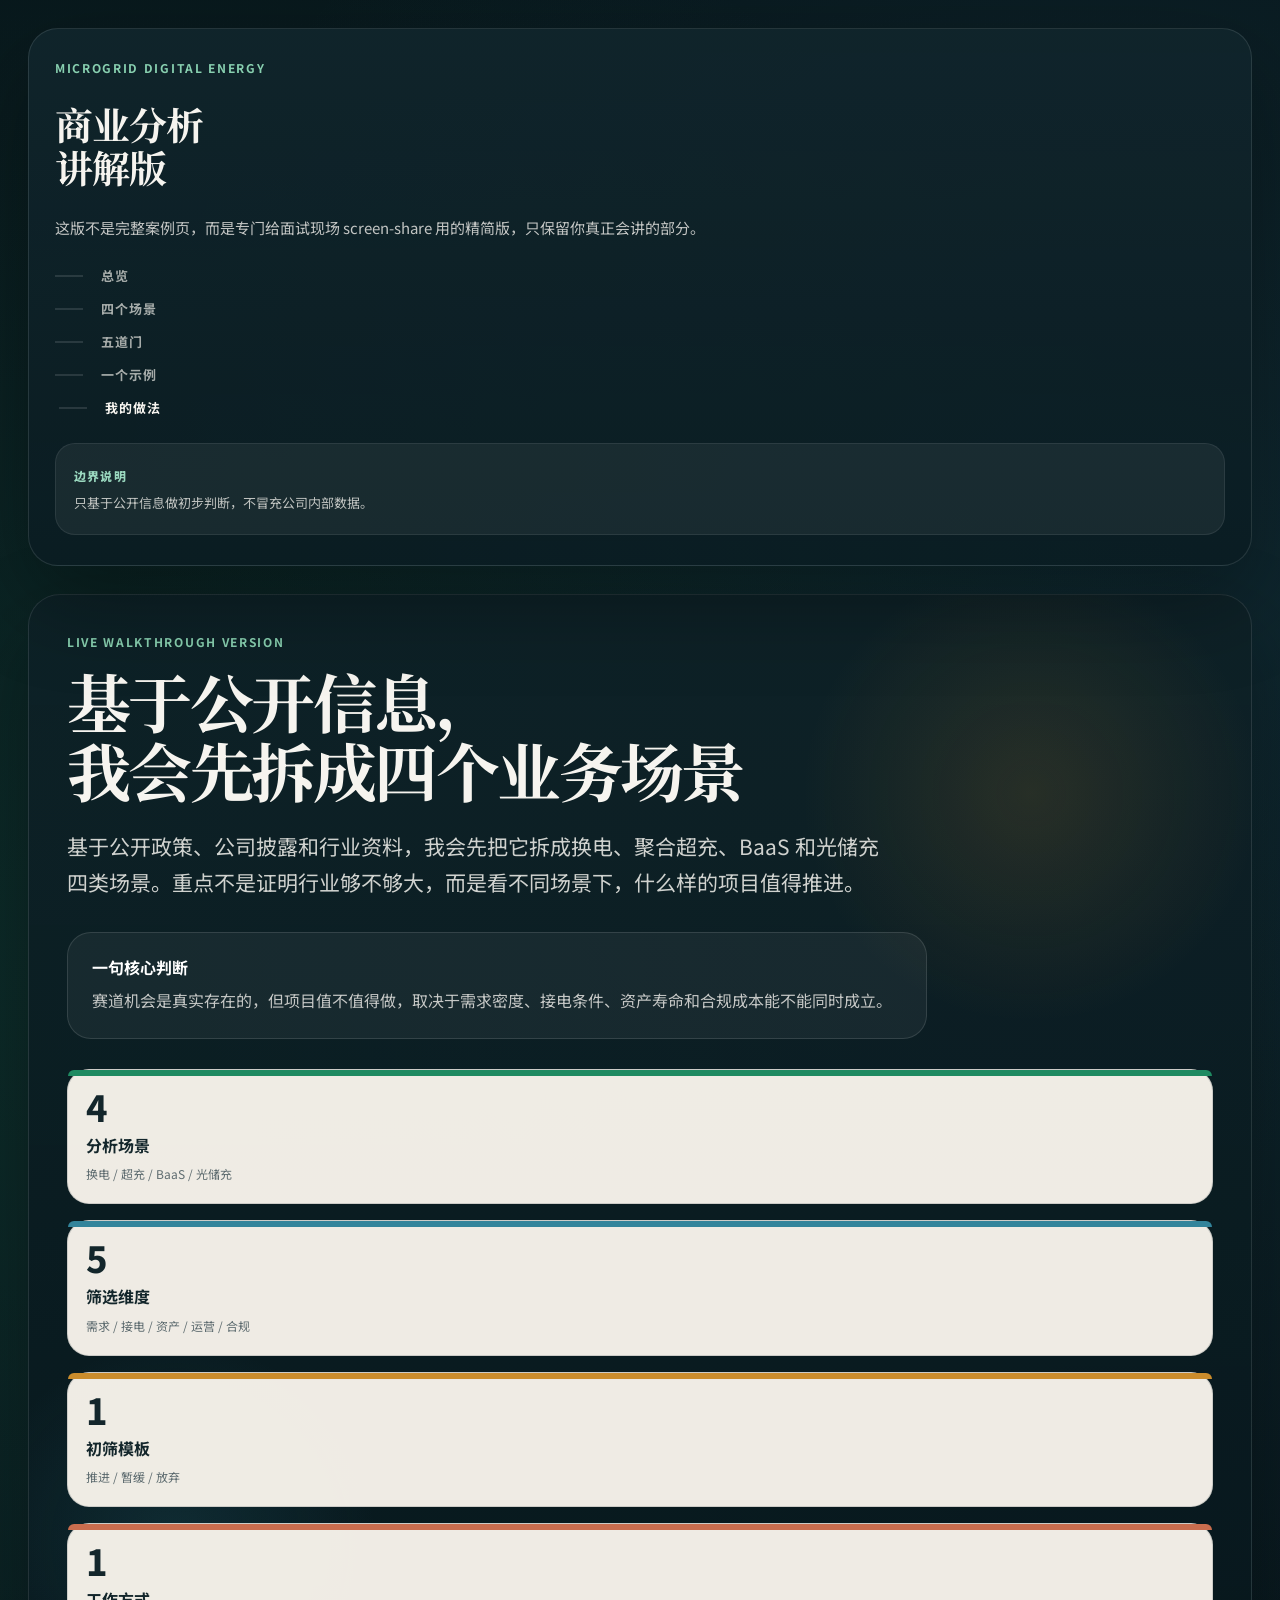
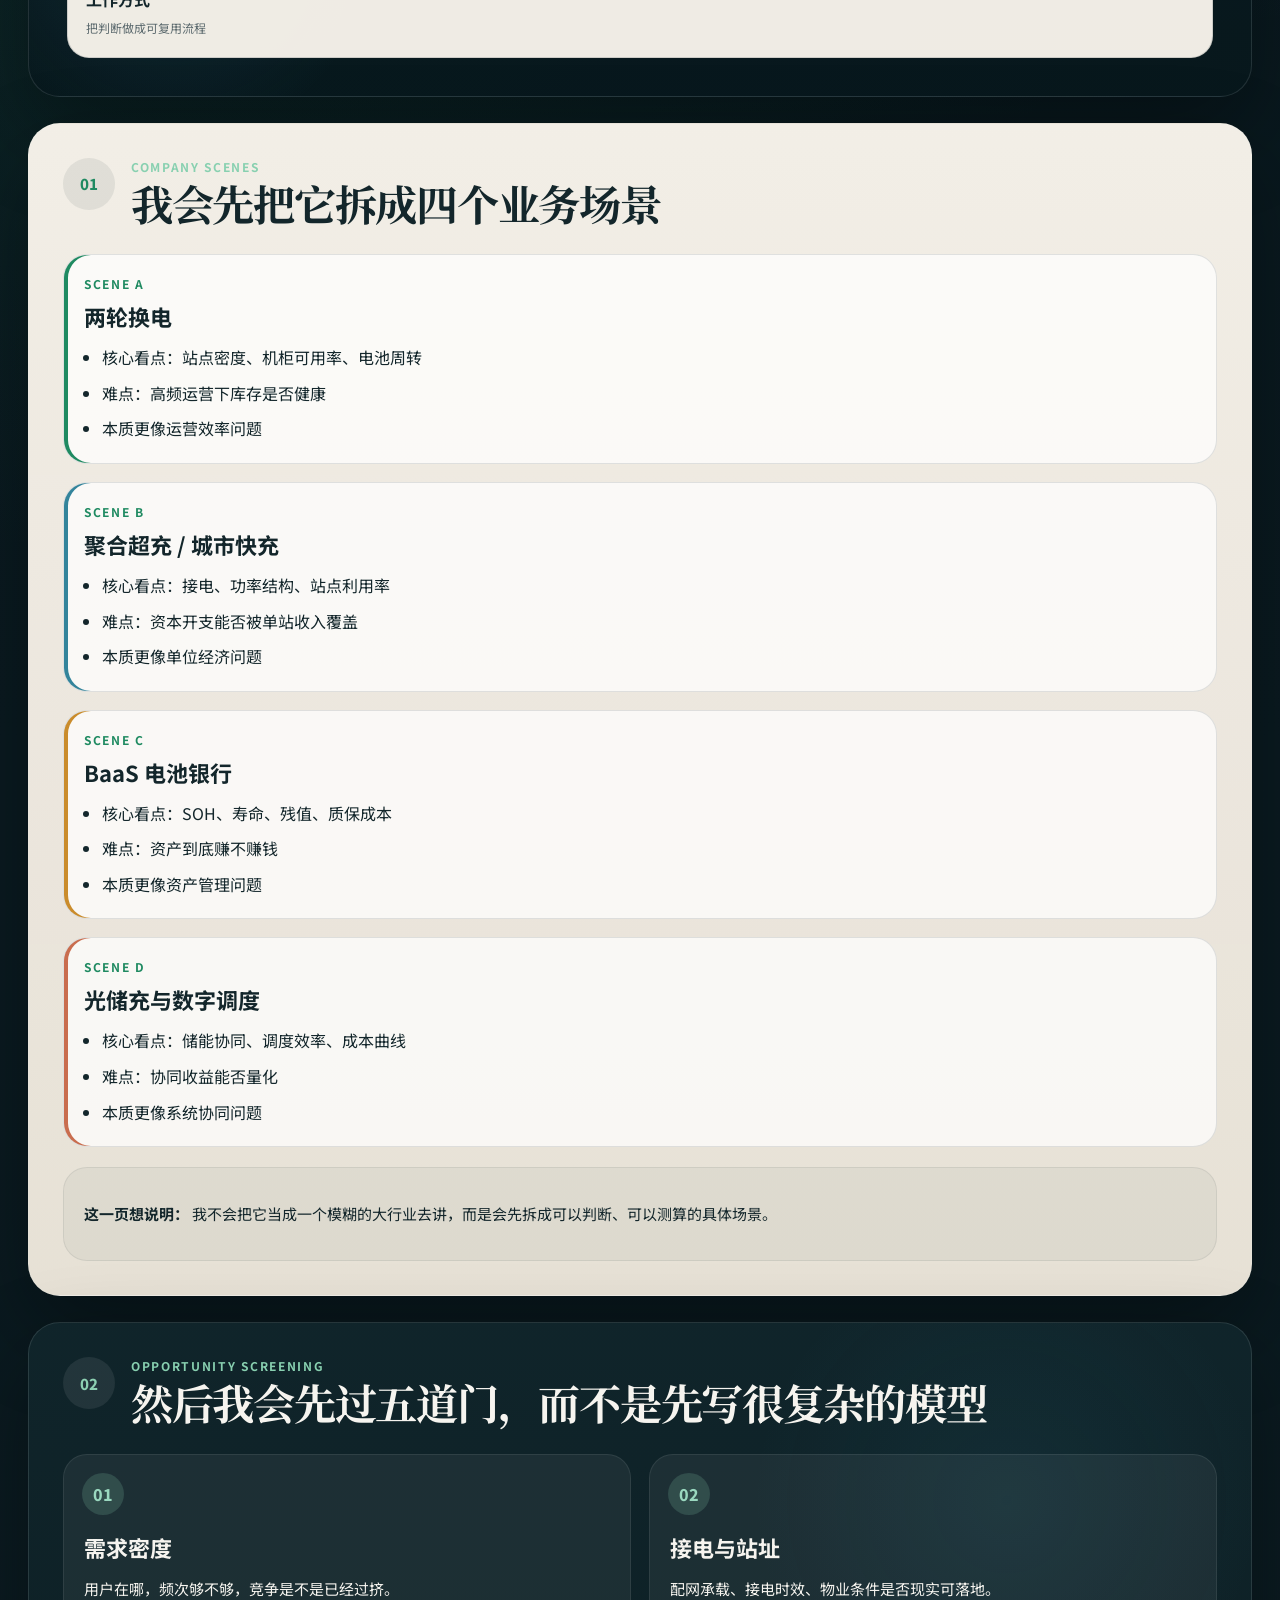
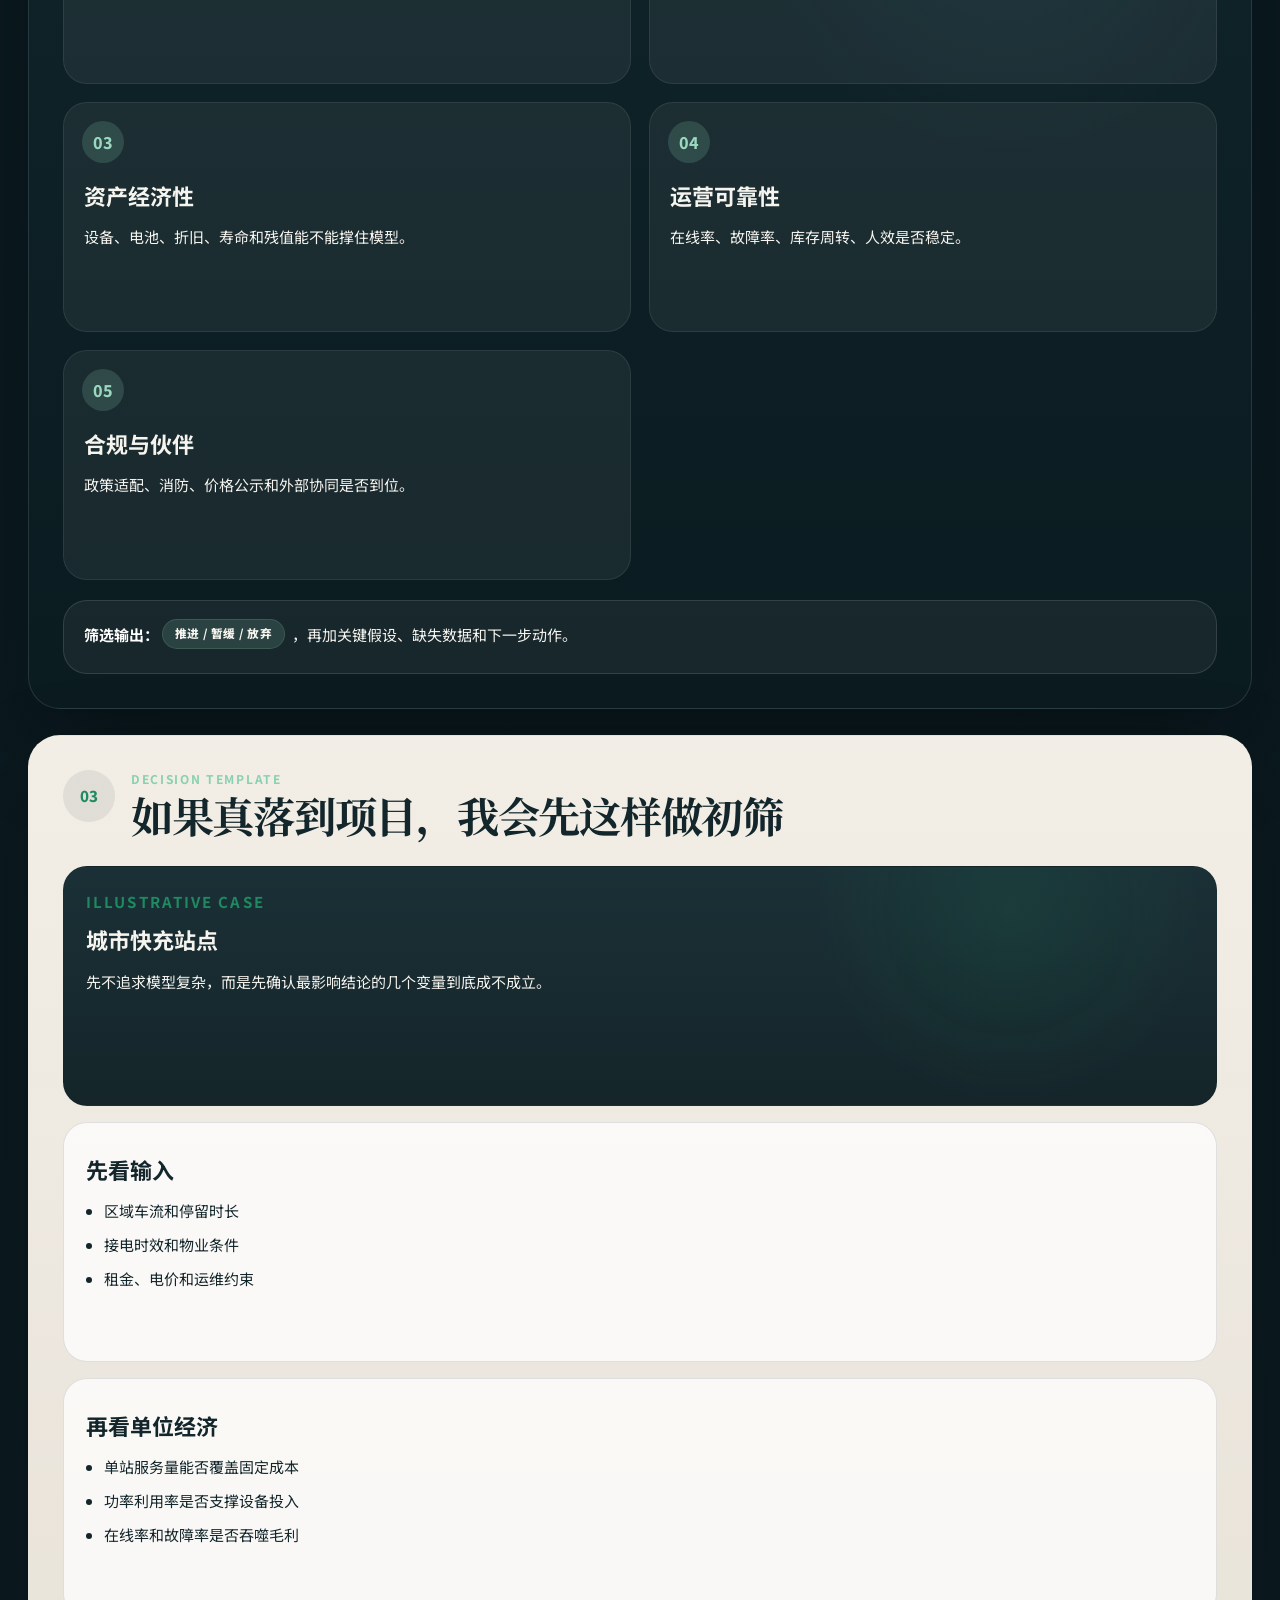
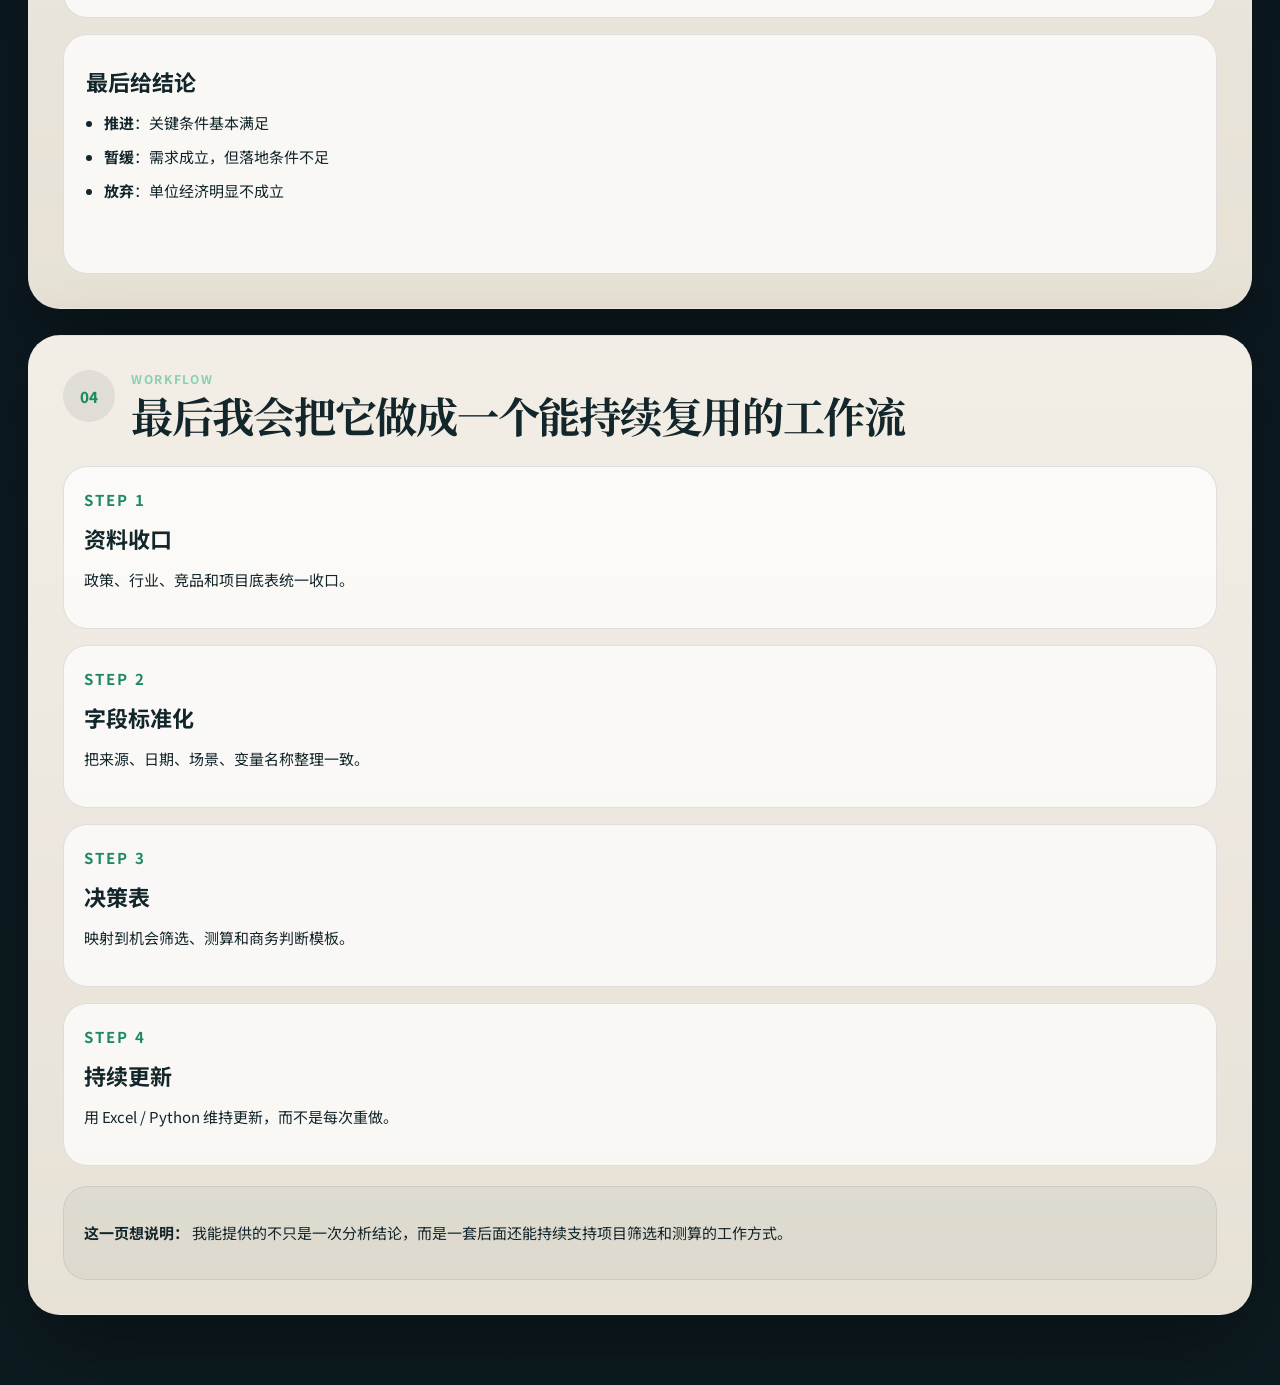
==== live-walkthrough.html @ a304da10 "Tone down HTML wording" ====
<!doctype html>
<html lang="zh-CN">
  <head>
    <meta charset="UTF-8" />
    <meta name="viewport" content="width=device-width, initial-scale=1.0" />
    <title>微网数电｜Live Walkthrough</title>
    <meta
      name="description"
      content="用于面试 screen-share 的微网数电商业分析精简讲解版。"
    />
    <link rel="preconnect" href="https://fonts.googleapis.com" />
    <link rel="preconnect" href="https://fonts.gstatic.com" crossorigin />
    <link
      href="https://fonts.googleapis.com/css2?family=Noto+Sans+SC:wght@400;500;700;800&family=Noto+Serif+SC:wght@600;700&display=swap"
      rel="stylesheet"
    />
    <link rel="stylesheet" href="./styles.css" />
  </head>
  <body>
    <div class="page-shell">
      <aside class="side-rail">
        <div class="rail-inner">
          <p class="rail-kicker">Microgrid Digital Energy</p>
          <h1>商业分析<br />讲解版</h1>
          <p class="rail-summary">
            这版不是完整案例页，而是专门给面试现场 screen-share 用的精简版，只保留你真正会讲的部分。
          </p>

          <nav class="rail-nav" aria-label="页面目录">
            <a href="#hero">总览</a>
            <a href="#company">四个场景</a>
            <a href="#screening">五道门</a>
            <a href="#decision-case">一个示例</a>
            <a href="#workflow">我的做法</a>
          </nav>

          <div class="rail-badge">
            <span>边界说明</span>
            <p>只基于公开信息做初步判断，不冒充公司内部数据。</p>
          </div>
        </div>
      </aside>

      <main class="main-stage">
        <section id="hero" class="hero-panel">
          <div class="hero-copy">
            <p class="eyebrow">Live Walkthrough Version</p>
            <h2>基于公开信息，<br />我会先拆成四个业务场景</h2>
            <p class="lead">
              基于公开政策、公司披露和行业资料，我会先把它拆成换电、聚合超充、BaaS 和光储充四类场景。重点不是证明行业够不够大，而是看不同场景下，什么样的项目值得推进。
            </p>

            <div class="hero-callout">
              <strong>一句核心判断</strong>
              <p>
                赛道机会是真实存在的，但项目值不值得做，取决于需求密度、接电条件、资产寿命和合规成本能不能同时成立。
              </p>
            </div>
          </div>

          <div class="hero-metrics">
            <article class="metric-card metric-green">
              <span class="metric-value">4</span>
              <span class="metric-label">分析场景</span>
              <span class="metric-note">换电 / 超充 / BaaS / 光储充</span>
            </article>
            <article class="metric-card metric-blue">
              <span class="metric-value">5</span>
              <span class="metric-label">筛选维度</span>
              <span class="metric-note">需求 / 接电 / 资产 / 运营 / 合规</span>
            </article>
            <article class="metric-card metric-amber">
              <span class="metric-value">1</span>
              <span class="metric-label">初筛模板</span>
              <span class="metric-note">推进 / 暂缓 / 放弃</span>
            </article>
            <article class="metric-card metric-coral">
              <span class="metric-value">1</span>
              <span class="metric-label">工作方式</span>
              <span class="metric-note">把判断做成可复用流程</span>
            </article>
          </div>
        </section>

        <section id="company" class="section-panel">
          <div class="section-heading">
            <p class="section-index">01</p>
            <div>
              <p class="section-kicker">Company Scenes</p>
              <h3>我会先把它拆成四个业务场景</h3>
            </div>
          </div>

          <div class="scene-grid">
            <article class="scene-card scene-green">
              <p class="card-tag">Scene A</p>
              <h4>两轮换电</h4>
              <ul>
                <li>核心看点：站点密度、机柜可用率、电池周转</li>
                <li>难点：高频运营下库存是否健康</li>
                <li>本质更像运营效率问题</li>
              </ul>
            </article>

            <article class="scene-card scene-blue">
              <p class="card-tag">Scene B</p>
              <h4>聚合超充 / 城市快充</h4>
              <ul>
                <li>核心看点：接电、功率结构、站点利用率</li>
                <li>难点：资本开支能否被单站收入覆盖</li>
                <li>本质更像单位经济问题</li>
              </ul>
            </article>

            <article class="scene-card scene-amber">
              <p class="card-tag">Scene C</p>
              <h4>BaaS 电池银行</h4>
              <ul>
                <li>核心看点：SOH、寿命、残值、质保成本</li>
                <li>难点：资产到底赚不赚钱</li>
                <li>本质更像资产管理问题</li>
              </ul>
            </article>

            <article class="scene-card scene-coral">
              <p class="card-tag">Scene D</p>
              <h4>光储充与数字调度</h4>
              <ul>
                <li>核心看点：储能协同、调度效率、成本曲线</li>
                <li>难点：协同收益能否量化</li>
                <li>本质更像系统协同问题</li>
              </ul>
            </article>
          </div>

          <div class="quote-box">
            <p>
              <strong>这一页想说明：</strong>
              我不会把它当成一个模糊的大行业去讲，而是会先拆成可以判断、可以测算的具体场景。
            </p>
          </div>
        </section>

        <section id="screening" class="section-panel dark-panel">
          <div class="section-heading">
            <p class="section-index">02</p>
            <div>
              <p class="section-kicker">Opportunity Screening</p>
              <h3>然后我会先过五道门，而不是先写很复杂的模型</h3>
            </div>
          </div>

          <div class="gate-grid">
            <article class="gate-card">
              <span class="gate-no">01</span>
              <h4>需求密度</h4>
              <p>用户在哪，频次够不够，竞争是不是已经过挤。</p>
            </article>
            <article class="gate-card">
              <span class="gate-no">02</span>
              <h4>接电与站址</h4>
              <p>配网承载、接电时效、物业条件是否现实可落地。</p>
            </article>
            <article class="gate-card">
              <span class="gate-no">03</span>
              <h4>资产经济性</h4>
              <p>设备、电池、折旧、寿命和残值能不能撑住模型。</p>
            </article>
            <article class="gate-card">
              <span class="gate-no">04</span>
              <h4>运营可靠性</h4>
              <p>在线率、故障率、库存周转、人效是否稳定。</p>
            </article>
            <article class="gate-card">
              <span class="gate-no">05</span>
              <h4>合规与伙伴</h4>
              <p>政策适配、消防、价格公示和外部协同是否到位。</p>
            </article>
          </div>

          <div class="screening-footer">
            <strong>筛选输出：</strong>
            <span class="inline-chip inline-chip-dark">推进 / 暂缓 / 放弃</span>
            ，再加关键假设、缺失数据和下一步动作。
          </div>
        </section>

        <section id="decision-case" class="section-panel">
          <div class="section-heading">
            <p class="section-index">03</p>
            <div>
              <p class="section-kicker">Decision Template</p>
              <h3>如果真落到项目，我会先这样做初筛</h3>
            </div>
          </div>

          <div class="decision-grid">
            <article class="decision-card decision-card-primary">
              <p class="card-tag">Illustrative Case</p>
              <h4>城市快充站点</h4>
              <p>
                先不追求模型复杂，而是先确认最影响结论的几个变量到底成不成立。
              </p>
            </article>

            <article class="decision-card">
              <h4>先看输入</h4>
              <ul>
                <li>区域车流和停留时长</li>
                <li>接电时效和物业条件</li>
                <li>租金、电价和运维约束</li>
              </ul>
            </article>

            <article class="decision-card">
              <h4>再看单位经济</h4>
              <ul>
                <li>单站服务量能否覆盖固定成本</li>
                <li>功率利用率是否支撑设备投入</li>
                <li>在线率和故障率是否吞噬毛利</li>
              </ul>
            </article>

            <article class="decision-card">
              <h4>最后给结论</h4>
              <ul>
                <li><strong>推进</strong>：关键条件基本满足</li>
                <li><strong>暂缓</strong>：需求成立，但落地条件不足</li>
                <li><strong>放弃</strong>：单位经济明显不成立</li>
              </ul>
            </article>
          </div>
        </section>

        <section id="workflow" class="section-panel">
          <div class="section-heading">
            <p class="section-index">04</p>
            <div>
              <p class="section-kicker">Workflow</p>
              <h3>最后我会把它做成一个能持续复用的工作流</h3>
            </div>
          </div>

          <div class="workflow-strip">
            <article class="workflow-step">
              <p class="card-tag">Step 1</p>
              <h4>资料收口</h4>
              <p>政策、行业、竞品和项目底表统一收口。</p>
            </article>
            <article class="workflow-step">
              <p class="card-tag">Step 2</p>
              <h4>字段标准化</h4>
              <p>把来源、日期、场景、变量名称整理一致。</p>
            </article>
            <article class="workflow-step">
              <p class="card-tag">Step 3</p>
              <h4>决策表</h4>
              <p>映射到机会筛选、测算和商务判断模板。</p>
            </article>
            <article class="workflow-step">
              <p class="card-tag">Step 4</p>
              <h4>持续更新</h4>
              <p>用 Excel / Python 维持更新，而不是每次重做。</p>
            </article>
          </div>

          <div class="quote-box">
            <p>
              <strong>这一页想说明：</strong>
              我能提供的不只是一次分析结论，而是一套后面还能持续支持项目筛选和测算的工作方式。
            </p>
          </div>
        </section>
      </main>
    </div>

    <script src="./app.js"></script>
  </body>
</html>
---- styles.css ----
:root {
  --bg: #08161b;
  --bg-2: #0d2026;
  --panel: rgba(12, 28, 34, 0.78);
  --panel-2: #10252b;
  --panel-light: #f7f3eb;
  --panel-light-2: #efe7d9;
  --text: #f6f4ef;
  --text-dark: #13262b;
  --muted: #aeb8ba;
  --muted-dark: #5d6b6f;
  --line: rgba(226, 235, 235, 0.12);
  --line-dark: rgba(19, 38, 43, 0.16);
  --green: #1f8a61;
  --green-soft: rgba(31, 138, 97, 0.15);
  --blue: #33849b;
  --blue-soft: rgba(51, 132, 155, 0.14);
  --amber: #ca8c2c;
  --amber-soft: rgba(202, 140, 44, 0.16);
  --coral: #c96d4e;
  --coral-soft: rgba(201, 109, 78, 0.16);
  --shadow: 0 36px 90px rgba(0, 0, 0, 0.32);
  --radius-xl: 28px;
  --radius-lg: 22px;
  --radius-md: 18px;
  --site-width: 1520px;
}

* {
  box-sizing: border-box;
}

html {
  scroll-behavior: smooth;
}

body {
  margin: 0;
  color: var(--text);
  font-family: "Noto Sans SC", sans-serif;
  background:
    radial-gradient(circle at 10% 16%, rgba(31, 138, 97, 0.18), transparent 22%),
    radial-gradient(circle at 88% 10%, rgba(51, 132, 155, 0.16), transparent 18%),
    linear-gradient(180deg, #08161b 0%, #0a1a20 38%, #0d1b20 100%);
}

a {
  color: inherit;
  text-decoration: none;
}

.page-shell {
  width: min(var(--site-width), 100%);
  margin: 0 auto;
  display: grid;
  grid-template-columns: 320px minmax(0, 1fr);
  gap: 28px;
  padding: 28px;
}

.side-rail {
  position: sticky;
  top: 0;
  align-self: start;
  height: 100vh;
  padding-bottom: 24px;
}

.rail-inner {
  height: calc(100vh - 56px);
  border: 1px solid var(--line);
  border-radius: 30px;
  background:
    linear-gradient(180deg, rgba(17, 37, 44, 0.92) 0%, rgba(10, 28, 34, 0.88) 100%);
  box-shadow: var(--shadow);
  padding: 30px 26px;
  display: flex;
  flex-direction: column;
  gap: 26px;
}

.rail-kicker,
.eyebrow,
.section-kicker,
.card-tag {
  margin: 0;
  font-size: 12px;
  font-weight: 700;
  letter-spacing: 0.14em;
  text-transform: uppercase;
}

.rail-kicker,
.section-kicker,
.eyebrow {
  color: #88d0b0;
}

.rail-inner h1 {
  margin: 0;
  font-family: "Noto Serif SC", serif;
  font-size: 38px;
  line-height: 1.14;
  letter-spacing: -0.03em;
}

.rail-summary {
  margin: 0;
  color: rgba(246, 244, 239, 0.78);
  font-size: 15px;
  line-height: 1.72;
}

.rail-nav {
  display: grid;
  gap: 14px;
}

.rail-nav a {
  position: relative;
  padding-left: 46px;
  color: rgba(246, 244, 239, 0.66);
  font-size: 13px;
  font-weight: 700;
  letter-spacing: 0.08em;
  text-transform: uppercase;
  transition: color 180ms ease, transform 180ms ease;
}

.rail-nav a::before {
  content: "";
  position: absolute;
  left: 0;
  top: 50%;
  width: 28px;
  height: 1px;
  background: rgba(255, 255, 255, 0.24);
  transform: translateY(-50%);
}

.rail-nav a:hover,
.rail-nav a.active {
  color: var(--text);
  transform: translateX(4px);
}

.appendix-nav {
  display: grid;
  gap: 10px;
  padding-top: 4px;
  border-top: 1px solid rgba(255, 255, 255, 0.08);
}

.appendix-nav span {
  color: rgba(246, 244, 239, 0.42);
  font-size: 11px;
  font-weight: 700;
  letter-spacing: 0.16em;
  text-transform: uppercase;
}

.appendix-nav a {
  color: rgba(246, 244, 239, 0.5);
  font-size: 12px;
  font-weight: 700;
  letter-spacing: 0.04em;
}

.rail-badge {
  margin-top: auto;
  padding: 18px 18px 20px;
  border-radius: 20px;
  background: rgba(255, 255, 255, 0.06);
  border: 1px solid rgba(255, 255, 255, 0.08);
}

.rail-badge span {
  display: inline-block;
  margin-bottom: 8px;
  color: #9ad8bf;
  font-size: 12px;
  font-weight: 800;
  letter-spacing: 0.1em;
  text-transform: uppercase;
}

.rail-badge p {
  margin: 0;
  color: rgba(246, 244, 239, 0.76);
  font-size: 13px;
  line-height: 1.65;
}

.main-stage {
  display: grid;
  gap: 26px;
  padding-bottom: 42px;
}

#hero { order: 1; }
#signals { order: 2; }
#company { order: 3; }
#screening { order: 4; }
#decision-case { order: 5; }
#workflow { order: 6; }
#references { order: 7; }
#collection { order: 8; }
#sources { order: 9; }

.hero-panel,
.section-panel {
  border-radius: 32px;
  border: 1px solid var(--line);
  box-shadow: var(--shadow);
}

.hero-panel {
  min-height: 100vh;
  padding: 38px;
  background:
    radial-gradient(circle at 82% 18%, rgba(202, 140, 44, 0.14), transparent 17%),
    radial-gradient(circle at 12% 86%, rgba(51, 132, 155, 0.16), transparent 14%),
    linear-gradient(180deg, rgba(14, 33, 39, 0.92) 0%, rgba(8, 24, 29, 0.94) 100%);
  display: grid;
  grid-template-columns: minmax(0, 1.15fr) 380px;
  gap: 30px;
  align-items: start;
}

.hero-copy h2 {
  margin: 16px 0 0;
  font-family: "Noto Serif SC", serif;
  font-size: clamp(42px, 5vw, 74px);
  line-height: 1.08;
  letter-spacing: -0.04em;
}

.lead {
  max-width: 820px;
  margin: 24px 0 0;
  color: rgba(246, 244, 239, 0.84);
  font-size: 21px;
  line-height: 1.72;
}

.hero-callout,
.quote-box,
.structure-ribbon,
.source-note,
.insight-banner,
.screening-footer {
  border-radius: 24px;
  border: 1px solid rgba(255, 255, 255, 0.12);
  background: rgba(255, 255, 255, 0.05);
}

.hero-callout {
  max-width: 860px;
  margin-top: 32px;
  padding: 22px 24px 24px;
}

.hero-callout strong,
.quote-box strong,
.structure-ribbon strong,
.source-note strong,
.insight-banner strong,
.screening-footer strong {
  color: #ffffff;
}

.inline-chip {
  display: inline-flex;
  align-items: center;
  min-height: 30px;
  margin: 0 4px 6px 0;
  padding: 0 12px;
  border-radius: 999px;
  background: rgba(255, 255, 255, 0.08);
  border: 1px solid rgba(255, 255, 255, 0.12);
  color: #f5f2ec;
  font-size: 0.78em;
  font-weight: 800;
  letter-spacing: 0.02em;
  vertical-align: middle;
  white-space: nowrap;
}

.inline-chip-soft {
  background: rgba(19, 38, 43, 0.06);
  border-color: rgba(19, 38, 43, 0.1);
  color: var(--text-dark);
}

.inline-chip-dark {
  background: rgba(141, 208, 178, 0.16);
  border-color: rgba(141, 208, 178, 0.16);
}

.hero-callout p {
  margin: 8px 0 0;
  color: rgba(246, 244, 239, 0.78);
  font-size: 16px;
  line-height: 1.68;
}

.hero-metrics {
  display: grid;
  gap: 16px;
}

.metric-card {
  position: relative;
  padding: 18px 18px 20px;
  border-radius: 22px;
  background: rgba(247, 243, 235, 0.97);
  border: 1px solid var(--line-dark);
  color: var(--text-dark);
}

.metric-card::before {
  content: "";
  position: absolute;
  left: 0;
  top: 0;
  width: 100%;
  height: 6px;
  border-radius: 22px 22px 0 0;
}

.metric-green::before { background: var(--green); }
.metric-blue::before { background: var(--blue); }
.metric-amber::before { background: var(--amber); }
.metric-coral::before { background: var(--coral); }

.metric-value {
  display: block;
  font-size: 36px;
  font-weight: 800;
  line-height: 1;
}

.metric-label {
  display: block;
  margin-top: 10px;
  font-size: 16px;
  font-weight: 700;
  line-height: 1.45;
}

.metric-note {
  display: block;
  margin-top: 8px;
  color: var(--muted-dark);
  font-size: 12px;
  line-height: 1.5;
}

.section-panel {
  padding: 34px;
  background: linear-gradient(180deg, rgba(247, 243, 235, 0.98) 0%, rgba(240, 233, 221, 0.96) 100%);
  color: var(--text-dark);
}

.appendix-panel {
  background: linear-gradient(180deg, rgba(242, 236, 226, 0.96) 0%, rgba(235, 227, 214, 0.94) 100%);
}

.dark-panel {
  background:
    radial-gradient(circle at 80% 18%, rgba(51, 132, 155, 0.1), transparent 20%),
    linear-gradient(180deg, rgba(16, 37, 43, 0.98) 0%, rgba(11, 28, 33, 0.98) 100%);
  color: var(--text);
}

.section-heading {
  display: grid;
  grid-template-columns: 52px minmax(0, 1fr);
  gap: 16px;
  align-items: start;
  margin-bottom: 28px;
}

.section-index {
  margin: 0;
  width: 52px;
  height: 52px;
  border-radius: 50%;
  display: grid;
  place-items: center;
  background: rgba(19, 38, 43, 0.08);
  color: var(--green);
  font-weight: 800;
  font-size: 15px;
}

.dark-panel .section-index {
  background: rgba(255, 255, 255, 0.08);
  color: #8dd0b2;
}

.section-heading h3 {
  margin: 4px 0 0;
  font-family: "Noto Serif SC", serif;
  font-size: clamp(28px, 3.3vw, 50px);
  line-height: 1.12;
  letter-spacing: -0.03em;
}

.reference-grid,
.scene-grid,
.gate-grid {
  display: grid;
  gap: 18px;
}

.reference-grid {
  grid-template-columns: repeat(2, minmax(0, 1fr));
}

.reference-card,
.scene-card,
.signal-card,
.gate-card,
.workflow-step {
  border-radius: 24px;
  border: 1px solid rgba(19, 38, 43, 0.12);
  background: rgba(255, 255, 255, 0.72);
  padding: 20px;
}

.reference-card h4,
.scene-card h4,
.signal-card h4,
.gate-card h4,
.workflow-step h4,
.chart-head h4 {
  margin: 10px 0 0;
  font-size: 22px;
  line-height: 1.28;
}

.reference-card p,
.signal-card p,
.gate-card p,
.workflow-step p,
.source-note,
.structure-ribbon,
.insight-banner,
.screening-footer,
.quote-box p {
  font-size: 15px;
  line-height: 1.76;
}

.card-tag {
  color: var(--green);
}

.structure-ribbon,
.source-note,
.insight-banner,
.screening-footer,
.quote-box {
  margin-top: 20px;
  padding: 18px 20px;
}

.section-panel .quote-box,
.section-panel .structure-ribbon,
.section-panel .source-note {
  background: rgba(19, 38, 43, 0.04);
  border-color: rgba(19, 38, 43, 0.08);
  color: var(--text-dark);
}

.section-panel .quote-box strong,
.section-panel .structure-ribbon strong,
.section-panel .source-note strong {
  color: var(--text-dark);
}

.quote-box.soft {
  background: rgba(19, 38, 43, 0.04);
}

.signals-layout {
  display: grid;
  grid-template-columns: minmax(0, 1.25fr) 320px;
  gap: 18px;
}

.signal-chart {
  border-radius: 28px;
  border: 1px solid rgba(255, 255, 255, 0.12);
  background: rgba(255, 255, 255, 0.06);
  padding: 22px;
}

.chart-head p {
  margin: 8px 0 0;
  color: rgba(246, 244, 239, 0.7);
  font-size: 14px;
}

.bar-stage {
  margin-top: 28px;
  height: 300px;
  display: flex;
  justify-content: center;
  gap: 88px;
  align-items: flex-end;
}

.bar-col {
  width: 150px;
  display: flex;
  flex-direction: column;
  align-items: center;
  gap: 14px;
}

.bar-track {
  width: 104px;
  height: 220px;
  display: flex;
  align-items: flex-end;
  justify-content: center;
  border-bottom: 2px solid rgba(255, 255, 255, 0.24);
}

.bar-fill {
  width: 100%;
  border-radius: 20px 20px 0 0;
  box-shadow: inset 0 1px 0 rgba(255, 255, 255, 0.25);
}

.bar-fill-green { background: linear-gradient(180deg, #2b8e66 0%, #227154 100%); }
.bar-fill-blue { background: linear-gradient(180deg, #3f8fa4 0%, #2f6f82 100%); }

.bar-value {
  font-size: 24px;
  font-weight: 800;
}

.bar-label {
  color: rgba(246, 244, 239, 0.84);
  font-size: 14px;
}

.signal-cards {
  display: grid;
  gap: 14px;
}

.signal-card {
  background: rgba(255, 255, 255, 0.08);
  border-color: rgba(255, 255, 255, 0.1);
}

.dark-panel .inline-chip {
  color: #f6f4ef;
}

.scene-grid {
  grid-template-columns: repeat(2, minmax(0, 1fr));
}

.scene-card ul {
  margin: 14px 0 0;
  padding-left: 18px;
  display: grid;
  gap: 8px;
  line-height: 1.72;
}

.scene-green { box-shadow: inset 4px 0 0 var(--green); }
.scene-blue { box-shadow: inset 4px 0 0 var(--blue); }
.scene-amber { box-shadow: inset 4px 0 0 var(--amber); }
.scene-coral { box-shadow: inset 4px 0 0 var(--coral); }

.collection-table {
  display: grid;
  gap: 10px;
}

.collection-row {
  display: grid;
  grid-template-columns: 160px 1.3fr 1.05fr 1.3fr;
  gap: 16px;
  padding: 18px 18px;
  border-radius: 20px;
  background: rgba(255, 255, 255, 0.74);
  border: 1px solid rgba(19, 38, 43, 0.1);
  align-items: start;
}

.collection-row span {
  font-size: 14px;
  line-height: 1.7;
}

.collection-head {
  background: rgba(19, 38, 43, 0.08);
  font-weight: 800;
}

.gate-grid {
  grid-template-columns: repeat(5, minmax(0, 1fr));
}

.decision-grid {
  display: grid;
  grid-template-columns: 1.05fr repeat(3, minmax(0, 1fr));
  gap: 16px;
}

.decision-card {
  min-height: 240px;
  padding: 22px;
  border-radius: 24px;
  border: 1px solid rgba(19, 38, 43, 0.12);
  background: rgba(255, 255, 255, 0.74);
}

.decision-card-primary {
  background:
    radial-gradient(circle at 82% 18%, rgba(31, 138, 97, 0.14), transparent 20%),
    linear-gradient(180deg, rgba(17, 40, 47, 0.96) 0%, rgba(11, 28, 34, 0.96) 100%);
  border-color: rgba(19, 38, 43, 0.06);
  color: var(--text);
}

.decision-card h4 {
  margin: 10px 0 0;
  font-size: 22px;
  line-height: 1.32;
}

.decision-card p,
.decision-card li {
  font-size: 15px;
  line-height: 1.72;
}

.decision-card ul {
  margin: 14px 0 0;
  padding-left: 18px;
  display: grid;
  gap: 8px;
}

.gate-card {
  position: relative;
  padding-top: 68px;
  min-height: 230px;
  background: rgba(255, 255, 255, 0.06);
  border-color: rgba(255, 255, 255, 0.08);
}

.gate-no {
  position: absolute;
  left: 18px;
  top: 18px;
  width: 42px;
  height: 42px;
  border-radius: 50%;
  display: grid;
  place-items: center;
  background: rgba(141, 208, 178, 0.18);
  color: #9ad8bf;
  font-weight: 800;
}

.workflow-strip {
  display: grid;
  grid-template-columns: repeat(4, minmax(0, 1fr));
  gap: 16px;
}

.token-row {
  display: flex;
  gap: 12px;
  flex-wrap: wrap;
  margin-top: 18px;
}

.token-row span {
  display: inline-flex;
  align-items: center;
  min-height: 40px;
  padding: 0 14px;
  border-radius: 999px;
  background: rgba(19, 38, 43, 0.08);
  color: var(--text-dark);
  font-size: 13px;
  font-weight: 700;
}

.source-panel {
  margin-bottom: 18px;
}

.source-columns {
  display: grid;
  grid-template-columns: repeat(2, minmax(0, 1fr));
  gap: 24px;
}

.source-columns h4 {
  margin: 0 0 14px;
  font-size: 22px;
}

.source-list {
  margin: 0;
  padding-left: 18px;
  display: grid;
  gap: 10px;
}

.source-list li {
  line-height: 1.72;
}

.source-list a {
  text-decoration: underline;
  text-decoration-color: rgba(19, 38, 43, 0.22);
  text-underline-offset: 3px;
}

@media (max-width: 1280px) {
  .page-shell {
    grid-template-columns: 1fr;
  }

  .side-rail {
    position: relative;
    height: auto;
    padding-bottom: 0;
  }

  .rail-inner {
    height: auto;
  }

  .hero-panel {
    min-height: auto;
    grid-template-columns: 1fr;
  }

  .signals-layout,
  .reference-grid,
  .scene-grid,
  .decision-grid,
  .source-columns,
  .workflow-strip {
    grid-template-columns: 1fr;
  }

  .gate-grid {
    grid-template-columns: repeat(2, minmax(0, 1fr));
  }

  .collection-row {
    grid-template-columns: 1fr;
  }
}

@media (max-width: 820px) {
  body {
    background: linear-gradient(180deg, #08161b 0%, #0b1c21 100%);
  }

  .page-shell {
    padding: 16px;
    gap: 18px;
  }

  .hero-panel,
  .section-panel {
    padding: 22px;
    border-radius: 24px;
  }

  .hero-copy h2 {
    font-size: 42px;
  }

  .lead {
    font-size: 17px;
  }

  .gate-grid {
    grid-template-columns: 1fr;
  }

  .bar-stage {
    gap: 32px;
    height: auto;
  }

  .bar-col {
    width: 120px;
  }

  .bar-track {
    height: 180px;
    width: 86px;
  }
}
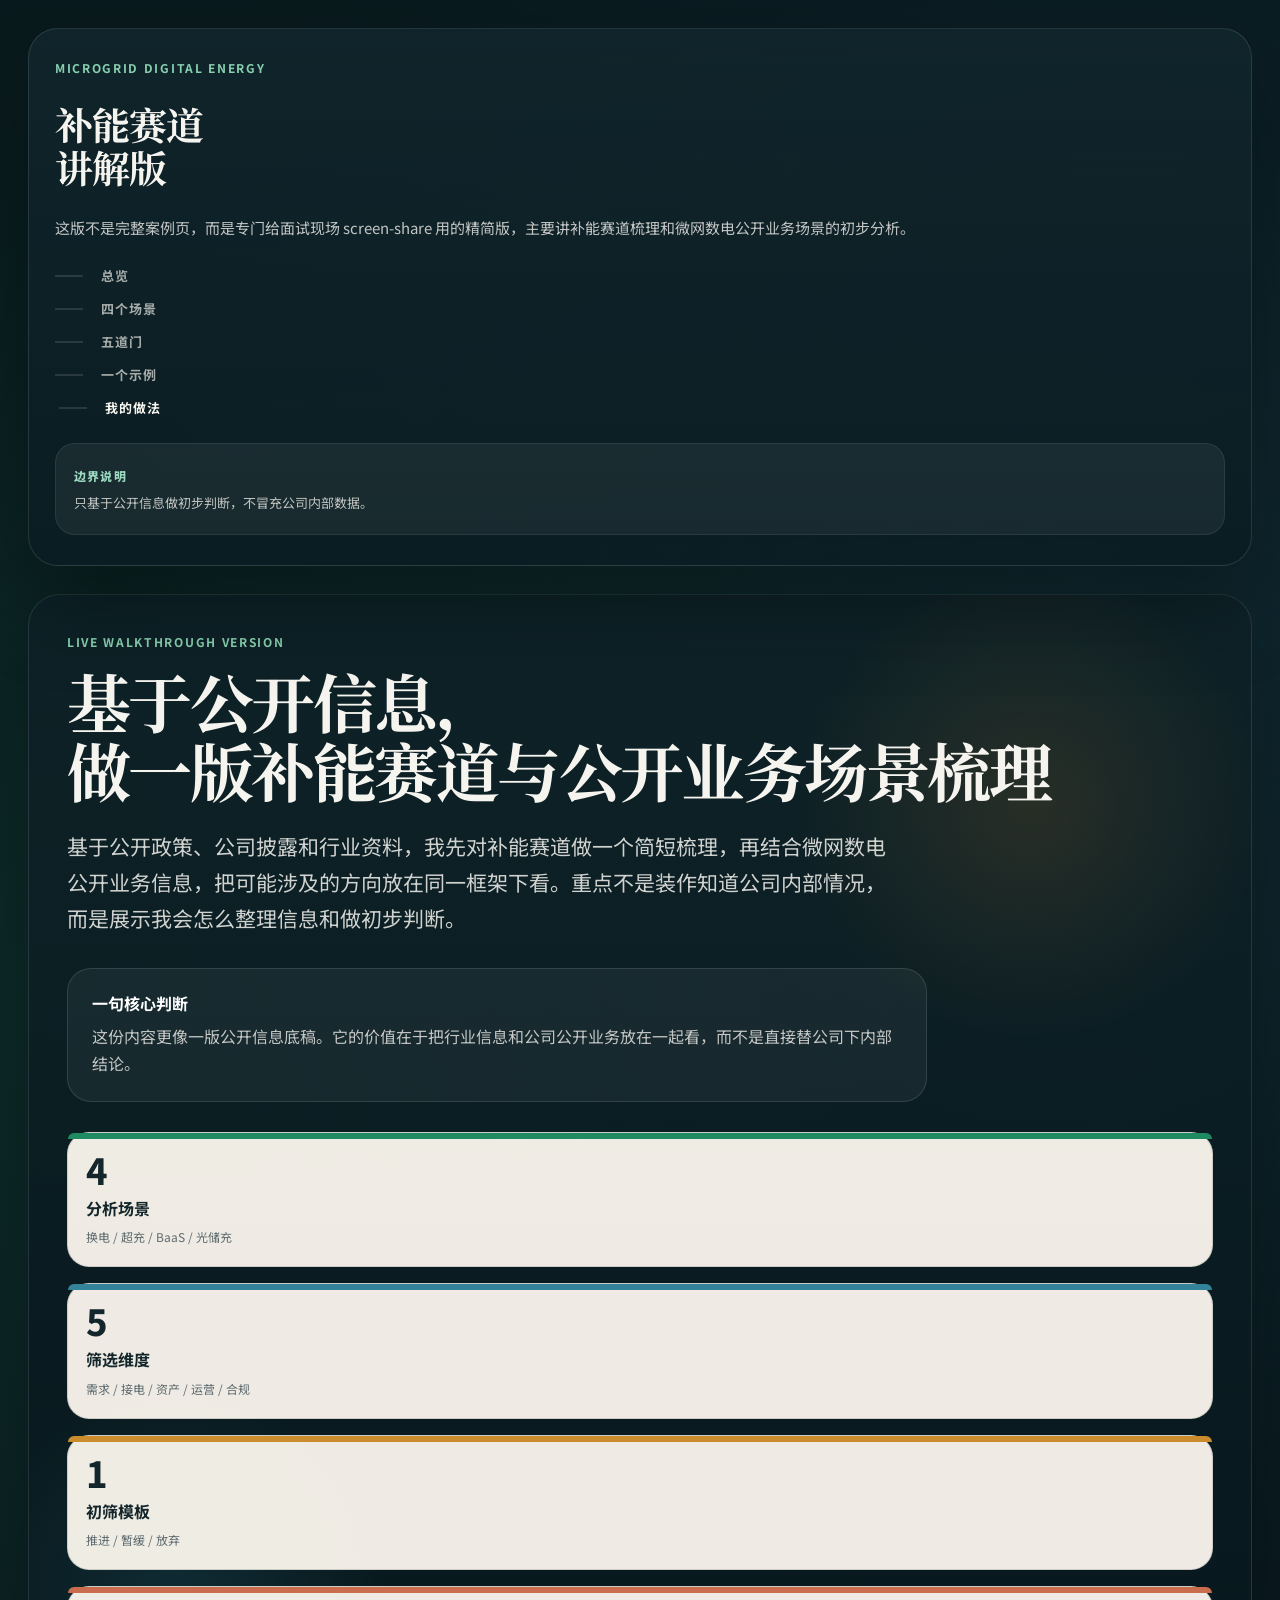
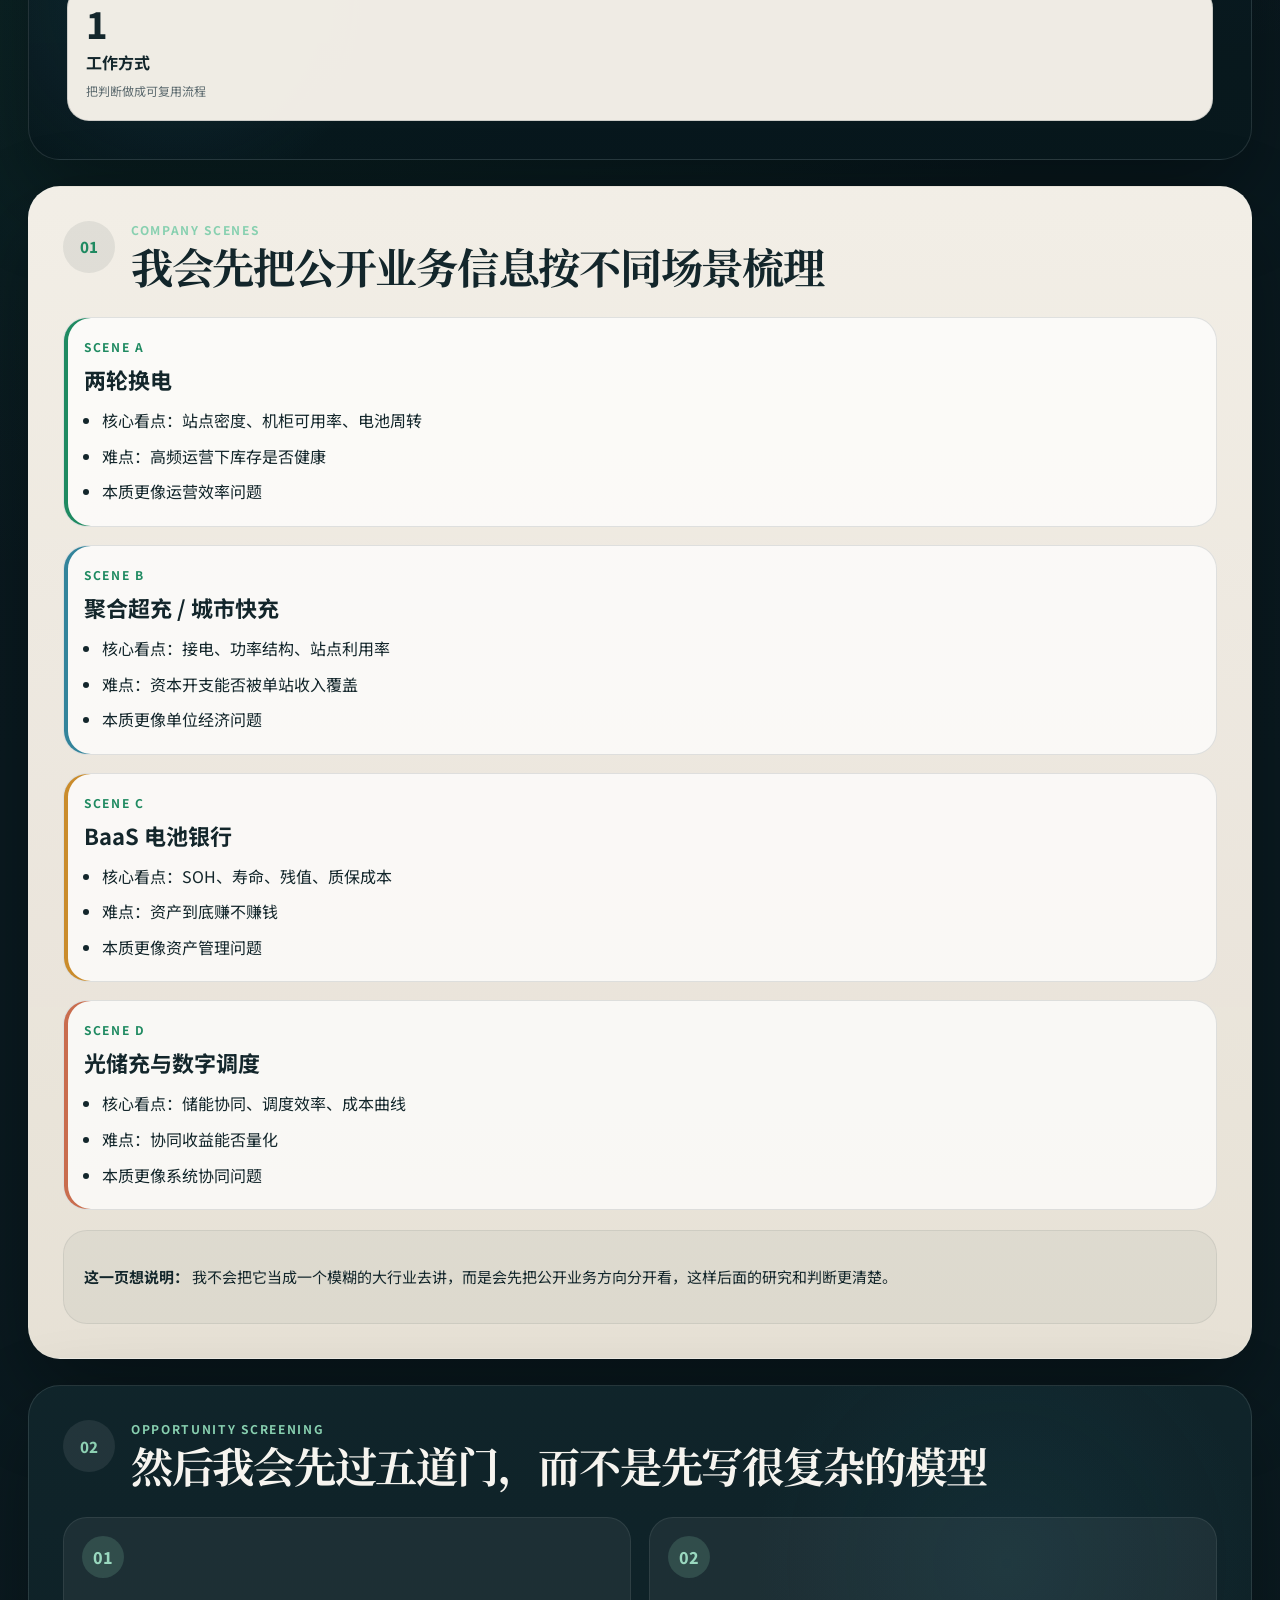
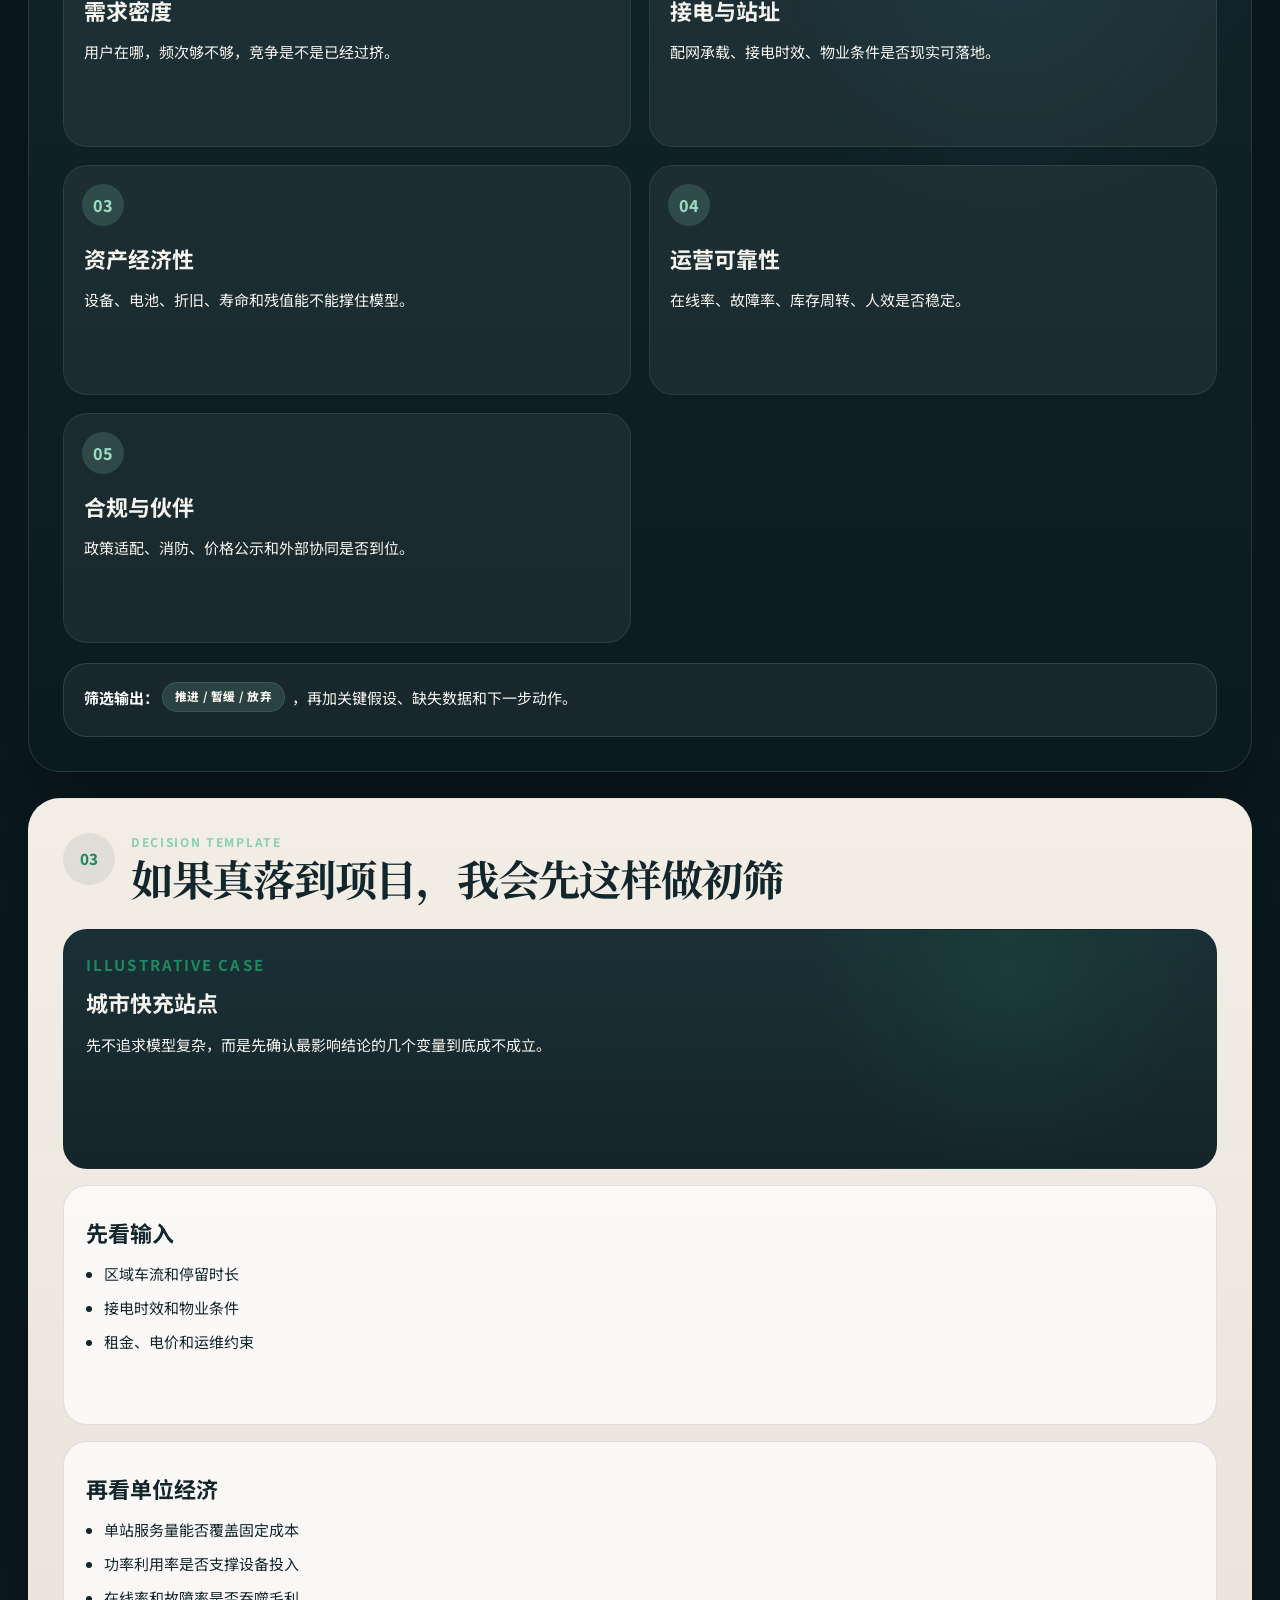
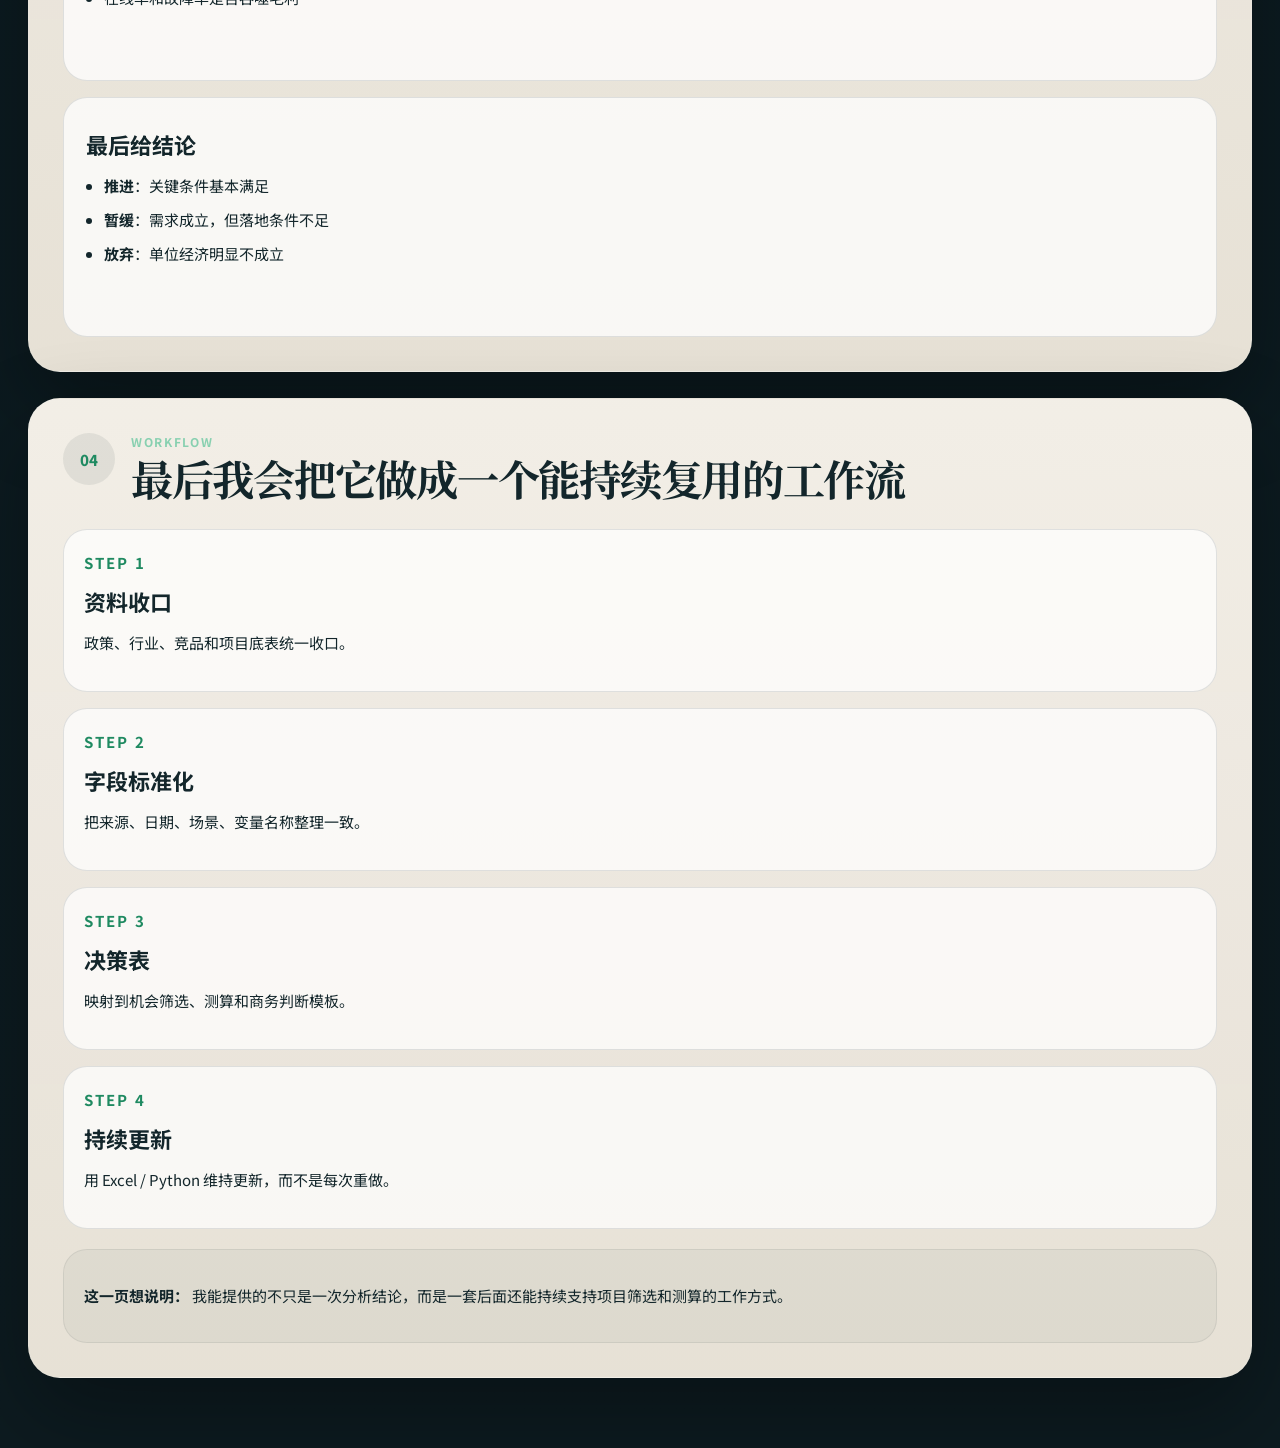
==== commit 9a932410: "Refine framing for interview showcase" ====
--- a/live-walkthrough.html
+++ b/live-walkthrough.html
@@ -3,10 +3,10 @@
   <head>
     <meta charset="UTF-8" />
     <meta name="viewport" content="width=device-width, initial-scale=1.0" />
-    <title>微网数电｜Live Walkthrough</title>
+    <title>微网数电｜补能赛道讲解版</title>
     <meta
       name="description"
-      content="用于面试 screen-share 的微网数电商业分析精简讲解版。"
+      content="用于面试 screen-share 的补能赛道与微网数电公开业务场景精简讲解版。"
     />
     <link rel="preconnect" href="https://fonts.googleapis.com" />
     <link rel="preconnect" href="https://fonts.gstatic.com" crossorigin />
@@ -21,9 +21,9 @@
       <aside class="side-rail">
         <div class="rail-inner">
           <p class="rail-kicker">Microgrid Digital Energy</p>
-          <h1>商业分析<br />讲解版</h1>
+          <h1>补能赛道<br />讲解版</h1>
           <p class="rail-summary">
-            这版不是完整案例页，而是专门给面试现场 screen-share 用的精简版，只保留你真正会讲的部分。
+            这版不是完整案例页，而是专门给面试现场 screen-share 用的精简版，主要讲补能赛道梳理和微网数电公开业务场景的初步分析。
           </p>
 
           <nav class="rail-nav" aria-label="页面目录">
@@ -45,15 +45,15 @@
         <section id="hero" class="hero-panel">
           <div class="hero-copy">
             <p class="eyebrow">Live Walkthrough Version</p>
-            <h2>基于公开信息，<br />我会先拆成四个业务场景</h2>
+            <h2>基于公开信息，<br />做一版补能赛道与公开业务场景梳理</h2>
             <p class="lead">
-              基于公开政策、公司披露和行业资料，我会先把它拆成换电、聚合超充、BaaS 和光储充四类场景。重点不是证明行业够不够大，而是看不同场景下，什么样的项目值得推进。
+              基于公开政策、公司披露和行业资料，我先对补能赛道做一个简短梳理，再结合微网数电公开业务信息，把可能涉及的方向放在同一框架下看。重点不是装作知道公司内部情况，而是展示我会怎么整理信息和做初步判断。
             </p>
 
             <div class="hero-callout">
               <strong>一句核心判断</strong>
               <p>
-                赛道机会是真实存在的，但项目值不值得做，取决于需求密度、接电条件、资产寿命和合规成本能不能同时成立。
+                这份内容更像一版公开信息底稿。它的价值在于把行业信息和公司公开业务放在一起看，而不是直接替公司下内部结论。
               </p>
             </div>
           </div>
@@ -87,7 +87,7 @@
             <p class="section-index">01</p>
             <div>
               <p class="section-kicker">Company Scenes</p>
-              <h3>我会先把它拆成四个业务场景</h3>
+              <h3>我会先把公开业务信息按不同场景梳理</h3>
             </div>
           </div>
 
@@ -136,7 +136,7 @@
           <div class="quote-box">
             <p>
               <strong>这一页想说明：</strong>
-              我不会把它当成一个模糊的大行业去讲，而是会先拆成可以判断、可以测算的具体场景。
+              我不会把它当成一个模糊的大行业去讲，而是会先把公开业务方向分开看，这样后面的研究和判断更清楚。
             </p>
           </div>
         </section>
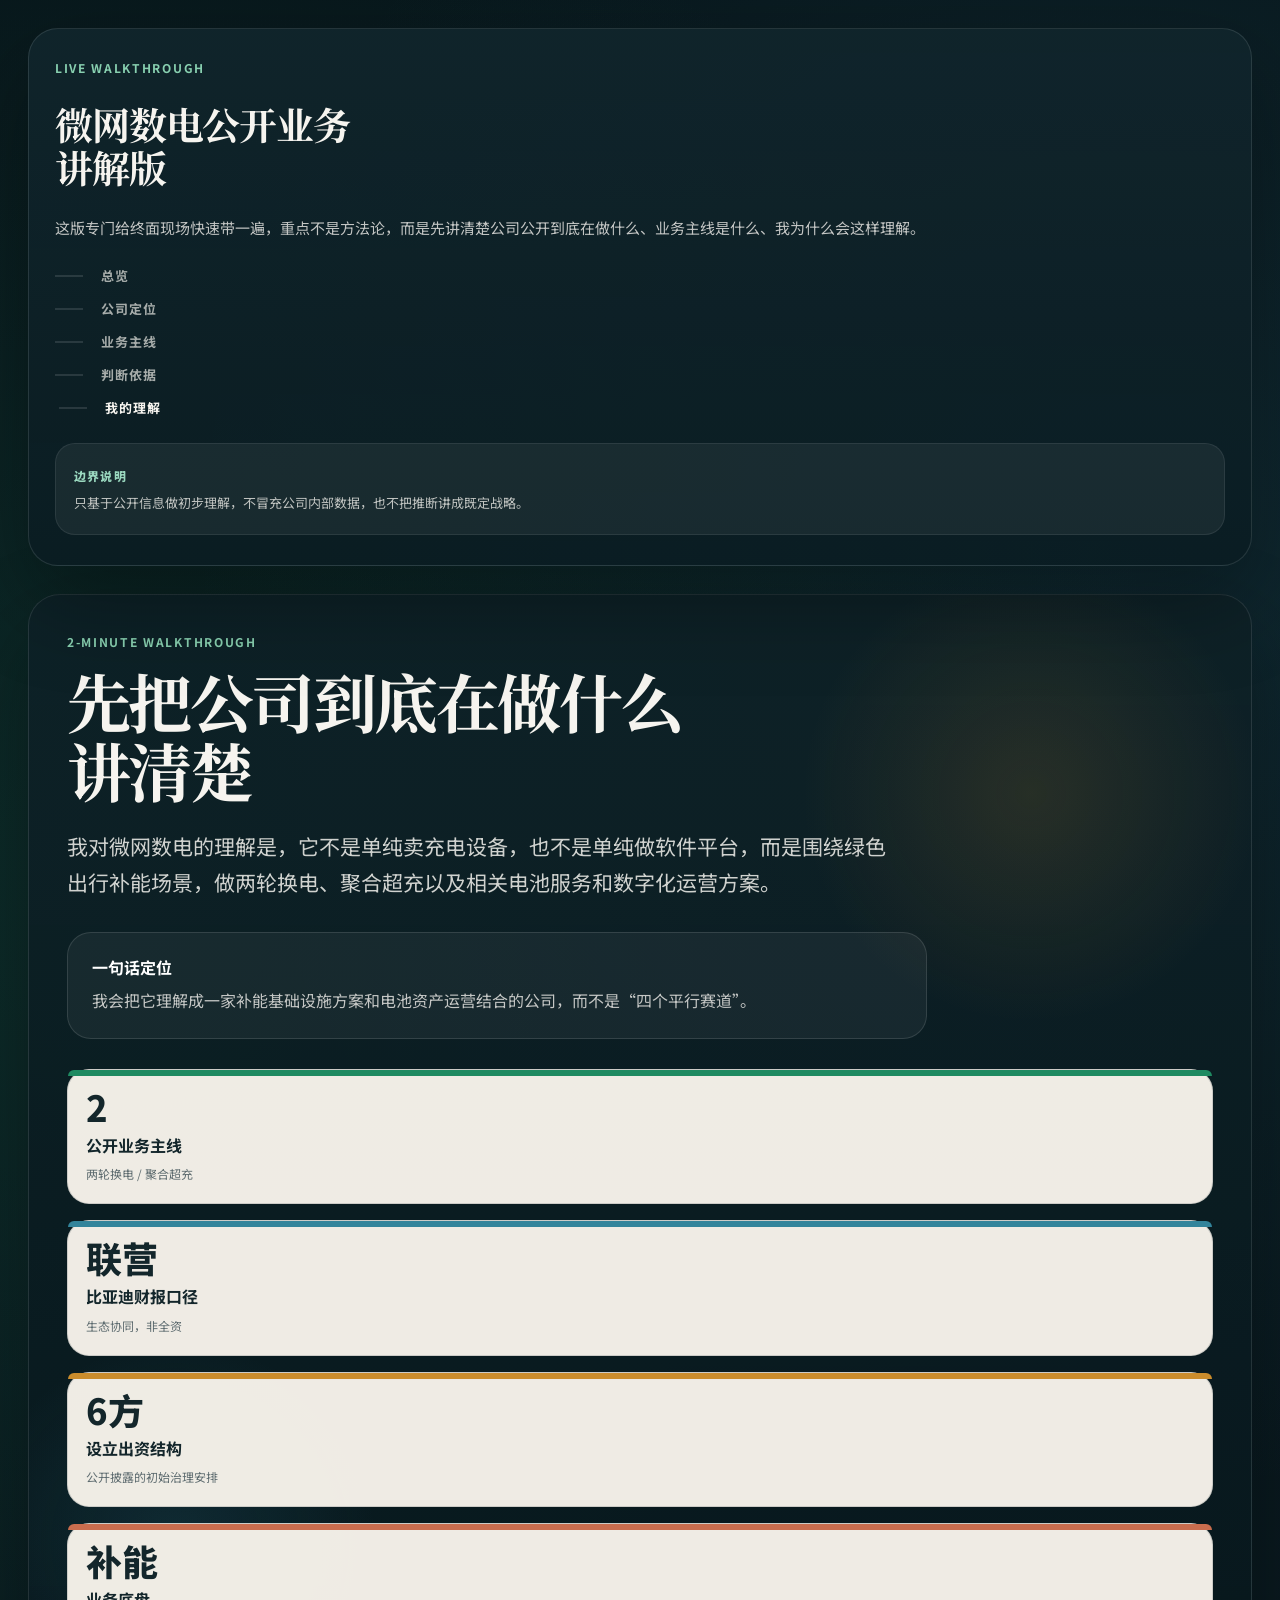
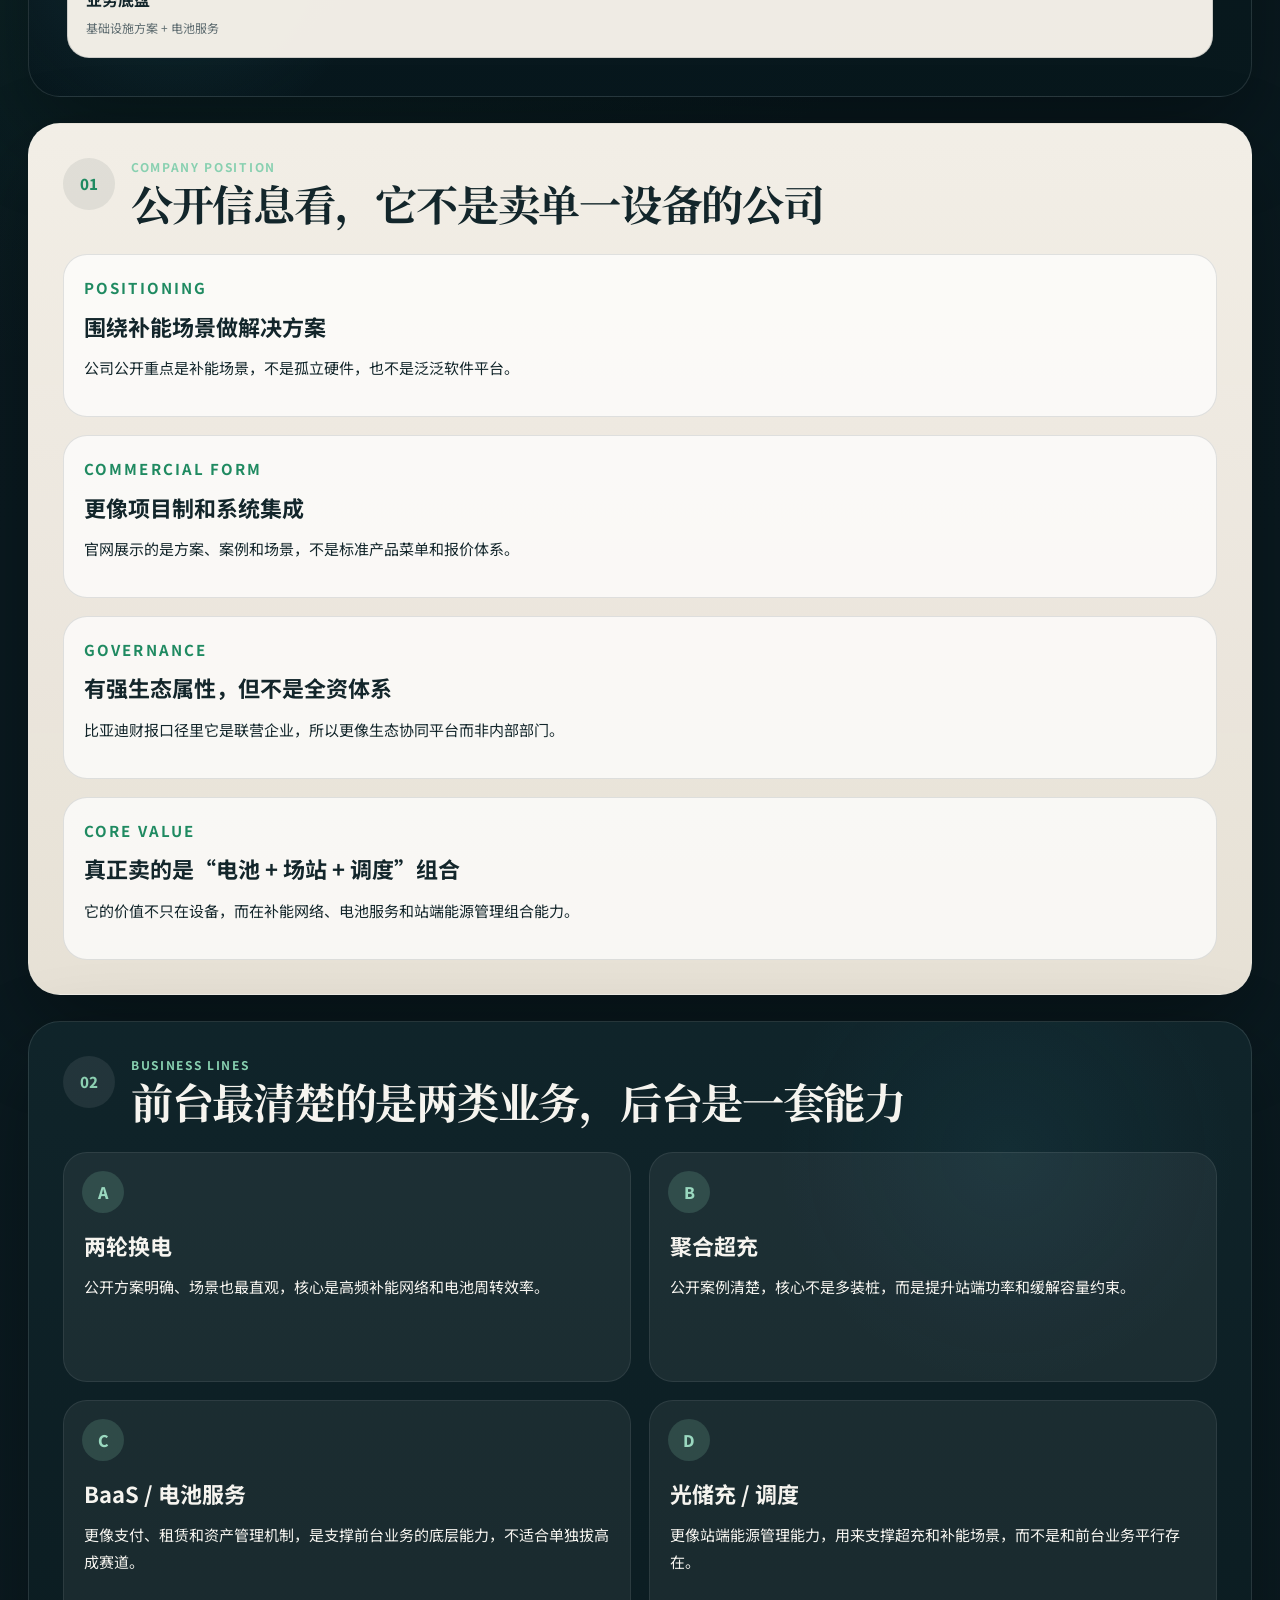
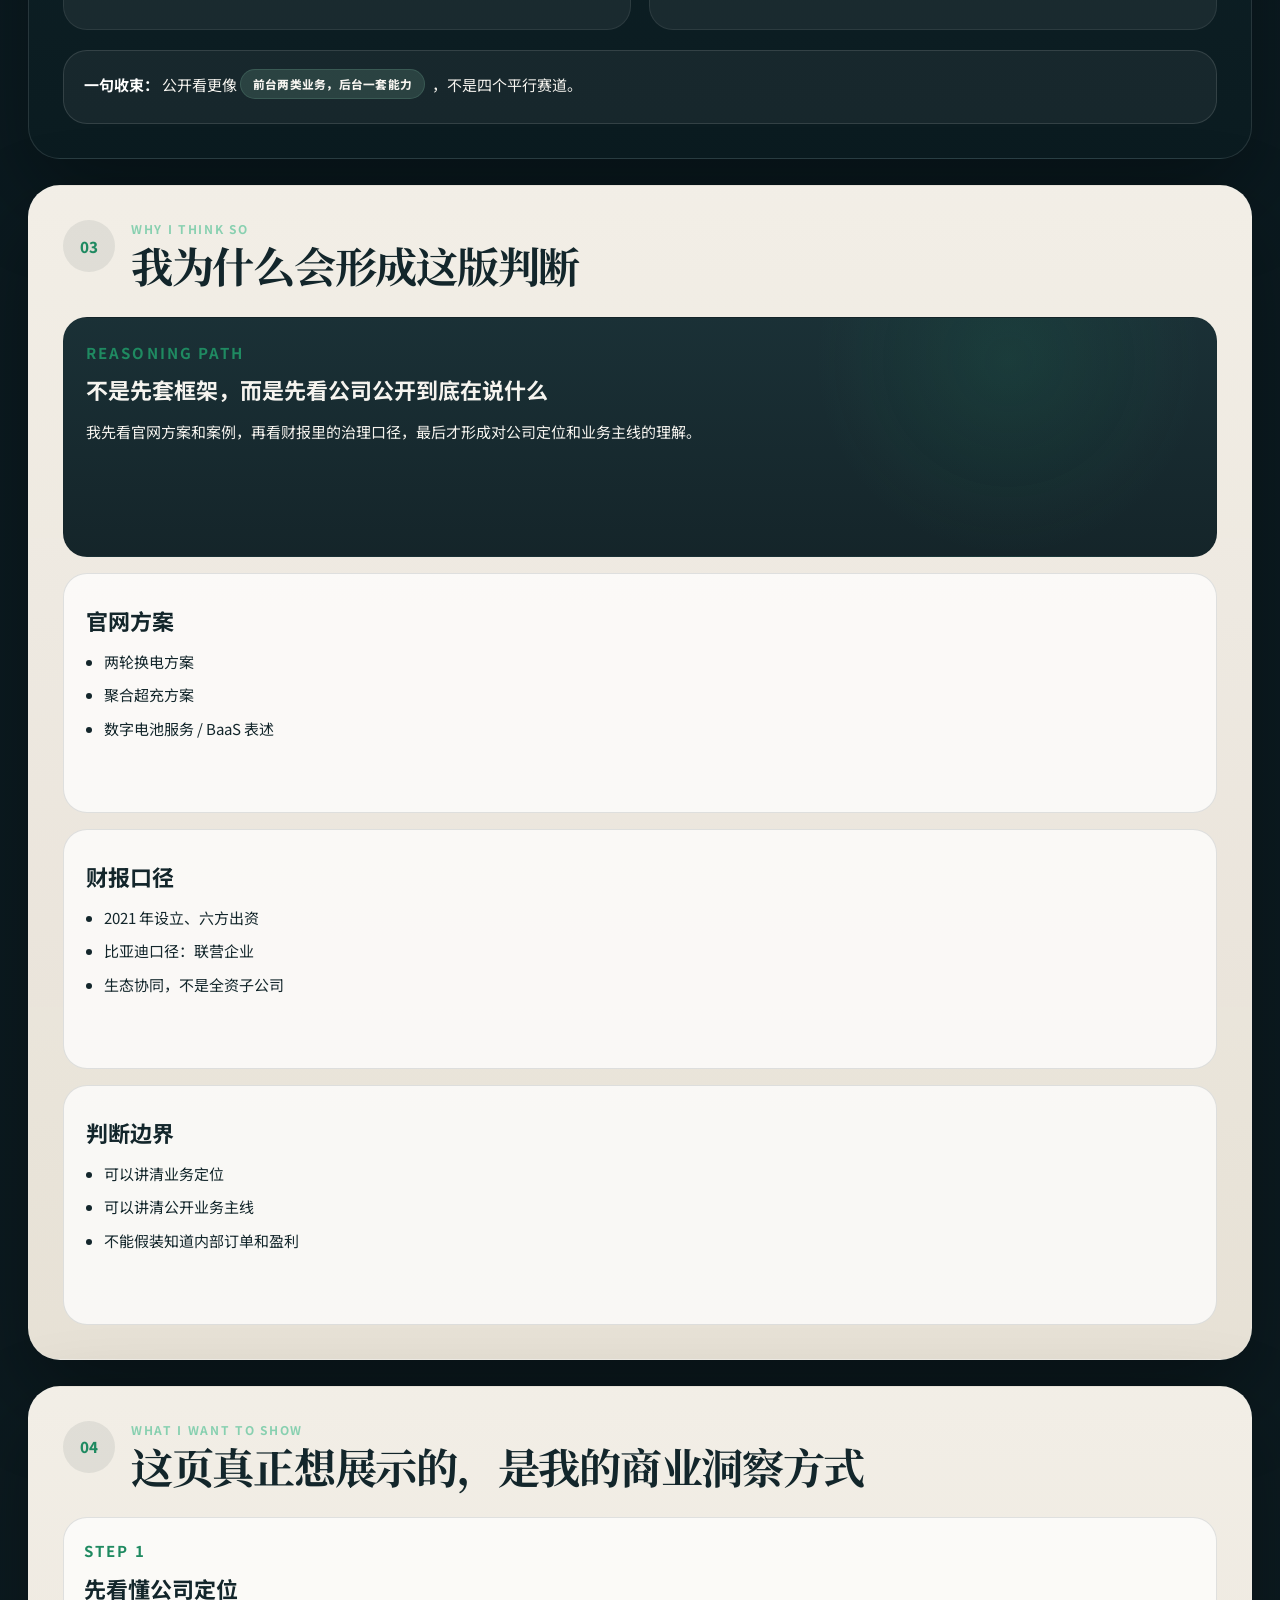
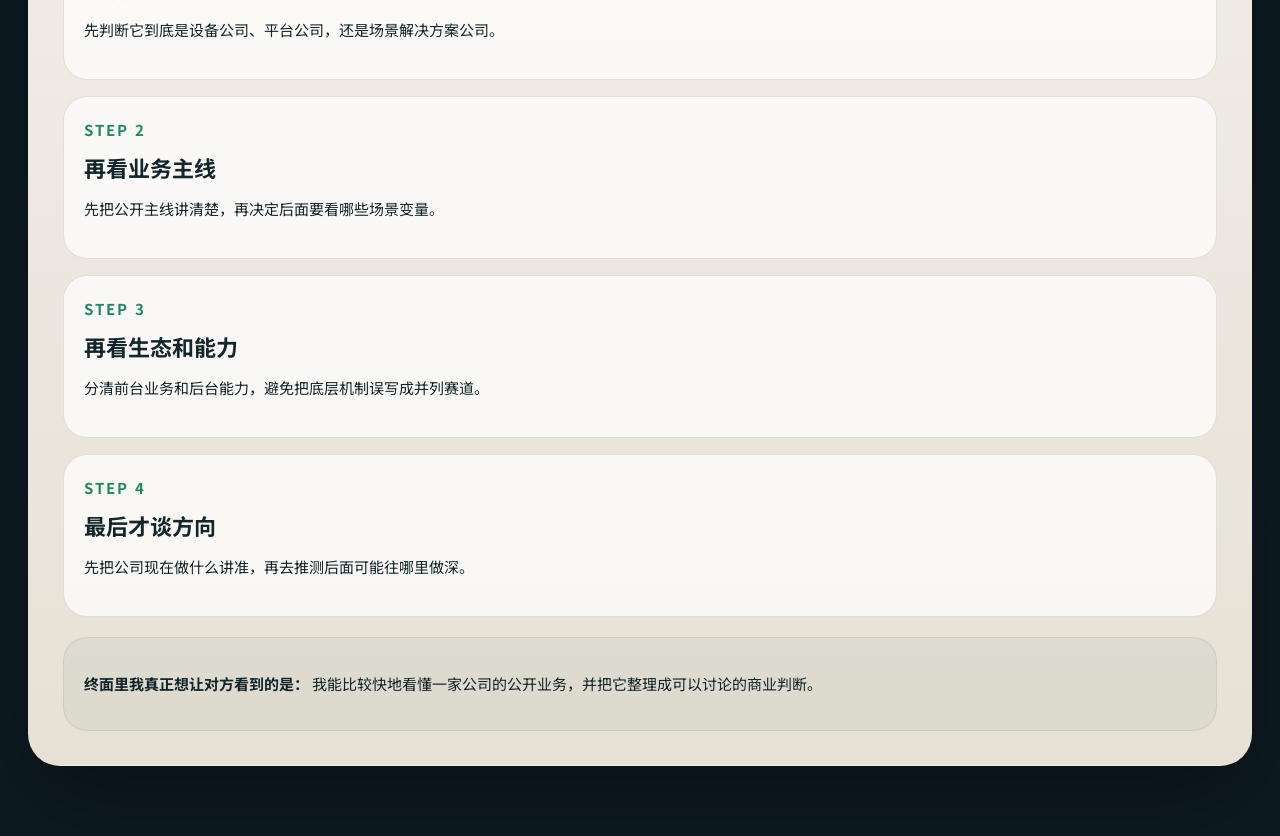
==== commit bd4c4c85: "Refocus showcase on company understanding" ====
--- a/live-walkthrough.html
+++ b/live-walkthrough.html
@@ -3,10 +3,10 @@
   <head>
     <meta charset="UTF-8" />
     <meta name="viewport" content="width=device-width, initial-scale=1.0" />
-    <title>微网数电｜补能赛道讲解版</title>
+    <title>微网数电｜公开业务讲解版</title>
     <meta
       name="description"
-      content="用于面试 screen-share 的补能赛道与微网数电公开业务场景精简讲解版。"
+      content="用于面试 screen-share 的微网数电公开业务理解精简讲解版。"
     />
     <link rel="preconnect" href="https://fonts.googleapis.com" />
     <link rel="preconnect" href="https://fonts.gstatic.com" crossorigin />
@@ -20,23 +20,23 @@
     <div class="page-shell">
       <aside class="side-rail">
         <div class="rail-inner">
-          <p class="rail-kicker">Microgrid Digital Energy</p>
-          <h1>补能赛道<br />讲解版</h1>
+          <p class="rail-kicker">Live Walkthrough</p>
+          <h1>微网数电公开业务<br />讲解版</h1>
           <p class="rail-summary">
-            这版不是完整案例页，而是专门给面试现场 screen-share 用的精简版，主要讲补能赛道梳理和微网数电公开业务场景的初步分析。
+            这版专门给终面现场快速带一遍，重点不是方法论，而是先讲清楚公司公开到底在做什么、业务主线是什么、我为什么会这样理解。
           </p>
 
           <nav class="rail-nav" aria-label="页面目录">
             <a href="#hero">总览</a>
-            <a href="#company">四个场景</a>
-            <a href="#screening">五道门</a>
-            <a href="#decision-case">一个示例</a>
-            <a href="#workflow">我的做法</a>
+            <a href="#company">公司定位</a>
+            <a href="#screening">业务主线</a>
+            <a href="#decision-case">判断依据</a>
+            <a href="#workflow">我的理解</a>
           </nav>
 
           <div class="rail-badge">
             <span>边界说明</span>
-            <p>只基于公开信息做初步判断，不冒充公司内部数据。</p>
+            <p>只基于公开信息做初步理解，不冒充公司内部数据，也不把推断讲成既定战略。</p>
           </div>
         </div>
       </aside>
@@ -44,40 +44,40 @@
       <main class="main-stage">
         <section id="hero" class="hero-panel">
           <div class="hero-copy">
-            <p class="eyebrow">Live Walkthrough Version</p>
-            <h2>基于公开信息，<br />做一版补能赛道与公开业务场景梳理</h2>
+            <p class="eyebrow">2-Minute Walkthrough</p>
+            <h2>先把公司到底在做什么<br />讲清楚</h2>
             <p class="lead">
-              基于公开政策、公司披露和行业资料，我先对补能赛道做一个简短梳理，再结合微网数电公开业务信息，把可能涉及的方向放在同一框架下看。重点不是装作知道公司内部情况，而是展示我会怎么整理信息和做初步判断。
+              我对微网数电的理解是，它不是单纯卖充电设备，也不是单纯做软件平台，而是围绕绿色出行补能场景，做两轮换电、聚合超充以及相关电池服务和数字化运营方案。
             </p>
 
             <div class="hero-callout">
-              <strong>一句核心判断</strong>
+              <strong>一句话定位</strong>
               <p>
-                这份内容更像一版公开信息底稿。它的价值在于把行业信息和公司公开业务放在一起看，而不是直接替公司下内部结论。
+                我会把它理解成一家补能基础设施方案和电池资产运营结合的公司，而不是“四个平行赛道”。
               </p>
             </div>
           </div>
 
           <div class="hero-metrics">
             <article class="metric-card metric-green">
-              <span class="metric-value">4</span>
-              <span class="metric-label">分析场景</span>
-              <span class="metric-note">换电 / 超充 / BaaS / 光储充</span>
+              <span class="metric-value">2</span>
+              <span class="metric-label">公开业务主线</span>
+              <span class="metric-note">两轮换电 / 聚合超充</span>
             </article>
             <article class="metric-card metric-blue">
-              <span class="metric-value">5</span>
-              <span class="metric-label">筛选维度</span>
-              <span class="metric-note">需求 / 接电 / 资产 / 运营 / 合规</span>
+              <span class="metric-value">联营</span>
+              <span class="metric-label">比亚迪财报口径</span>
+              <span class="metric-note">生态协同，非全资</span>
             </article>
             <article class="metric-card metric-amber">
-              <span class="metric-value">1</span>
-              <span class="metric-label">初筛模板</span>
-              <span class="metric-note">推进 / 暂缓 / 放弃</span>
+              <span class="metric-value">6方</span>
+              <span class="metric-label">设立出资结构</span>
+              <span class="metric-note">公开披露的初始治理安排</span>
             </article>
             <article class="metric-card metric-coral">
-              <span class="metric-value">1</span>
-              <span class="metric-label">工作方式</span>
-              <span class="metric-note">把判断做成可复用流程</span>
+              <span class="metric-value">补能</span>
+              <span class="metric-label">业务底盘</span>
+              <span class="metric-note">基础设施方案 + 电池服务</span>
             </article>
           </div>
         </section>
@@ -86,188 +86,156 @@
           <div class="section-heading">
             <p class="section-index">01</p>
             <div>
-              <p class="section-kicker">Company Scenes</p>
-              <h3>我会先把公开业务信息按不同场景梳理</h3>
-            </div>
-          </div>
-
-          <div class="scene-grid">
-            <article class="scene-card scene-green">
-              <p class="card-tag">Scene A</p>
+              <p class="section-kicker">Company Position</p>
+              <h3>公开信息看，它不是卖单一设备的公司</h3>
+            </div>
+          </div>
+
+          <div class="reference-grid">
+            <article class="reference-card">
+              <p class="card-tag">Positioning</p>
+              <h4>围绕补能场景做解决方案</h4>
+              <p>公司公开重点是补能场景，不是孤立硬件，也不是泛泛软件平台。</p>
+            </article>
+            <article class="reference-card">
+              <p class="card-tag">Commercial Form</p>
+              <h4>更像项目制和系统集成</h4>
+              <p>官网展示的是方案、案例和场景，不是标准产品菜单和报价体系。</p>
+            </article>
+            <article class="reference-card">
+              <p class="card-tag">Governance</p>
+              <h4>有强生态属性，但不是全资体系</h4>
+              <p>比亚迪财报口径里它是联营企业，所以更像生态协同平台而非内部部门。</p>
+            </article>
+            <article class="reference-card">
+              <p class="card-tag">Core Value</p>
+              <h4>真正卖的是“电池 + 场站 + 调度”组合</h4>
+              <p>它的价值不只在设备，而在补能网络、电池服务和站端能源管理组合能力。</p>
+            </article>
+          </div>
+        </section>
+
+        <section id="screening" class="section-panel dark-panel">
+          <div class="section-heading">
+            <p class="section-index">02</p>
+            <div>
+              <p class="section-kicker">Business Lines</p>
+              <h3>前台最清楚的是两类业务，后台是一套能力</h3>
+            </div>
+          </div>
+
+          <div class="gate-grid">
+            <article class="gate-card">
+              <span class="gate-no">A</span>
               <h4>两轮换电</h4>
+              <p>公开方案明确、场景也最直观，核心是高频补能网络和电池周转效率。</p>
+            </article>
+            <article class="gate-card">
+              <span class="gate-no">B</span>
+              <h4>聚合超充</h4>
+              <p>公开案例清楚，核心不是多装桩，而是提升站端功率和缓解容量约束。</p>
+            </article>
+            <article class="gate-card">
+              <span class="gate-no">C</span>
+              <h4>BaaS / 电池服务</h4>
+              <p>更像支付、租赁和资产管理机制，是支撑前台业务的底层能力，不适合单独拔高成赛道。</p>
+            </article>
+            <article class="gate-card">
+              <span class="gate-no">D</span>
+              <h4>光储充 / 调度</h4>
+              <p>更像站端能源管理能力，用来支撑超充和补能场景，而不是和前台业务平行存在。</p>
+            </article>
+          </div>
+
+          <div class="screening-footer">
+            <strong>一句收束：</strong>
+            公开看更像
+            <span class="inline-chip inline-chip-dark">前台两类业务，后台一套能力</span>
+            ，不是四个平行赛道。
+          </div>
+        </section>
+
+        <section id="decision-case" class="section-panel">
+          <div class="section-heading">
+            <p class="section-index">03</p>
+            <div>
+              <p class="section-kicker">Why I Think So</p>
+              <h3>我为什么会形成这版判断</h3>
+            </div>
+          </div>
+
+          <div class="decision-grid">
+            <article class="decision-card decision-card-primary">
+              <p class="card-tag">Reasoning Path</p>
+              <h4>不是先套框架，而是先看公司公开到底在说什么</h4>
+              <p>我先看官网方案和案例，再看财报里的治理口径，最后才形成对公司定位和业务主线的理解。</p>
+            </article>
+
+            <article class="decision-card">
+              <h4>官网方案</h4>
               <ul>
-                <li>核心看点：站点密度、机柜可用率、电池周转</li>
-                <li>难点：高频运营下库存是否健康</li>
-                <li>本质更像运营效率问题</li>
+                <li>两轮换电方案</li>
+                <li>聚合超充方案</li>
+                <li>数字电池服务 / BaaS 表述</li>
               </ul>
             </article>
 
-            <article class="scene-card scene-blue">
-              <p class="card-tag">Scene B</p>
-              <h4>聚合超充 / 城市快充</h4>
+            <article class="decision-card">
+              <h4>财报口径</h4>
               <ul>
-                <li>核心看点：接电、功率结构、站点利用率</li>
-                <li>难点：资本开支能否被单站收入覆盖</li>
-                <li>本质更像单位经济问题</li>
+                <li>2021 年设立、六方出资</li>
+                <li>比亚迪口径：联营企业</li>
+                <li>生态协同，不是全资子公司</li>
               </ul>
             </article>
 
-            <article class="scene-card scene-amber">
-              <p class="card-tag">Scene C</p>
-              <h4>BaaS 电池银行</h4>
+            <article class="decision-card">
+              <h4>判断边界</h4>
               <ul>
-                <li>核心看点：SOH、寿命、残值、质保成本</li>
-                <li>难点：资产到底赚不赚钱</li>
-                <li>本质更像资产管理问题</li>
+                <li>可以讲清业务定位</li>
+                <li>可以讲清公开业务主线</li>
+                <li>不能假装知道内部订单和盈利</li>
               </ul>
             </article>
-
-            <article class="scene-card scene-coral">
-              <p class="card-tag">Scene D</p>
-              <h4>光储充与数字调度</h4>
-              <ul>
-                <li>核心看点：储能协同、调度效率、成本曲线</li>
-                <li>难点：协同收益能否量化</li>
-                <li>本质更像系统协同问题</li>
-              </ul>
+          </div>
+        </section>
+
+        <section id="workflow" class="section-panel">
+          <div class="section-heading">
+            <p class="section-index">04</p>
+            <div>
+              <p class="section-kicker">What I Want To Show</p>
+              <h3>这页真正想展示的，是我的商业洞察方式</h3>
+            </div>
+          </div>
+
+          <div class="workflow-strip">
+            <article class="workflow-step">
+              <p class="card-tag">Step 1</p>
+              <h4>先看懂公司定位</h4>
+              <p>先判断它到底是设备公司、平台公司，还是场景解决方案公司。</p>
+            </article>
+            <article class="workflow-step">
+              <p class="card-tag">Step 2</p>
+              <h4>再看业务主线</h4>
+              <p>先把公开主线讲清楚，再决定后面要看哪些场景变量。</p>
+            </article>
+            <article class="workflow-step">
+              <p class="card-tag">Step 3</p>
+              <h4>再看生态和能力</h4>
+              <p>分清前台业务和后台能力，避免把底层机制误写成并列赛道。</p>
+            </article>
+            <article class="workflow-step">
+              <p class="card-tag">Step 4</p>
+              <h4>最后才谈方向</h4>
+              <p>先把公司现在做什么讲准，再去推测后面可能往哪里做深。</p>
             </article>
           </div>
 
           <div class="quote-box">
             <p>
-              <strong>这一页想说明：</strong>
-              我不会把它当成一个模糊的大行业去讲，而是会先把公开业务方向分开看，这样后面的研究和判断更清楚。
-            </p>
-          </div>
-        </section>
-
-        <section id="screening" class="section-panel dark-panel">
-          <div class="section-heading">
-            <p class="section-index">02</p>
-            <div>
-              <p class="section-kicker">Opportunity Screening</p>
-              <h3>然后我会先过五道门，而不是先写很复杂的模型</h3>
-            </div>
-          </div>
-
-          <div class="gate-grid">
-            <article class="gate-card">
-              <span class="gate-no">01</span>
-              <h4>需求密度</h4>
-              <p>用户在哪，频次够不够，竞争是不是已经过挤。</p>
-            </article>
-            <article class="gate-card">
-              <span class="gate-no">02</span>
-              <h4>接电与站址</h4>
-              <p>配网承载、接电时效、物业条件是否现实可落地。</p>
-            </article>
-            <article class="gate-card">
-              <span class="gate-no">03</span>
-              <h4>资产经济性</h4>
-              <p>设备、电池、折旧、寿命和残值能不能撑住模型。</p>
-            </article>
-            <article class="gate-card">
-              <span class="gate-no">04</span>
-              <h4>运营可靠性</h4>
-              <p>在线率、故障率、库存周转、人效是否稳定。</p>
-            </article>
-            <article class="gate-card">
-              <span class="gate-no">05</span>
-              <h4>合规与伙伴</h4>
-              <p>政策适配、消防、价格公示和外部协同是否到位。</p>
-            </article>
-          </div>
-
-          <div class="screening-footer">
-            <strong>筛选输出：</strong>
-            <span class="inline-chip inline-chip-dark">推进 / 暂缓 / 放弃</span>
-            ，再加关键假设、缺失数据和下一步动作。
-          </div>
-        </section>
-
-        <section id="decision-case" class="section-panel">
-          <div class="section-heading">
-            <p class="section-index">03</p>
-            <div>
-              <p class="section-kicker">Decision Template</p>
-              <h3>如果真落到项目，我会先这样做初筛</h3>
-            </div>
-          </div>
-
-          <div class="decision-grid">
-            <article class="decision-card decision-card-primary">
-              <p class="card-tag">Illustrative Case</p>
-              <h4>城市快充站点</h4>
-              <p>
-                先不追求模型复杂，而是先确认最影响结论的几个变量到底成不成立。
-              </p>
-            </article>
-
-            <article class="decision-card">
-              <h4>先看输入</h4>
-              <ul>
-                <li>区域车流和停留时长</li>
-                <li>接电时效和物业条件</li>
-                <li>租金、电价和运维约束</li>
-              </ul>
-            </article>
-
-            <article class="decision-card">
-              <h4>再看单位经济</h4>
-              <ul>
-                <li>单站服务量能否覆盖固定成本</li>
-                <li>功率利用率是否支撑设备投入</li>
-                <li>在线率和故障率是否吞噬毛利</li>
-              </ul>
-            </article>
-
-            <article class="decision-card">
-              <h4>最后给结论</h4>
-              <ul>
-                <li><strong>推进</strong>：关键条件基本满足</li>
-                <li><strong>暂缓</strong>：需求成立，但落地条件不足</li>
-                <li><strong>放弃</strong>：单位经济明显不成立</li>
-              </ul>
-            </article>
-          </div>
-        </section>
-
-        <section id="workflow" class="section-panel">
-          <div class="section-heading">
-            <p class="section-index">04</p>
-            <div>
-              <p class="section-kicker">Workflow</p>
-              <h3>最后我会把它做成一个能持续复用的工作流</h3>
-            </div>
-          </div>
-
-          <div class="workflow-strip">
-            <article class="workflow-step">
-              <p class="card-tag">Step 1</p>
-              <h4>资料收口</h4>
-              <p>政策、行业、竞品和项目底表统一收口。</p>
-            </article>
-            <article class="workflow-step">
-              <p class="card-tag">Step 2</p>
-              <h4>字段标准化</h4>
-              <p>把来源、日期、场景、变量名称整理一致。</p>
-            </article>
-            <article class="workflow-step">
-              <p class="card-tag">Step 3</p>
-              <h4>决策表</h4>
-              <p>映射到机会筛选、测算和商务判断模板。</p>
-            </article>
-            <article class="workflow-step">
-              <p class="card-tag">Step 4</p>
-              <h4>持续更新</h4>
-              <p>用 Excel / Python 维持更新，而不是每次重做。</p>
-            </article>
-          </div>
-
-          <div class="quote-box">
-            <p>
-              <strong>这一页想说明：</strong>
-              我能提供的不只是一次分析结论，而是一套后面还能持续支持项目筛选和测算的工作方式。
+              <strong>终面里我真正想让对方看到的是：</strong>
+              我能比较快地看懂一家公司的公开业务，并把它整理成可以讨论的商业判断。
             </p>
           </div>
         </section>
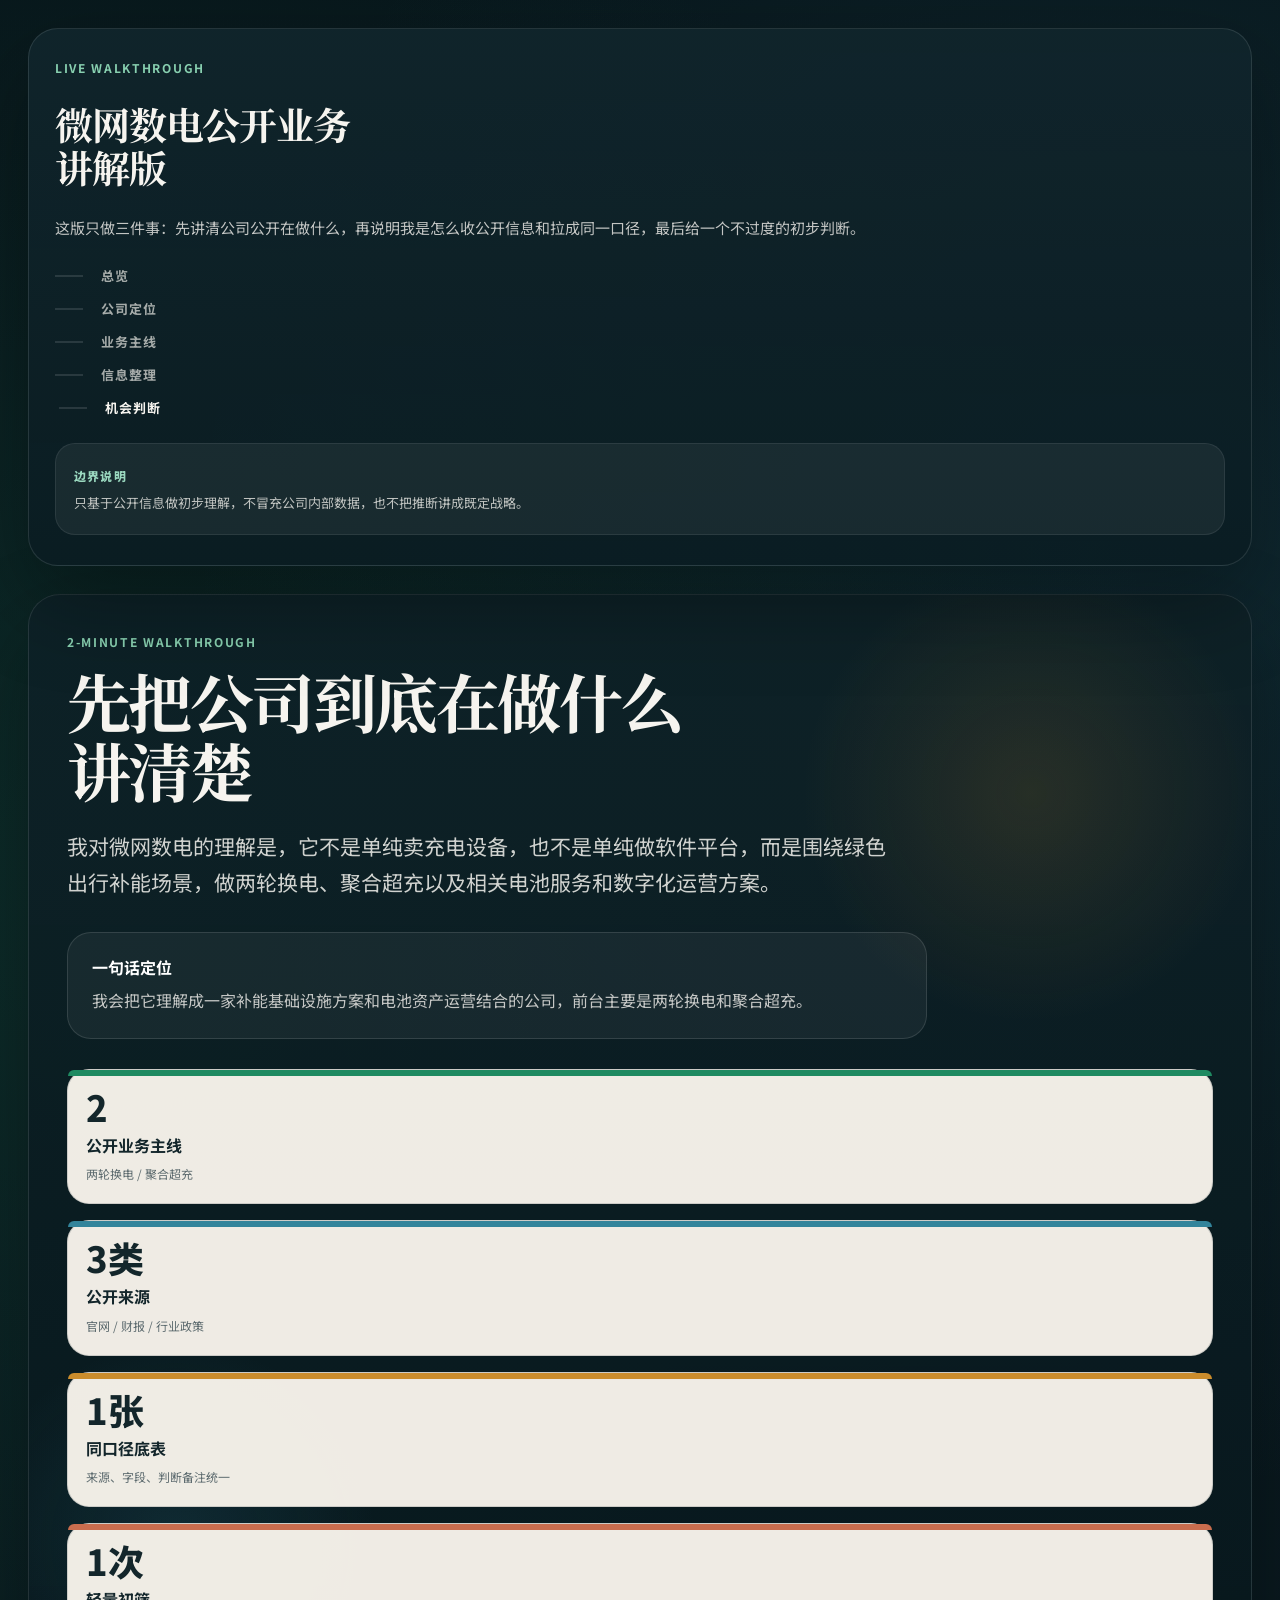
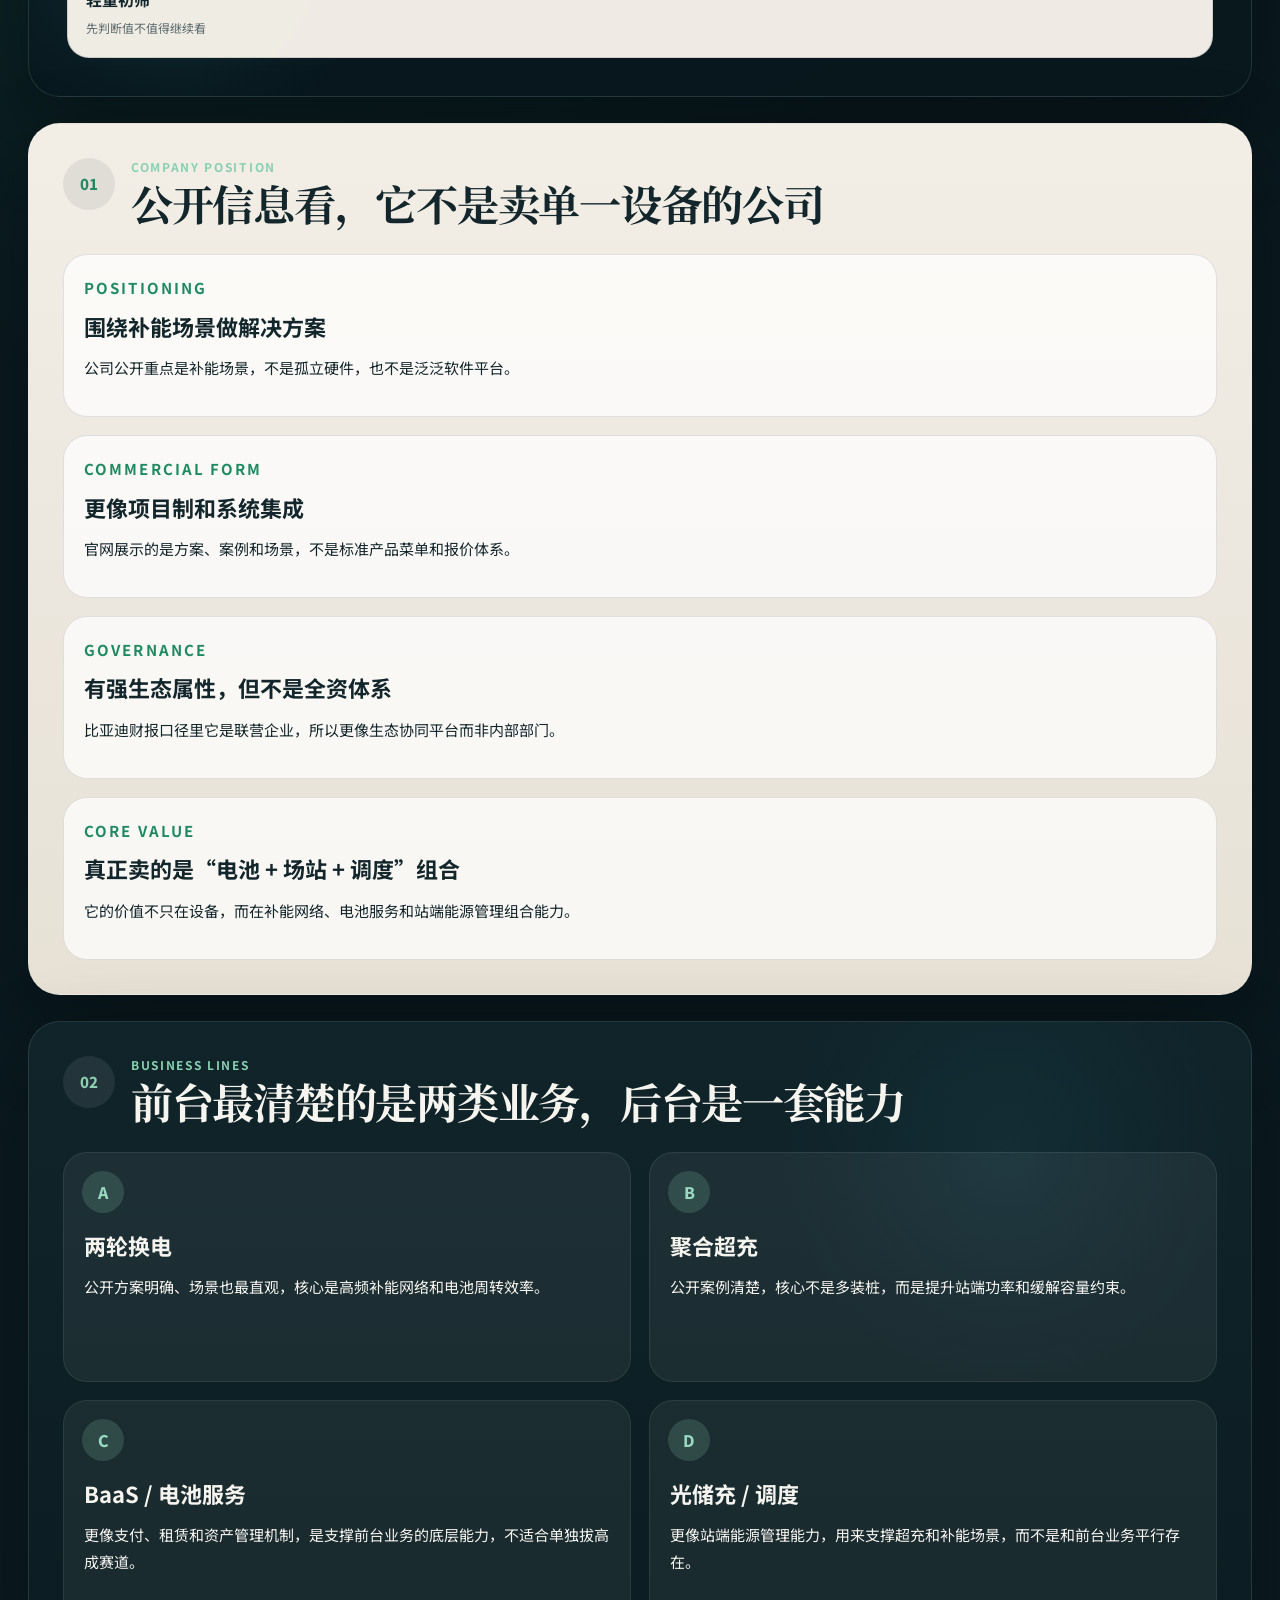
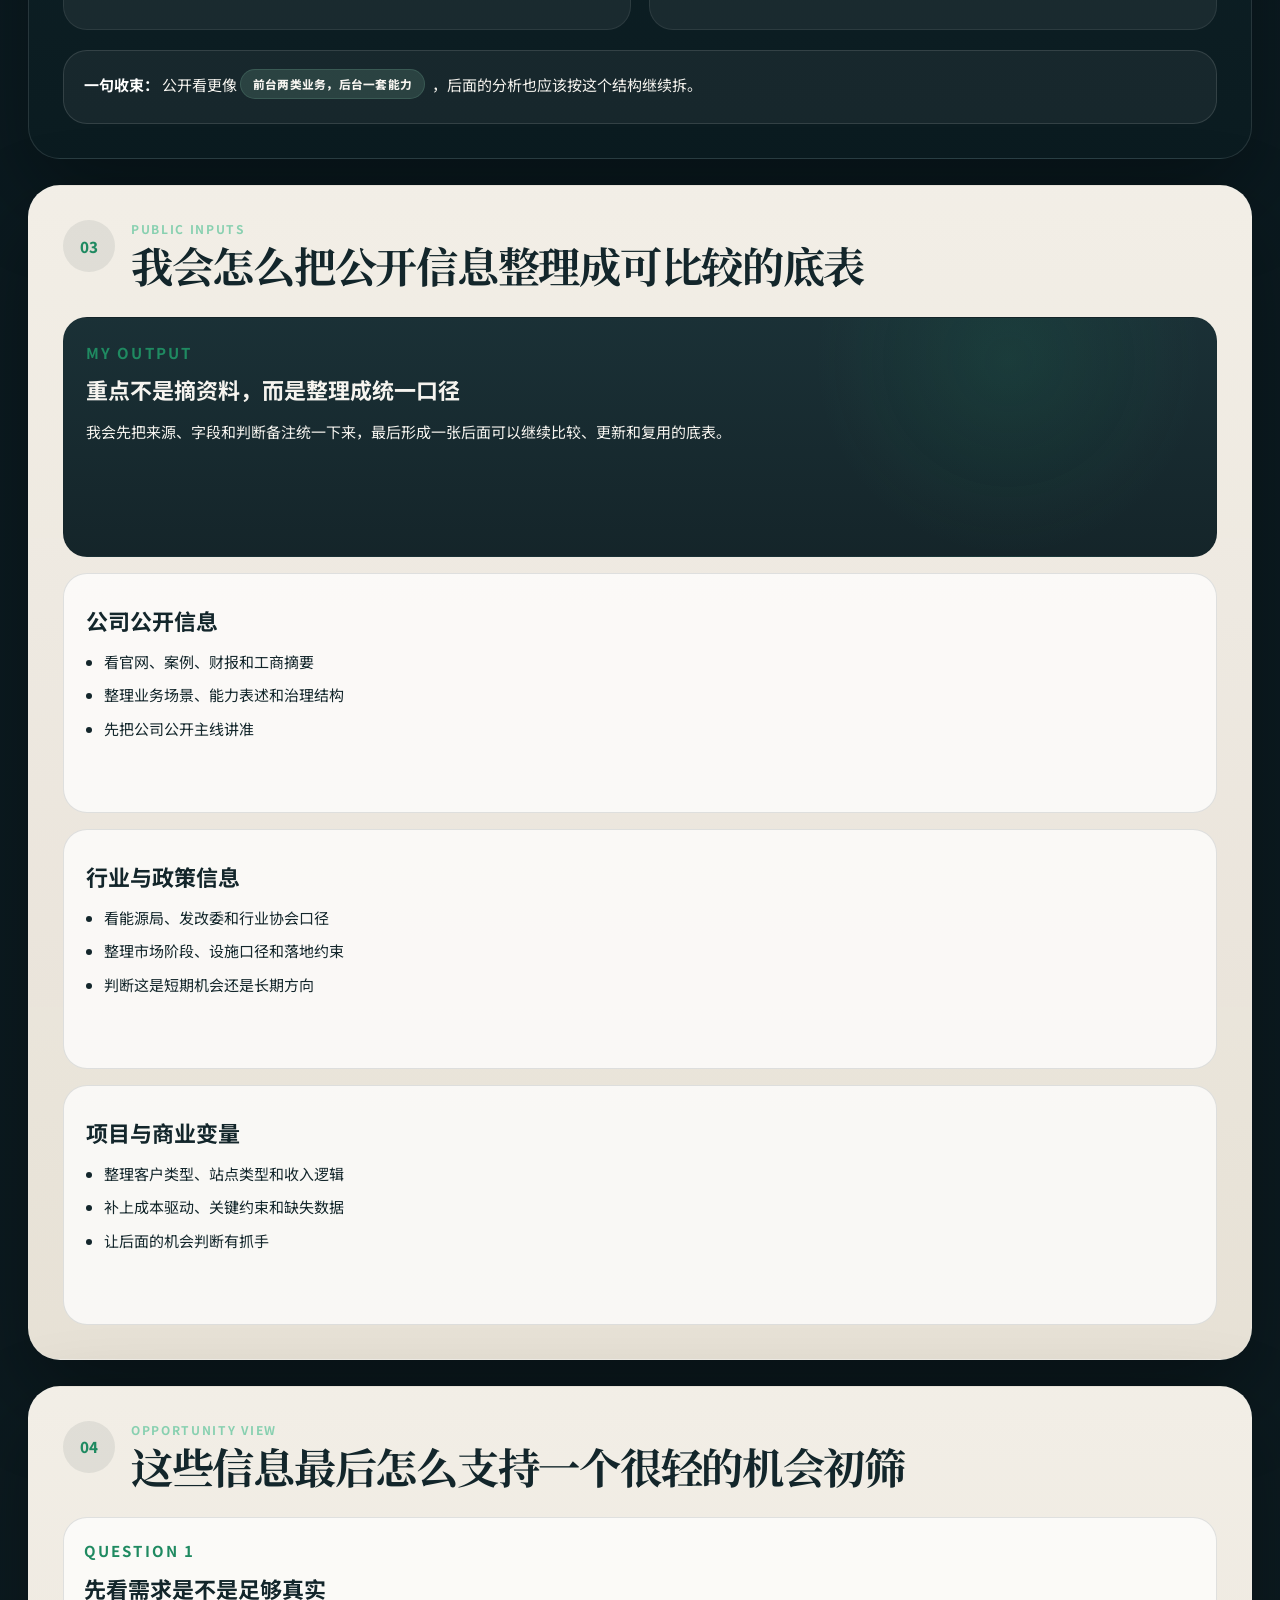
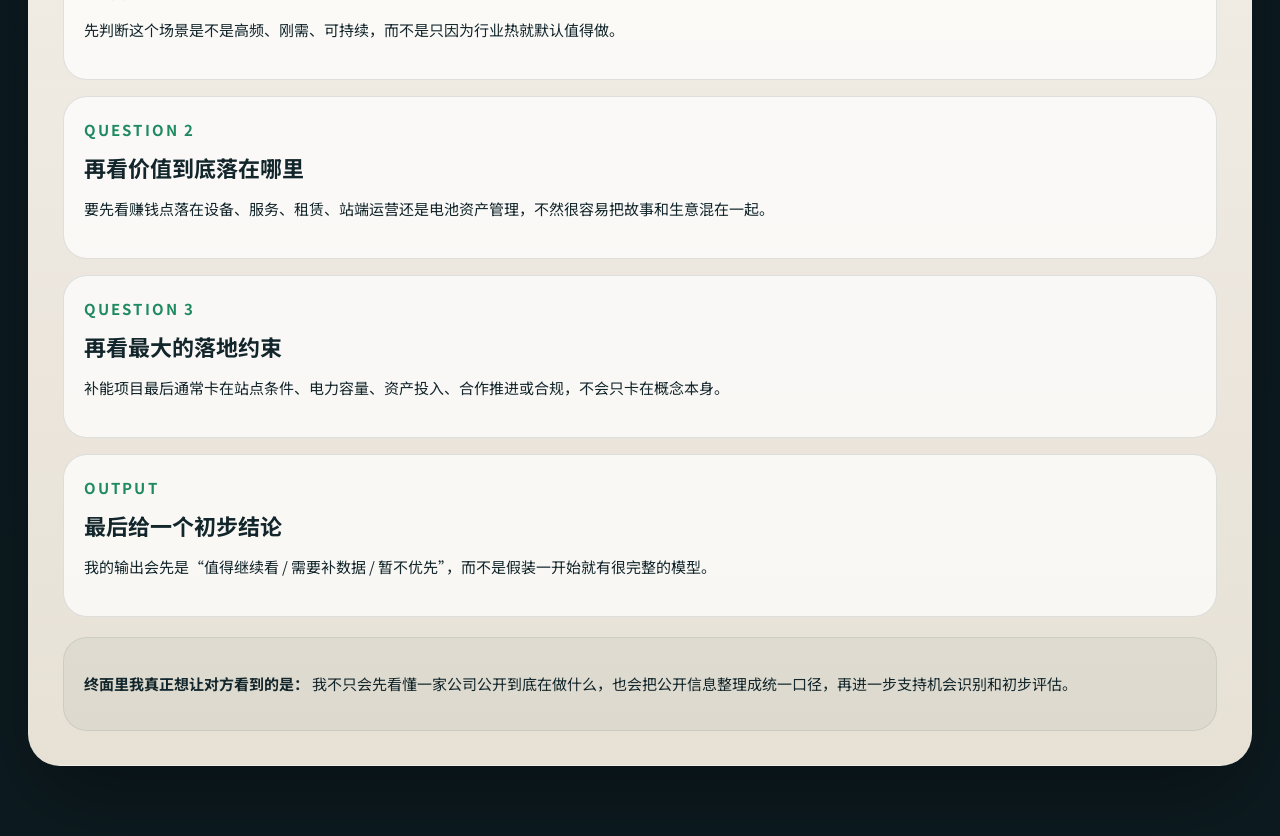
==== commit a5f4ec15: "Refine interview showcase for research and opportunity framing" ====
--- a/live-walkthrough.html
+++ b/live-walkthrough.html
@@ -23,15 +23,15 @@
           <p class="rail-kicker">Live Walkthrough</p>
           <h1>微网数电公开业务<br />讲解版</h1>
           <p class="rail-summary">
-            这版专门给终面现场快速带一遍，重点不是方法论，而是先讲清楚公司公开到底在做什么、业务主线是什么、我为什么会这样理解。
+            这版只做三件事：先讲清公司公开在做什么，再说明我是怎么收公开信息和拉成同一口径，最后给一个不过度的初步判断。
           </p>
 
           <nav class="rail-nav" aria-label="页面目录">
             <a href="#hero">总览</a>
             <a href="#company">公司定位</a>
             <a href="#screening">业务主线</a>
-            <a href="#decision-case">判断依据</a>
-            <a href="#workflow">我的理解</a>
+            <a href="#decision-case">信息整理</a>
+            <a href="#workflow">机会判断</a>
           </nav>
 
           <div class="rail-badge">
@@ -53,7 +53,7 @@
             <div class="hero-callout">
               <strong>一句话定位</strong>
               <p>
-                我会把它理解成一家补能基础设施方案和电池资产运营结合的公司，而不是“四个平行赛道”。
+                我会把它理解成一家补能基础设施方案和电池资产运营结合的公司，前台主要是两轮换电和聚合超充。
               </p>
             </div>
           </div>
@@ -65,19 +65,19 @@
               <span class="metric-note">两轮换电 / 聚合超充</span>
             </article>
             <article class="metric-card metric-blue">
-              <span class="metric-value">联营</span>
-              <span class="metric-label">比亚迪财报口径</span>
-              <span class="metric-note">生态协同，非全资</span>
+              <span class="metric-value">3类</span>
+              <span class="metric-label">公开来源</span>
+              <span class="metric-note">官网 / 财报 / 行业政策</span>
             </article>
             <article class="metric-card metric-amber">
-              <span class="metric-value">6方</span>
-              <span class="metric-label">设立出资结构</span>
-              <span class="metric-note">公开披露的初始治理安排</span>
+              <span class="metric-value">1张</span>
+              <span class="metric-label">同口径底表</span>
+              <span class="metric-note">来源、字段、判断备注统一</span>
             </article>
             <article class="metric-card metric-coral">
-              <span class="metric-value">补能</span>
-              <span class="metric-label">业务底盘</span>
-              <span class="metric-note">基础设施方案 + 电池服务</span>
+              <span class="metric-value">1次</span>
+              <span class="metric-label">轻量初筛</span>
+              <span class="metric-note">先判断值不值得继续看</span>
             </article>
           </div>
         </section>
@@ -151,7 +151,7 @@
             <strong>一句收束：</strong>
             公开看更像
             <span class="inline-chip inline-chip-dark">前台两类业务，后台一套能力</span>
-            ，不是四个平行赛道。
+            ，后面的分析也应该按这个结构继续拆。
           </div>
         </section>
 
@@ -159,42 +159,42 @@
           <div class="section-heading">
             <p class="section-index">03</p>
             <div>
-              <p class="section-kicker">Why I Think So</p>
-              <h3>我为什么会形成这版判断</h3>
+              <p class="section-kicker">Public Inputs</p>
+              <h3>我会怎么把公开信息整理成可比较的底表</h3>
             </div>
           </div>
 
           <div class="decision-grid">
             <article class="decision-card decision-card-primary">
-              <p class="card-tag">Reasoning Path</p>
-              <h4>不是先套框架，而是先看公司公开到底在说什么</h4>
-              <p>我先看官网方案和案例，再看财报里的治理口径，最后才形成对公司定位和业务主线的理解。</p>
+              <p class="card-tag">My Output</p>
+              <h4>重点不是摘资料，而是整理成统一口径</h4>
+              <p>我会先把来源、字段和判断备注统一下来，最后形成一张后面可以继续比较、更新和复用的底表。</p>
             </article>
 
             <article class="decision-card">
-              <h4>官网方案</h4>
+              <h4>公司公开信息</h4>
               <ul>
-                <li>两轮换电方案</li>
-                <li>聚合超充方案</li>
-                <li>数字电池服务 / BaaS 表述</li>
+                <li>看官网、案例、财报和工商摘要</li>
+                <li>整理业务场景、能力表述和治理结构</li>
+                <li>先把公司公开主线讲准</li>
               </ul>
             </article>
 
             <article class="decision-card">
-              <h4>财报口径</h4>
+              <h4>行业与政策信息</h4>
               <ul>
-                <li>2021 年设立、六方出资</li>
-                <li>比亚迪口径：联营企业</li>
-                <li>生态协同，不是全资子公司</li>
+                <li>看能源局、发改委和行业协会口径</li>
+                <li>整理市场阶段、设施口径和落地约束</li>
+                <li>判断这是短期机会还是长期方向</li>
               </ul>
             </article>
 
             <article class="decision-card">
-              <h4>判断边界</h4>
+              <h4>项目与商业变量</h4>
               <ul>
-                <li>可以讲清业务定位</li>
-                <li>可以讲清公开业务主线</li>
-                <li>不能假装知道内部订单和盈利</li>
+                <li>整理客户类型、站点类型和收入逻辑</li>
+                <li>补上成本驱动、关键约束和缺失数据</li>
+                <li>让后面的机会判断有抓手</li>
               </ul>
             </article>
           </div>
@@ -204,38 +204,38 @@
           <div class="section-heading">
             <p class="section-index">04</p>
             <div>
-              <p class="section-kicker">What I Want To Show</p>
-              <h3>这页真正想展示的，是我的商业洞察方式</h3>
+              <p class="section-kicker">Opportunity View</p>
+              <h3>这些信息最后怎么支持一个很轻的机会初筛</h3>
             </div>
           </div>
 
           <div class="workflow-strip">
             <article class="workflow-step">
-              <p class="card-tag">Step 1</p>
-              <h4>先看懂公司定位</h4>
-              <p>先判断它到底是设备公司、平台公司，还是场景解决方案公司。</p>
-            </article>
-            <article class="workflow-step">
-              <p class="card-tag">Step 2</p>
-              <h4>再看业务主线</h4>
-              <p>先把公开主线讲清楚，再决定后面要看哪些场景变量。</p>
-            </article>
-            <article class="workflow-step">
-              <p class="card-tag">Step 3</p>
-              <h4>再看生态和能力</h4>
-              <p>分清前台业务和后台能力，避免把底层机制误写成并列赛道。</p>
-            </article>
-            <article class="workflow-step">
-              <p class="card-tag">Step 4</p>
-              <h4>最后才谈方向</h4>
-              <p>先把公司现在做什么讲准，再去推测后面可能往哪里做深。</p>
+              <p class="card-tag">Question 1</p>
+              <h4>先看需求是不是足够真实</h4>
+              <p>先判断这个场景是不是高频、刚需、可持续，而不是只因为行业热就默认值得做。</p>
+            </article>
+            <article class="workflow-step">
+              <p class="card-tag">Question 2</p>
+              <h4>再看价值到底落在哪里</h4>
+              <p>要先看赚钱点落在设备、服务、租赁、站端运营还是电池资产管理，不然很容易把故事和生意混在一起。</p>
+            </article>
+            <article class="workflow-step">
+              <p class="card-tag">Question 3</p>
+              <h4>再看最大的落地约束</h4>
+              <p>补能项目最后通常卡在站点条件、电力容量、资产投入、合作推进或合规，不会只卡在概念本身。</p>
+            </article>
+            <article class="workflow-step">
+              <p class="card-tag">Output</p>
+              <h4>最后给一个初步结论</h4>
+              <p>我的输出会先是“值得继续看 / 需要补数据 / 暂不优先”，而不是假装一开始就有很完整的模型。</p>
             </article>
           </div>
 
           <div class="quote-box">
             <p>
               <strong>终面里我真正想让对方看到的是：</strong>
-              我能比较快地看懂一家公司的公开业务，并把它整理成可以讨论的商业判断。
+              我不只会先看懂一家公司公开到底在做什么，也会把公开信息整理成统一口径，再进一步支持机会识别和初步评估。
             </p>
           </div>
         </section>
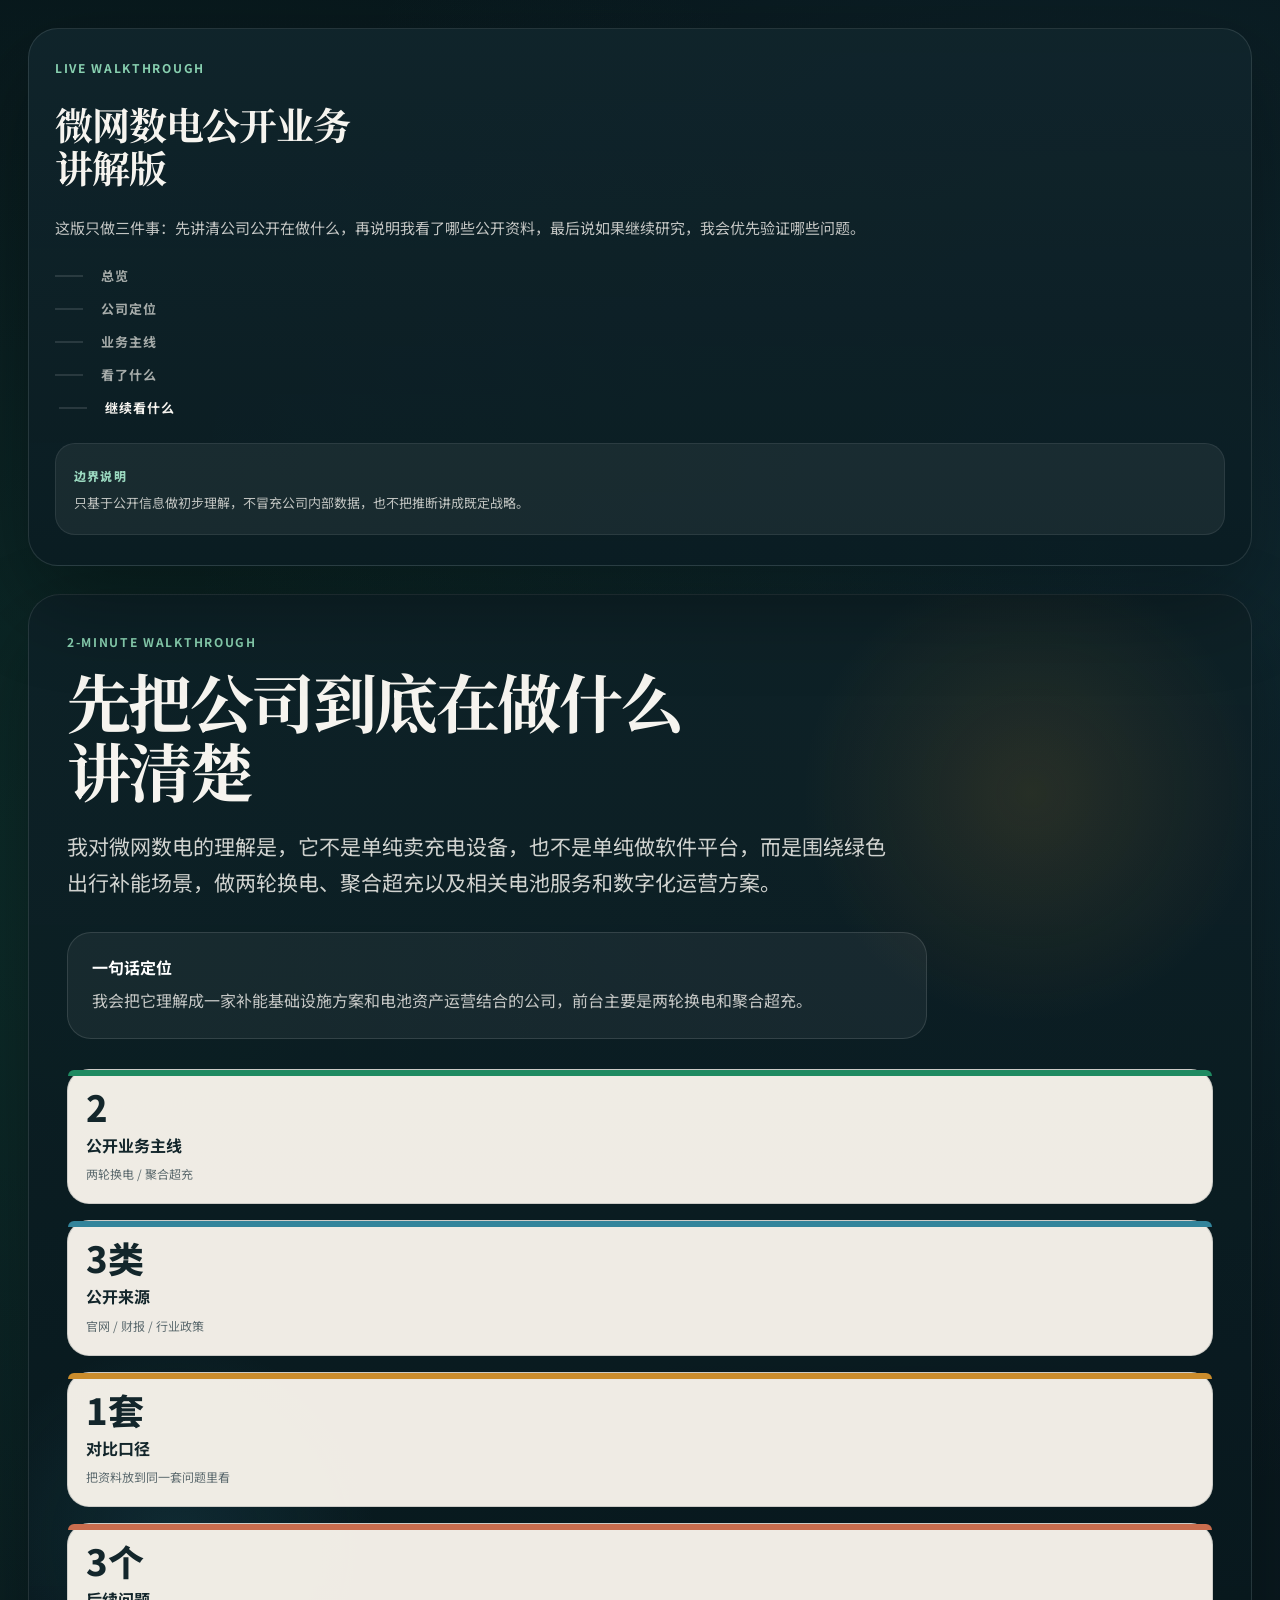
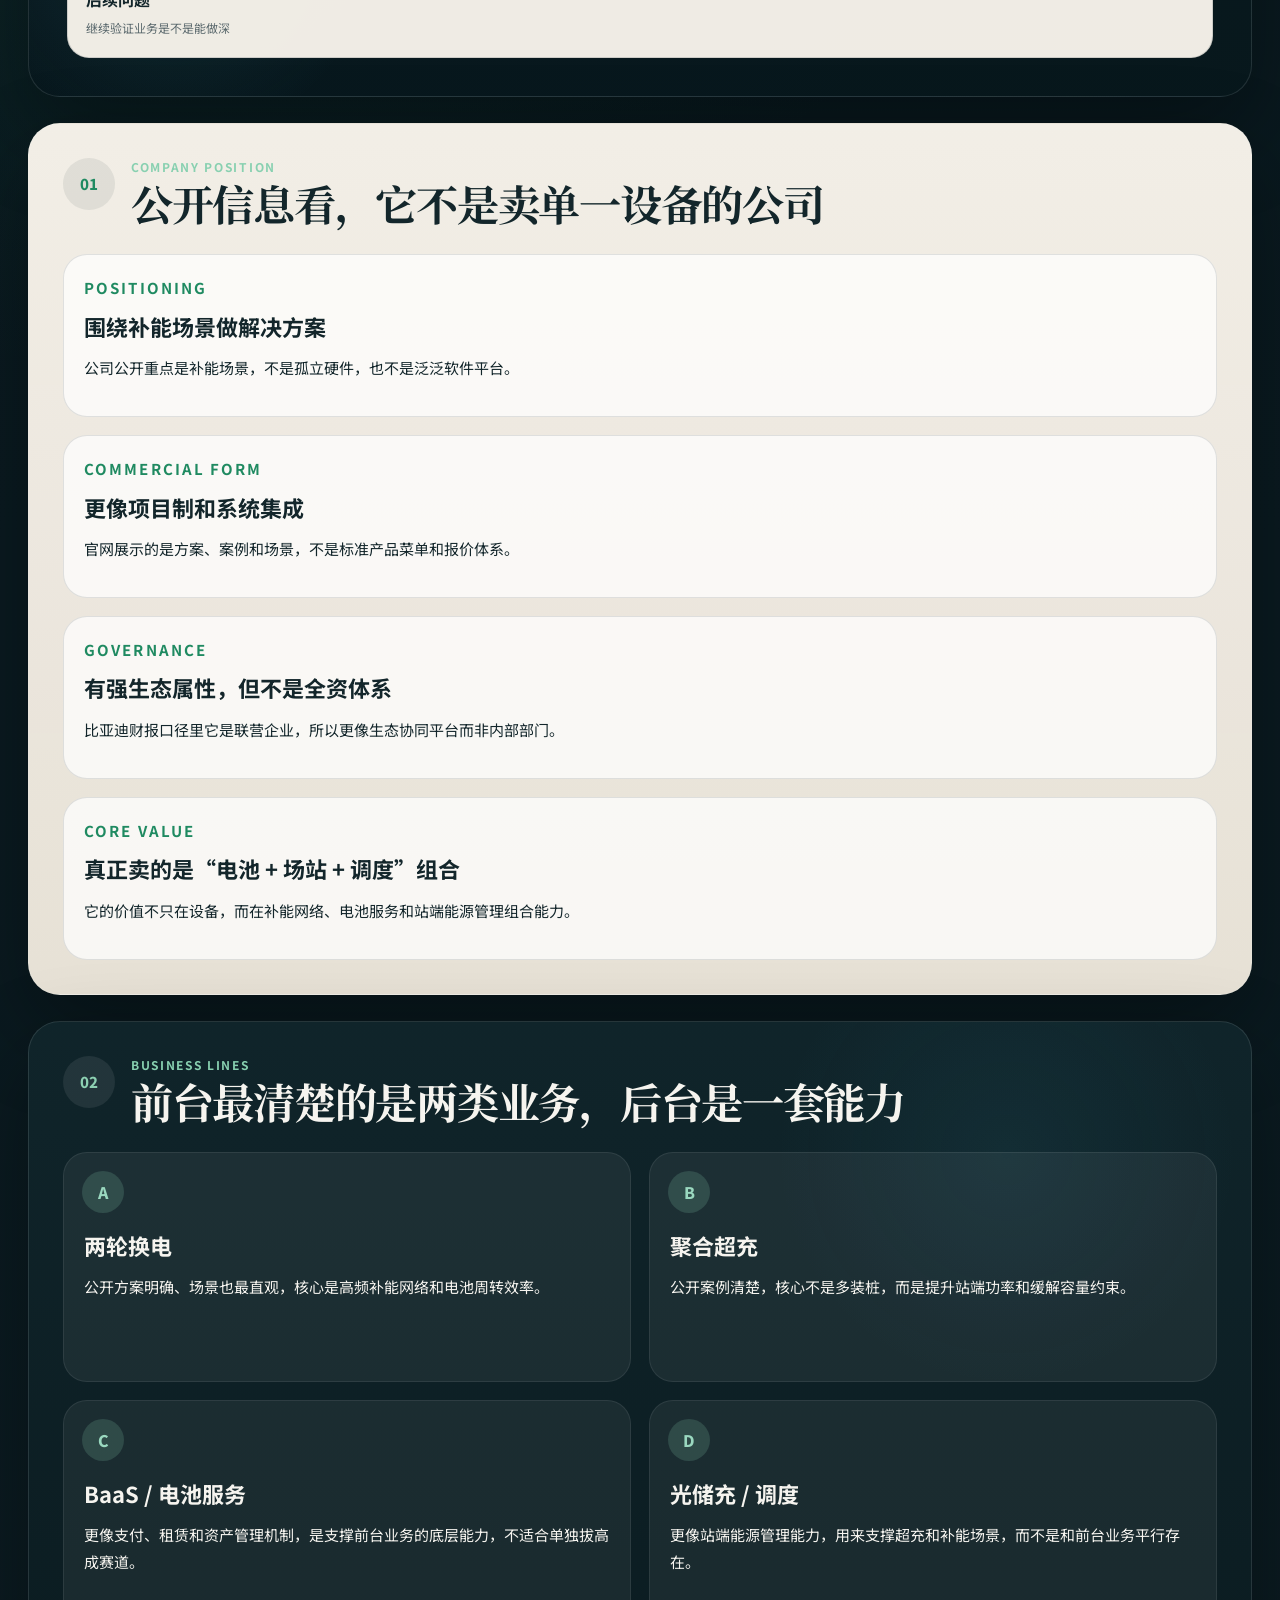
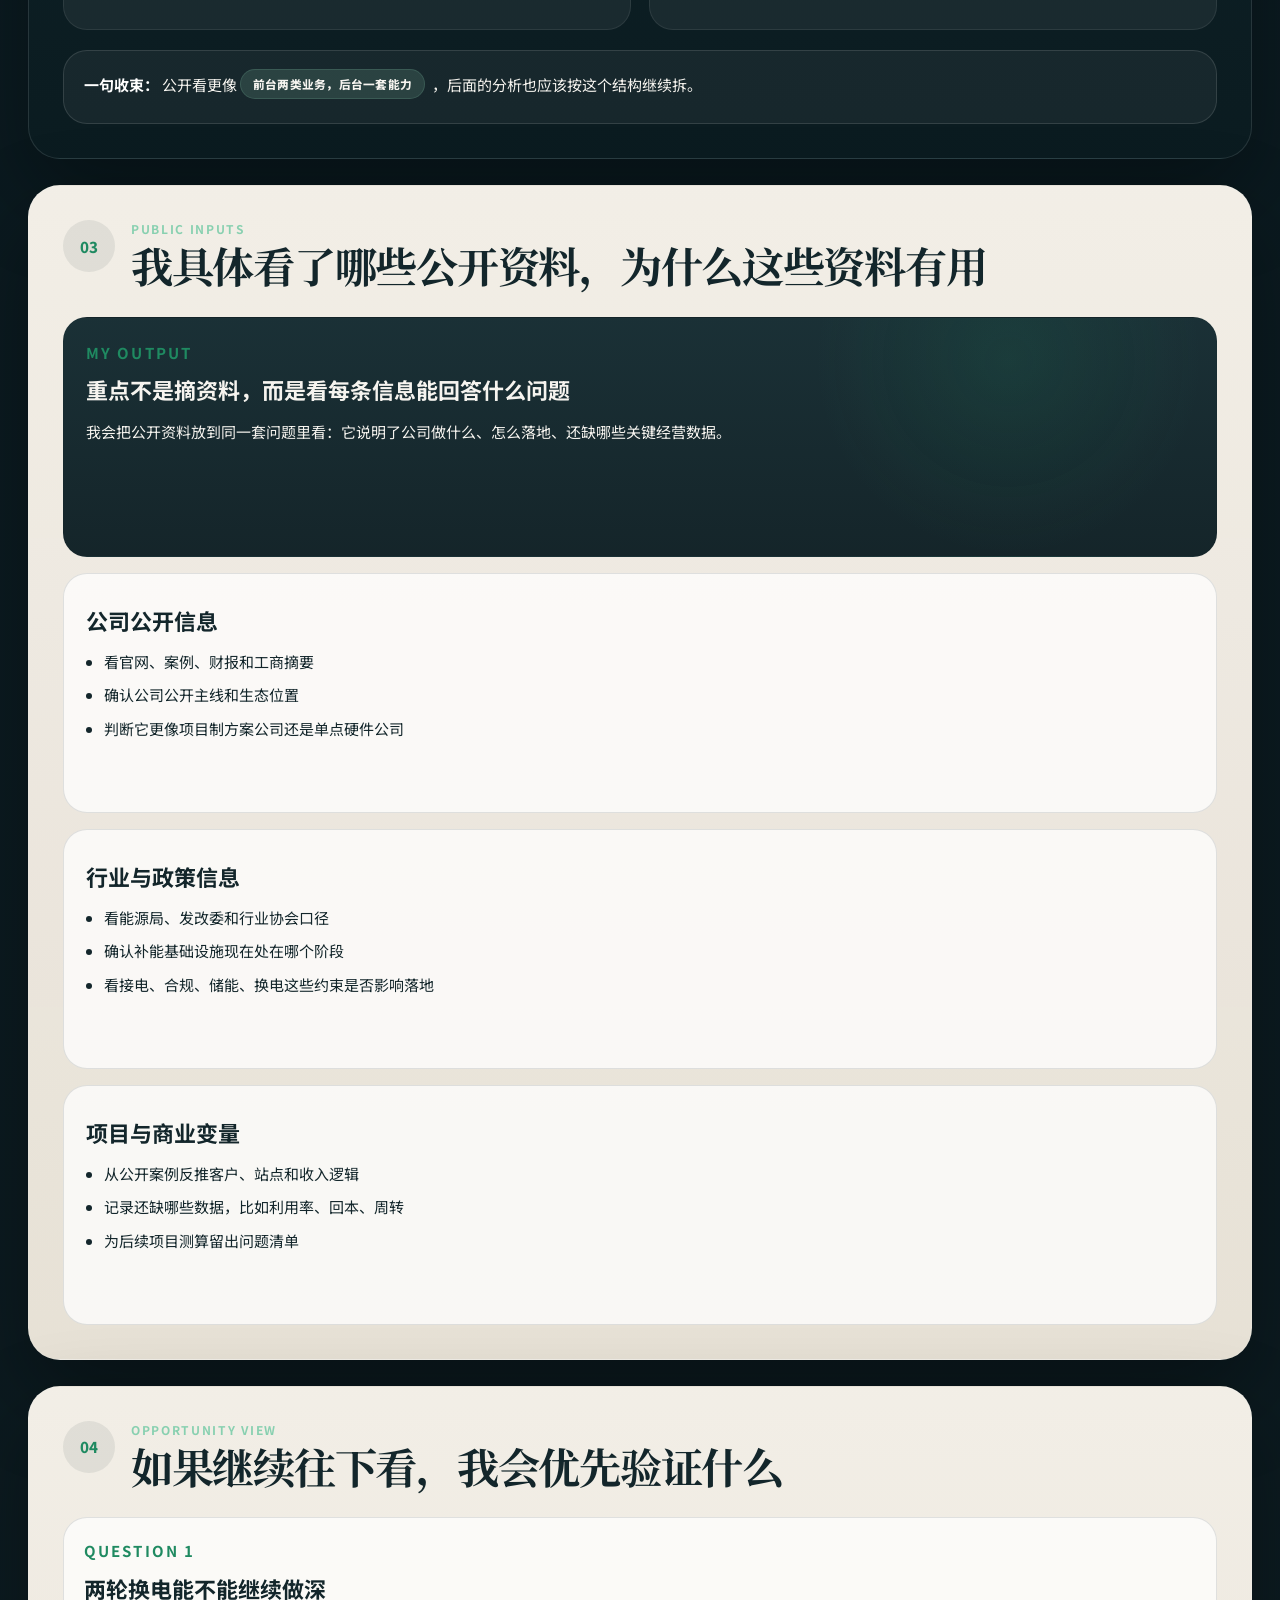
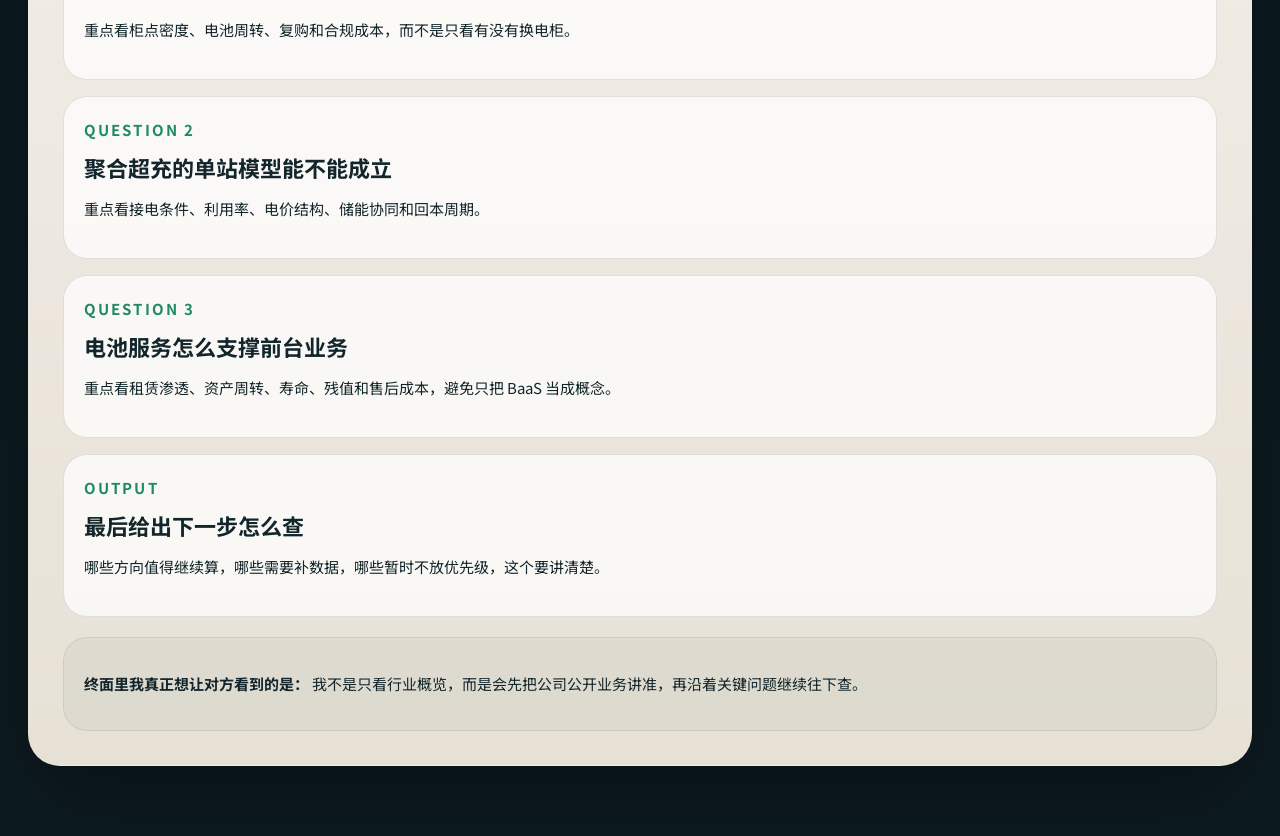
==== commit c9d87bc9: "Make showcase labels more natural for live interview" ====
--- a/live-walkthrough.html
+++ b/live-walkthrough.html
@@ -23,15 +23,15 @@
           <p class="rail-kicker">Live Walkthrough</p>
           <h1>微网数电公开业务<br />讲解版</h1>
           <p class="rail-summary">
-            这版只做三件事：先讲清公司公开在做什么，再说明我是怎么收公开信息和拉成同一口径，最后给一个不过度的初步判断。
+            这版只做三件事：先讲清公司公开在做什么，再说明我看了哪些公开资料，最后说如果继续研究，我会优先验证哪些问题。
           </p>
 
           <nav class="rail-nav" aria-label="页面目录">
             <a href="#hero">总览</a>
             <a href="#company">公司定位</a>
             <a href="#screening">业务主线</a>
-            <a href="#decision-case">信息整理</a>
-            <a href="#workflow">机会判断</a>
+            <a href="#decision-case">看了什么</a>
+            <a href="#workflow">继续看什么</a>
           </nav>
 
           <div class="rail-badge">
@@ -70,14 +70,14 @@
               <span class="metric-note">官网 / 财报 / 行业政策</span>
             </article>
             <article class="metric-card metric-amber">
-              <span class="metric-value">1张</span>
-              <span class="metric-label">同口径底表</span>
-              <span class="metric-note">来源、字段、判断备注统一</span>
+              <span class="metric-value">1套</span>
+              <span class="metric-label">对比口径</span>
+              <span class="metric-note">把资料放到同一套问题里看</span>
             </article>
             <article class="metric-card metric-coral">
-              <span class="metric-value">1次</span>
-              <span class="metric-label">轻量初筛</span>
-              <span class="metric-note">先判断值不值得继续看</span>
+              <span class="metric-value">3个</span>
+              <span class="metric-label">后续问题</span>
+              <span class="metric-note">继续验证业务是不是能做深</span>
             </article>
           </div>
         </section>
@@ -160,23 +160,23 @@
             <p class="section-index">03</p>
             <div>
               <p class="section-kicker">Public Inputs</p>
-              <h3>我会怎么把公开信息整理成可比较的底表</h3>
+              <h3>我具体看了哪些公开资料，为什么这些资料有用</h3>
             </div>
           </div>
 
           <div class="decision-grid">
             <article class="decision-card decision-card-primary">
               <p class="card-tag">My Output</p>
-              <h4>重点不是摘资料，而是整理成统一口径</h4>
-              <p>我会先把来源、字段和判断备注统一下来，最后形成一张后面可以继续比较、更新和复用的底表。</p>
+              <h4>重点不是摘资料，而是看每条信息能回答什么问题</h4>
+              <p>我会把公开资料放到同一套问题里看：它说明了公司做什么、怎么落地、还缺哪些关键经营数据。</p>
             </article>
 
             <article class="decision-card">
               <h4>公司公开信息</h4>
               <ul>
                 <li>看官网、案例、财报和工商摘要</li>
-                <li>整理业务场景、能力表述和治理结构</li>
-                <li>先把公司公开主线讲准</li>
+                <li>确认公司公开主线和生态位置</li>
+                <li>判断它更像项目制方案公司还是单点硬件公司</li>
               </ul>
             </article>
 
@@ -184,17 +184,17 @@
               <h4>行业与政策信息</h4>
               <ul>
                 <li>看能源局、发改委和行业协会口径</li>
-                <li>整理市场阶段、设施口径和落地约束</li>
-                <li>判断这是短期机会还是长期方向</li>
+                <li>确认补能基础设施现在处在哪个阶段</li>
+                <li>看接电、合规、储能、换电这些约束是否影响落地</li>
               </ul>
             </article>
 
             <article class="decision-card">
               <h4>项目与商业变量</h4>
               <ul>
-                <li>整理客户类型、站点类型和收入逻辑</li>
-                <li>补上成本驱动、关键约束和缺失数据</li>
-                <li>让后面的机会判断有抓手</li>
+                <li>从公开案例反推客户、站点和收入逻辑</li>
+                <li>记录还缺哪些数据，比如利用率、回本、周转</li>
+                <li>为后续项目测算留出问题清单</li>
               </ul>
             </article>
           </div>
@@ -205,37 +205,37 @@
             <p class="section-index">04</p>
             <div>
               <p class="section-kicker">Opportunity View</p>
-              <h3>这些信息最后怎么支持一个很轻的机会初筛</h3>
+              <h3>如果继续往下看，我会优先验证什么</h3>
             </div>
           </div>
 
           <div class="workflow-strip">
             <article class="workflow-step">
               <p class="card-tag">Question 1</p>
-              <h4>先看需求是不是足够真实</h4>
-              <p>先判断这个场景是不是高频、刚需、可持续，而不是只因为行业热就默认值得做。</p>
+              <h4>两轮换电能不能继续做深</h4>
+              <p>重点看柜点密度、电池周转、复购和合规成本，而不是只看有没有换电柜。</p>
             </article>
             <article class="workflow-step">
               <p class="card-tag">Question 2</p>
-              <h4>再看价值到底落在哪里</h4>
-              <p>要先看赚钱点落在设备、服务、租赁、站端运营还是电池资产管理，不然很容易把故事和生意混在一起。</p>
+              <h4>聚合超充的单站模型能不能成立</h4>
+              <p>重点看接电条件、利用率、电价结构、储能协同和回本周期。</p>
             </article>
             <article class="workflow-step">
               <p class="card-tag">Question 3</p>
-              <h4>再看最大的落地约束</h4>
-              <p>补能项目最后通常卡在站点条件、电力容量、资产投入、合作推进或合规，不会只卡在概念本身。</p>
+              <h4>电池服务怎么支撑前台业务</h4>
+              <p>重点看租赁渗透、资产周转、寿命、残值和售后成本，避免只把 BaaS 当成概念。</p>
             </article>
             <article class="workflow-step">
               <p class="card-tag">Output</p>
-              <h4>最后给一个初步结论</h4>
-              <p>我的输出会先是“值得继续看 / 需要补数据 / 暂不优先”，而不是假装一开始就有很完整的模型。</p>
+              <h4>最后给出下一步怎么查</h4>
+              <p>哪些方向值得继续算，哪些需要补数据，哪些暂时不放优先级，这个要讲清楚。</p>
             </article>
           </div>
 
           <div class="quote-box">
             <p>
               <strong>终面里我真正想让对方看到的是：</strong>
-              我不只会先看懂一家公司公开到底在做什么，也会把公开信息整理成统一口径，再进一步支持机会识别和初步评估。
+              我不是只看行业概览，而是会先把公司公开业务讲准，再沿着关键问题继续往下查。
             </p>
           </div>
         </section>
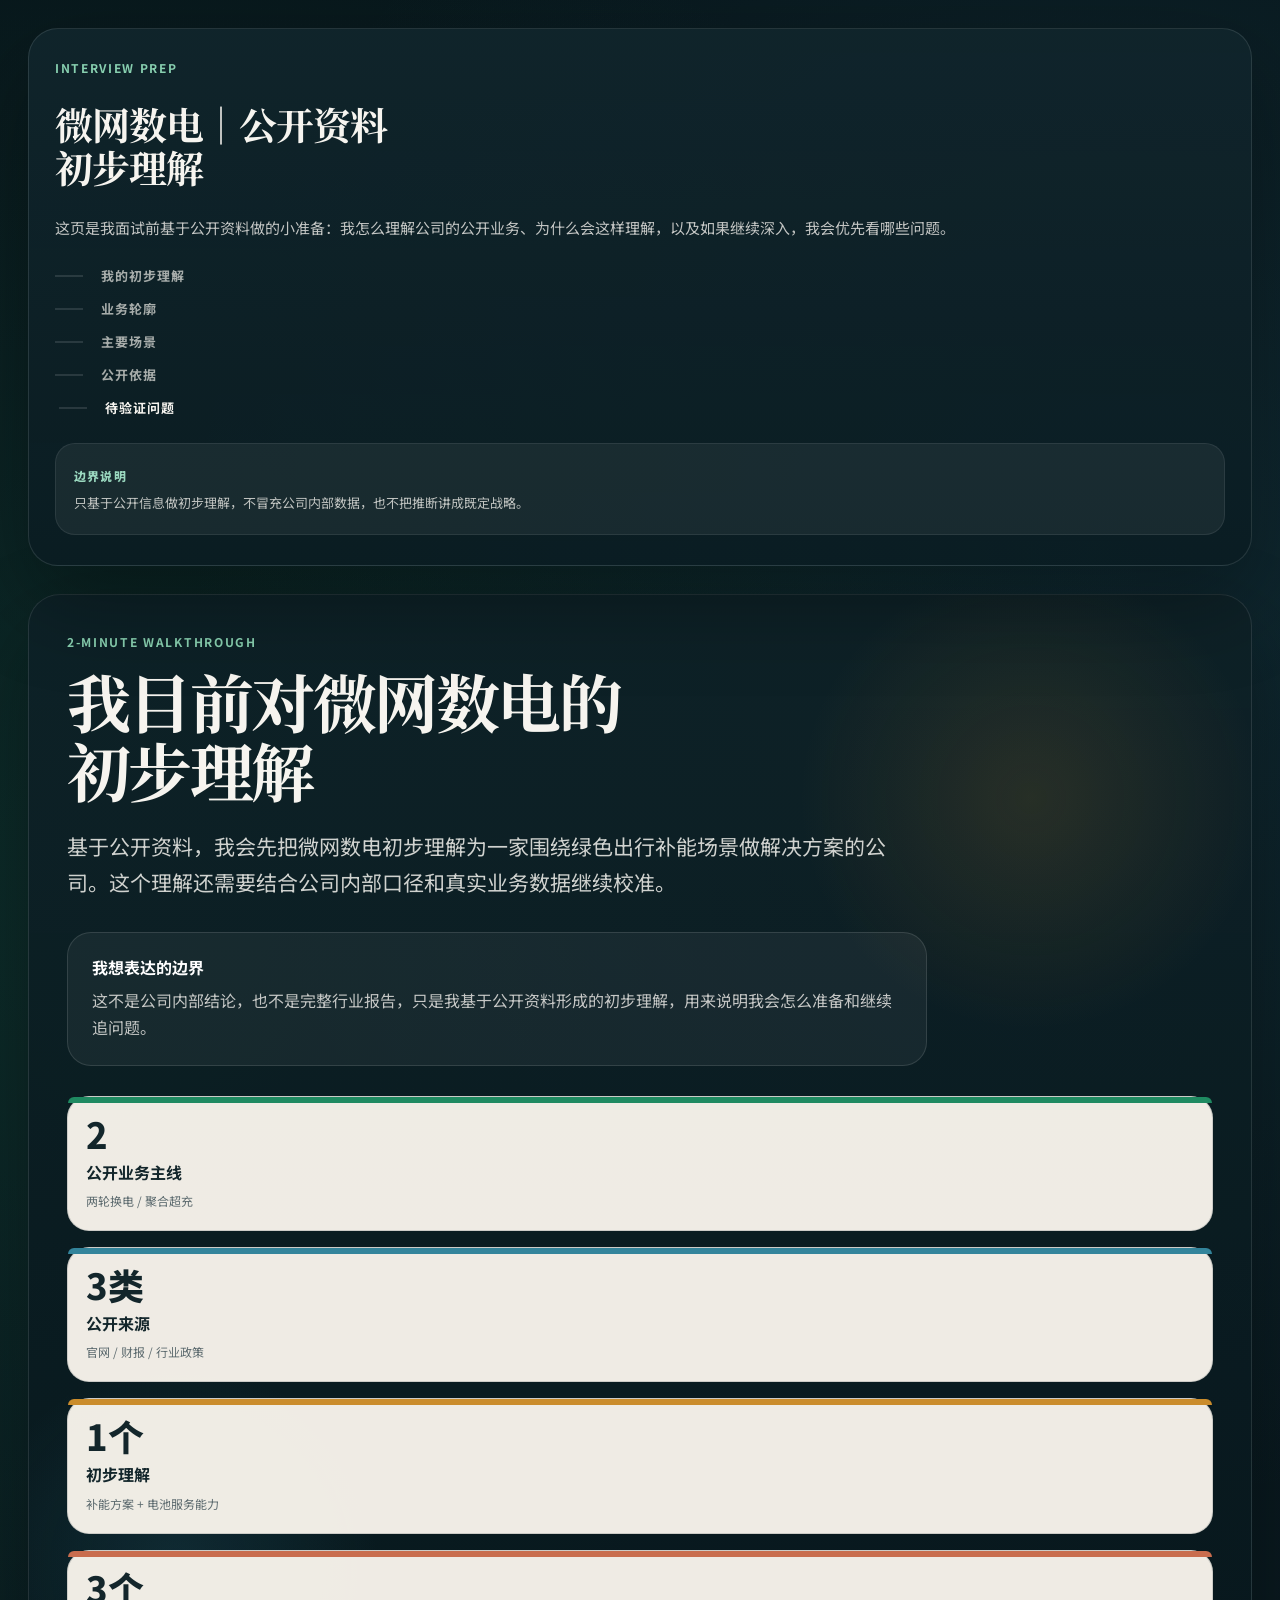
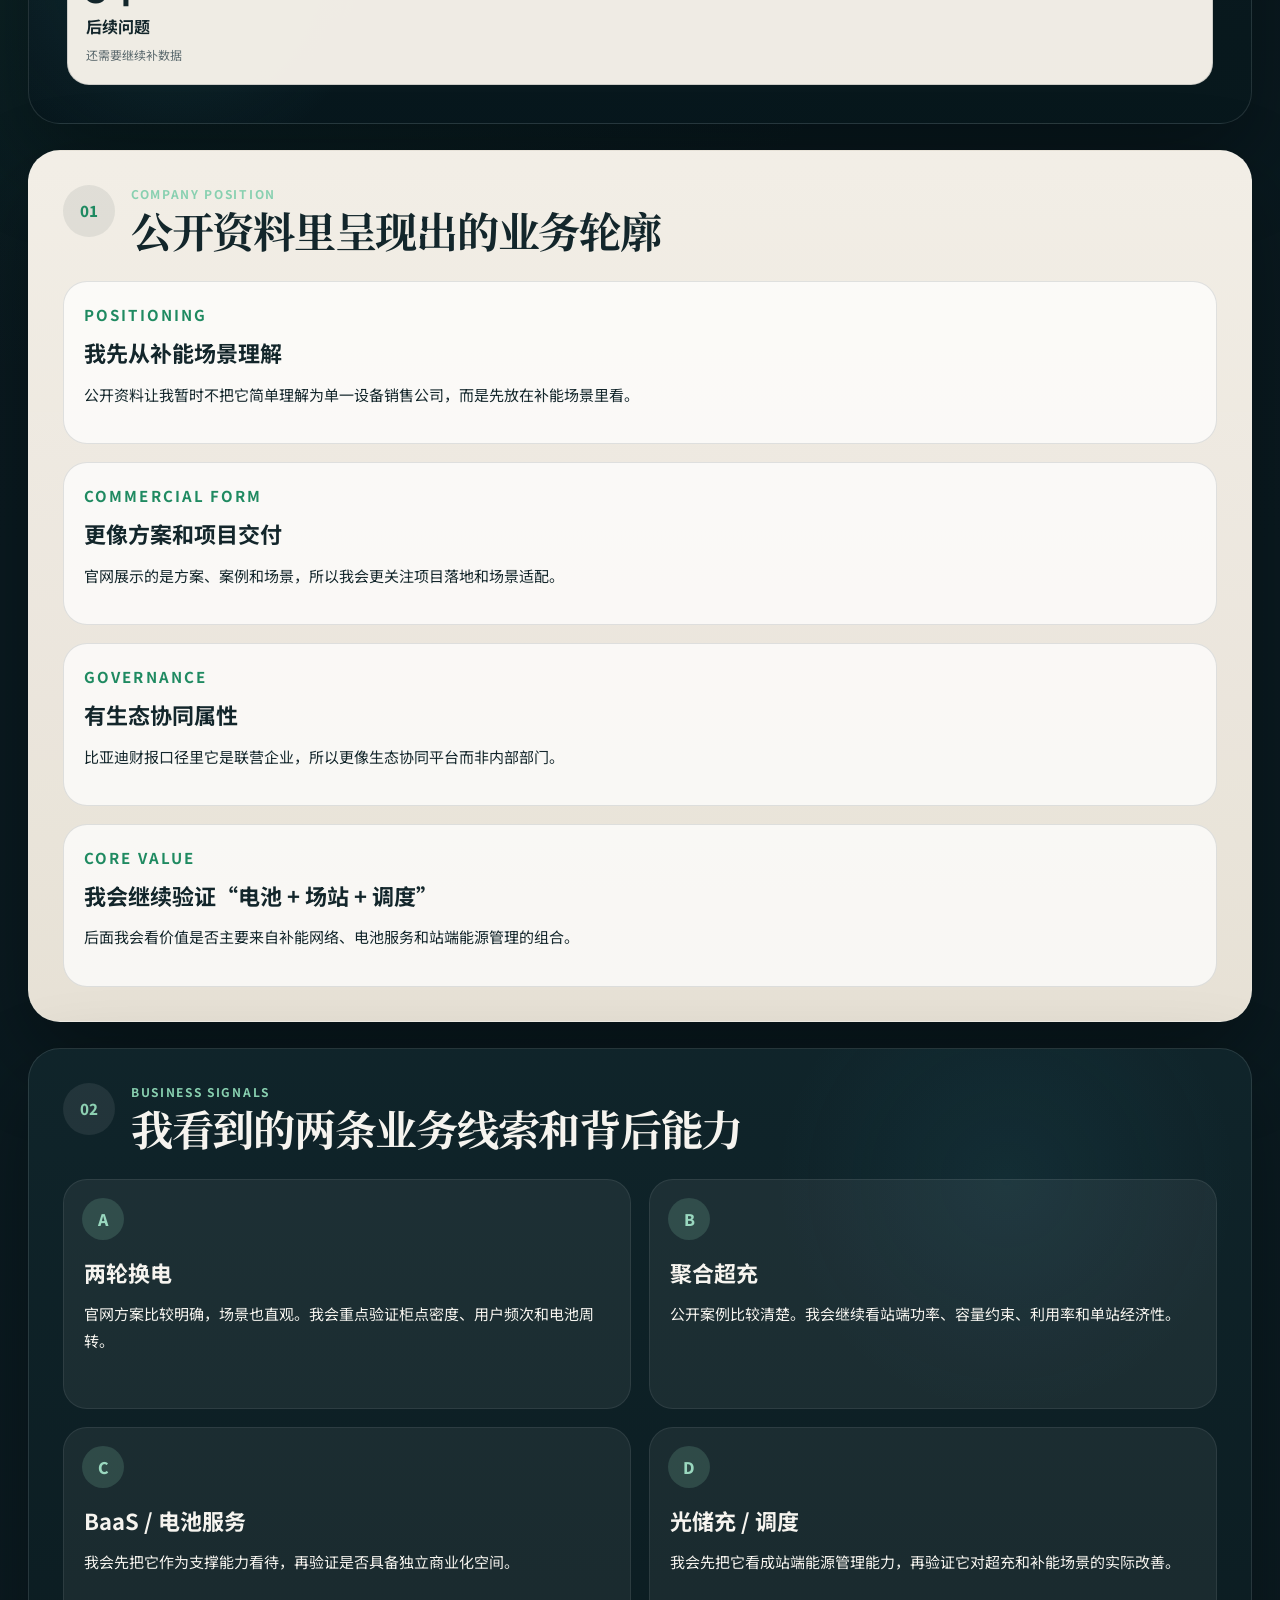
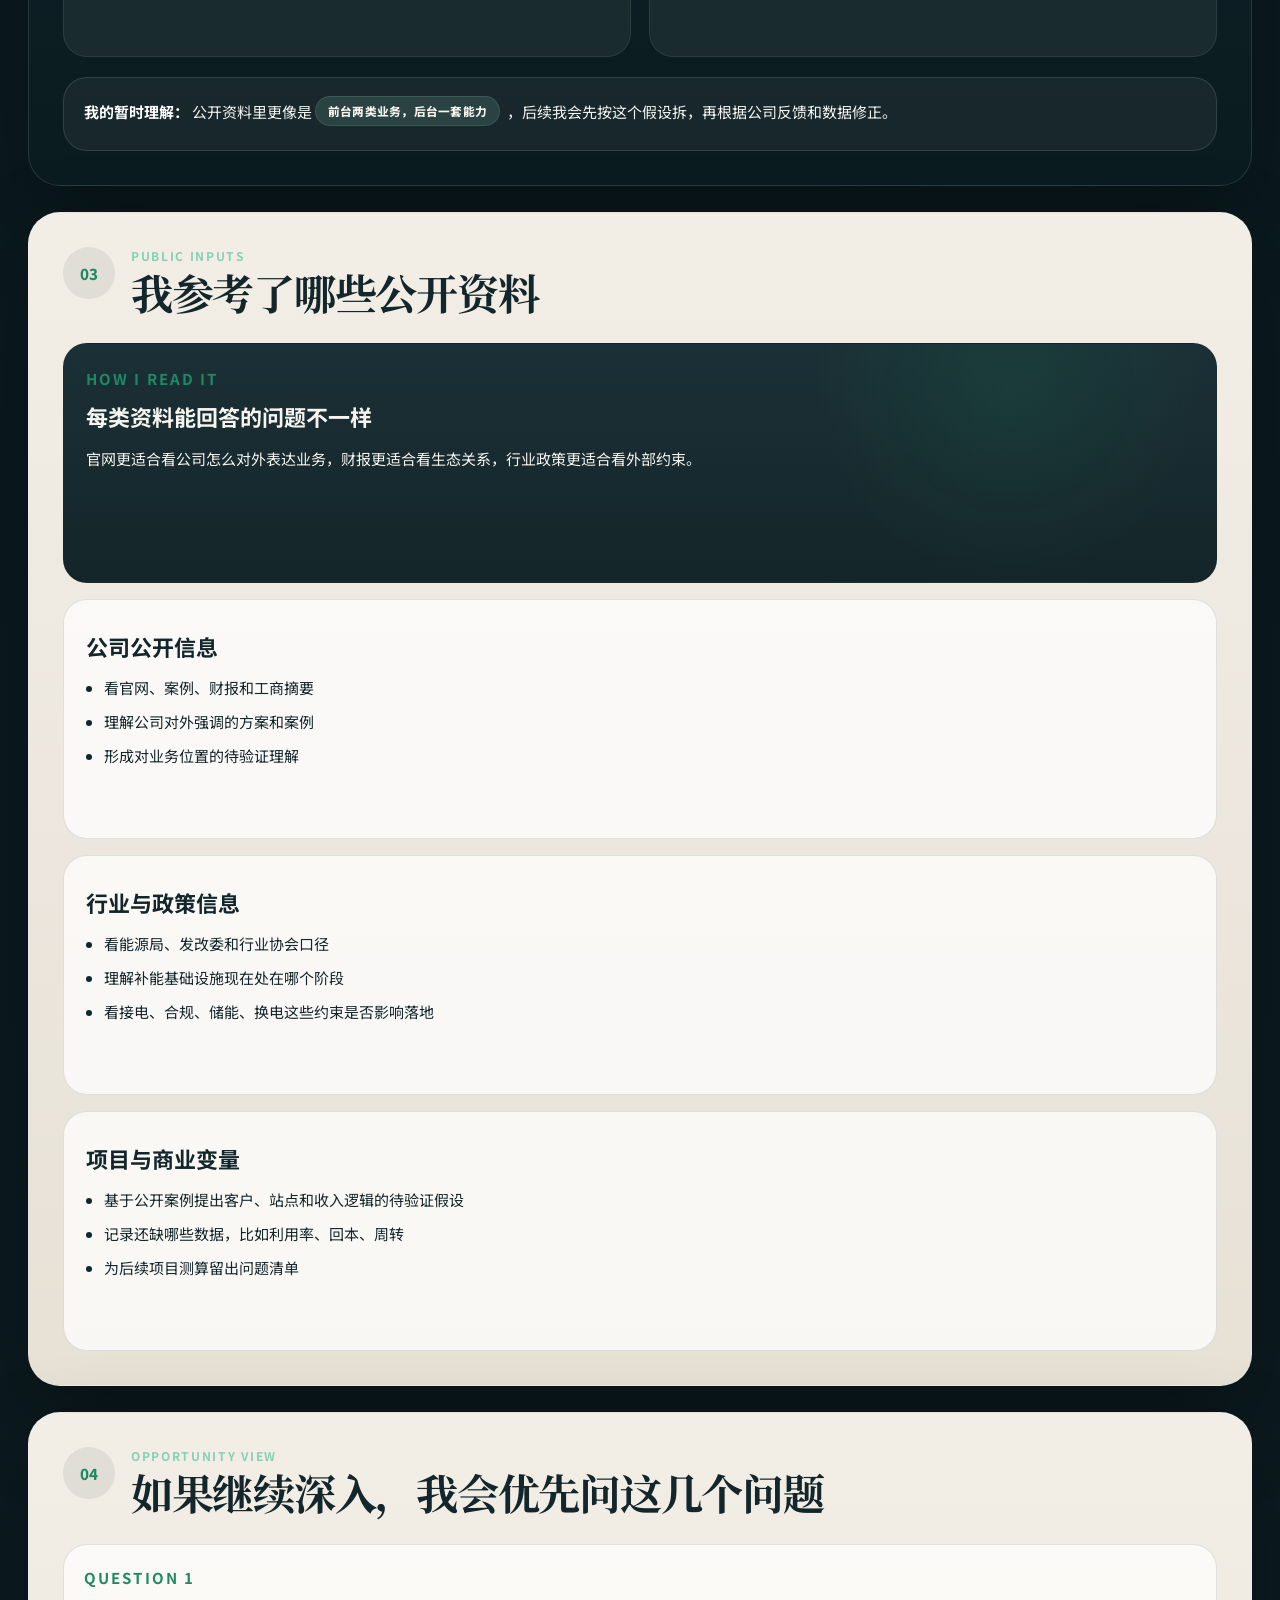
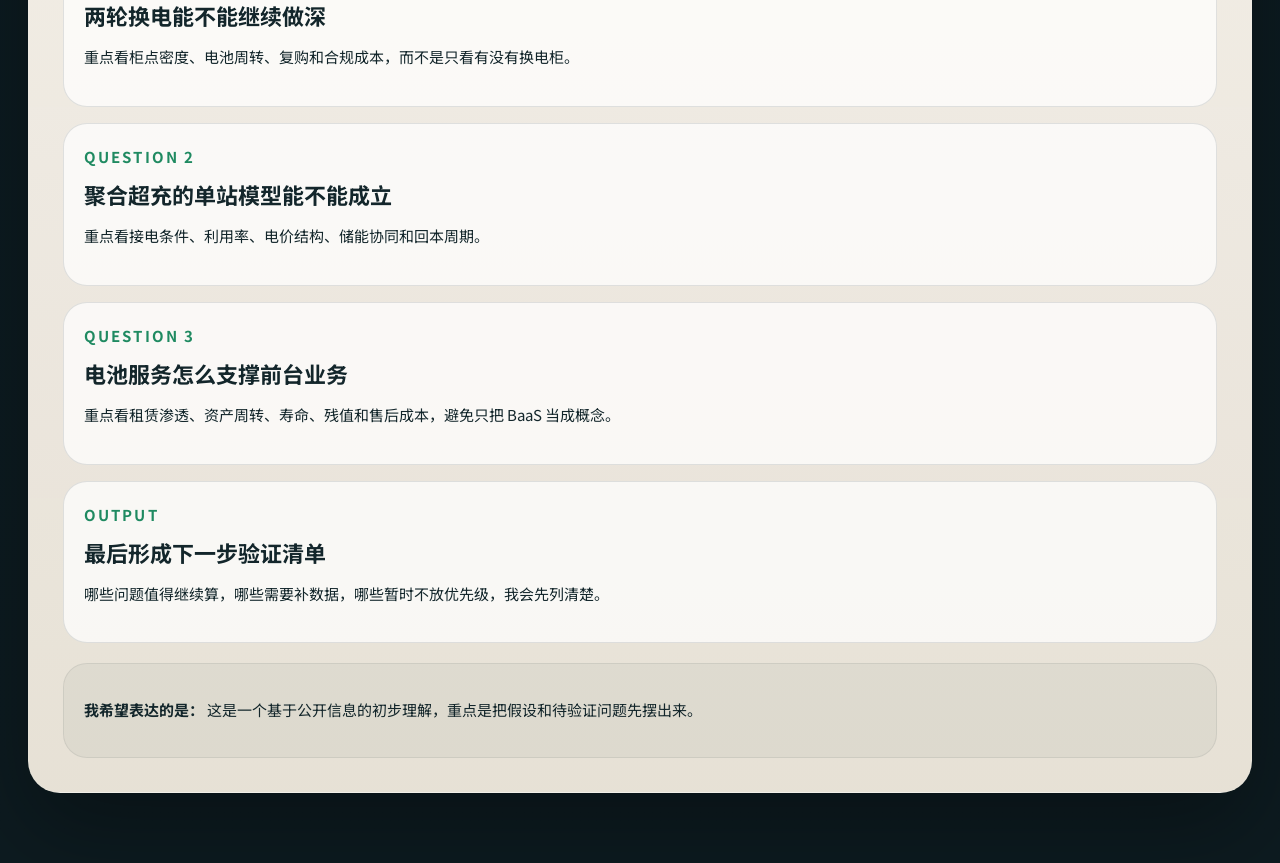
==== commit 3c8be264: "Soften showcase into candidate understanding framing" ====
--- a/live-walkthrough.html
+++ b/live-walkthrough.html
@@ -3,10 +3,10 @@
   <head>
     <meta charset="UTF-8" />
     <meta name="viewport" content="width=device-width, initial-scale=1.0" />
-    <title>微网数电｜公开业务讲解版</title>
+    <title>微网数电｜公开资料初步理解</title>
     <meta
       name="description"
-      content="用于面试 screen-share 的微网数电公开业务理解精简讲解版。"
+      content="用于面试 screen-share 的微网数电公开信息准备页。"
     />
     <link rel="preconnect" href="https://fonts.googleapis.com" />
     <link rel="preconnect" href="https://fonts.gstatic.com" crossorigin />
@@ -20,18 +20,18 @@
     <div class="page-shell">
       <aside class="side-rail">
         <div class="rail-inner">
-          <p class="rail-kicker">Live Walkthrough</p>
-          <h1>微网数电公开业务<br />讲解版</h1>
+          <p class="rail-kicker">Interview Prep</p>
+          <h1>微网数电｜公开资料<br />初步理解</h1>
           <p class="rail-summary">
-            这版只做三件事：先讲清公司公开在做什么，再说明我看了哪些公开资料，最后说如果继续研究，我会优先验证哪些问题。
+            这页是我面试前基于公开资料做的小准备：我怎么理解公司的公开业务、为什么会这样理解，以及如果继续深入，我会优先看哪些问题。
           </p>
 
           <nav class="rail-nav" aria-label="页面目录">
-            <a href="#hero">总览</a>
-            <a href="#company">公司定位</a>
-            <a href="#screening">业务主线</a>
-            <a href="#decision-case">看了什么</a>
-            <a href="#workflow">继续看什么</a>
+            <a href="#hero">我的初步理解</a>
+            <a href="#company">业务轮廓</a>
+            <a href="#screening">主要场景</a>
+            <a href="#decision-case">公开依据</a>
+            <a href="#workflow">待验证问题</a>
           </nav>
 
           <div class="rail-badge">
@@ -45,15 +45,15 @@
         <section id="hero" class="hero-panel">
           <div class="hero-copy">
             <p class="eyebrow">2-Minute Walkthrough</p>
-            <h2>先把公司到底在做什么<br />讲清楚</h2>
+            <h2>我目前对微网数电的<br />初步理解</h2>
             <p class="lead">
-              我对微网数电的理解是，它不是单纯卖充电设备，也不是单纯做软件平台，而是围绕绿色出行补能场景，做两轮换电、聚合超充以及相关电池服务和数字化运营方案。
+              基于公开资料，我会先把微网数电初步理解为一家围绕绿色出行补能场景做解决方案的公司。这个理解还需要结合公司内部口径和真实业务数据继续校准。
             </p>
 
             <div class="hero-callout">
-              <strong>一句话定位</strong>
+              <strong>我想表达的边界</strong>
               <p>
-                我会把它理解成一家补能基础设施方案和电池资产运营结合的公司，前台主要是两轮换电和聚合超充。
+                这不是公司内部结论，也不是完整行业报告，只是我基于公开资料形成的初步理解，用来说明我会怎么准备和继续追问题。
               </p>
             </div>
           </div>
@@ -70,14 +70,14 @@
               <span class="metric-note">官网 / 财报 / 行业政策</span>
             </article>
             <article class="metric-card metric-amber">
-              <span class="metric-value">1套</span>
-              <span class="metric-label">对比口径</span>
-              <span class="metric-note">把资料放到同一套问题里看</span>
+              <span class="metric-value">1个</span>
+              <span class="metric-label">初步理解</span>
+              <span class="metric-note">补能方案 + 电池服务能力</span>
             </article>
             <article class="metric-card metric-coral">
               <span class="metric-value">3个</span>
               <span class="metric-label">后续问题</span>
-              <span class="metric-note">继续验证业务是不是能做深</span>
+              <span class="metric-note">还需要继续补数据</span>
             </article>
           </div>
         </section>
@@ -87,30 +87,30 @@
             <p class="section-index">01</p>
             <div>
               <p class="section-kicker">Company Position</p>
-              <h3>公开信息看，它不是卖单一设备的公司</h3>
+              <h3>公开资料里呈现出的业务轮廓</h3>
             </div>
           </div>
 
           <div class="reference-grid">
             <article class="reference-card">
               <p class="card-tag">Positioning</p>
-              <h4>围绕补能场景做解决方案</h4>
-              <p>公司公开重点是补能场景，不是孤立硬件，也不是泛泛软件平台。</p>
+              <h4>我先从补能场景理解</h4>
+              <p>公开资料让我暂时不把它简单理解为单一设备销售公司，而是先放在补能场景里看。</p>
             </article>
             <article class="reference-card">
               <p class="card-tag">Commercial Form</p>
-              <h4>更像项目制和系统集成</h4>
-              <p>官网展示的是方案、案例和场景，不是标准产品菜单和报价体系。</p>
+              <h4>更像方案和项目交付</h4>
+              <p>官网展示的是方案、案例和场景，所以我会更关注项目落地和场景适配。</p>
             </article>
             <article class="reference-card">
               <p class="card-tag">Governance</p>
-              <h4>有强生态属性，但不是全资体系</h4>
+              <h4>有生态协同属性</h4>
               <p>比亚迪财报口径里它是联营企业，所以更像生态协同平台而非内部部门。</p>
             </article>
             <article class="reference-card">
               <p class="card-tag">Core Value</p>
-              <h4>真正卖的是“电池 + 场站 + 调度”组合</h4>
-              <p>它的价值不只在设备，而在补能网络、电池服务和站端能源管理组合能力。</p>
+              <h4>我会继续验证“电池 + 场站 + 调度”</h4>
+              <p>后面我会看价值是否主要来自补能网络、电池服务和站端能源管理的组合。</p>
             </article>
           </div>
         </section>
@@ -119,8 +119,8 @@
           <div class="section-heading">
             <p class="section-index">02</p>
             <div>
-              <p class="section-kicker">Business Lines</p>
-              <h3>前台最清楚的是两类业务，后台是一套能力</h3>
+              <p class="section-kicker">Business Signals</p>
+              <h3>我看到的两条业务线索和背后能力</h3>
             </div>
           </div>
 
@@ -128,30 +128,30 @@
             <article class="gate-card">
               <span class="gate-no">A</span>
               <h4>两轮换电</h4>
-              <p>公开方案明确、场景也最直观，核心是高频补能网络和电池周转效率。</p>
+              <p>官网方案比较明确，场景也直观。我会重点验证柜点密度、用户频次和电池周转。</p>
             </article>
             <article class="gate-card">
               <span class="gate-no">B</span>
               <h4>聚合超充</h4>
-              <p>公开案例清楚，核心不是多装桩，而是提升站端功率和缓解容量约束。</p>
+              <p>公开案例比较清楚。我会继续看站端功率、容量约束、利用率和单站经济性。</p>
             </article>
             <article class="gate-card">
               <span class="gate-no">C</span>
               <h4>BaaS / 电池服务</h4>
-              <p>更像支付、租赁和资产管理机制，是支撑前台业务的底层能力，不适合单独拔高成赛道。</p>
+              <p>我会先把它作为支撑能力看待，再验证是否具备独立商业化空间。</p>
             </article>
             <article class="gate-card">
               <span class="gate-no">D</span>
               <h4>光储充 / 调度</h4>
-              <p>更像站端能源管理能力，用来支撑超充和补能场景，而不是和前台业务平行存在。</p>
+              <p>我会先把它看成站端能源管理能力，再验证它对超充和补能场景的实际改善。</p>
             </article>
           </div>
 
           <div class="screening-footer">
-            <strong>一句收束：</strong>
-            公开看更像
+            <strong>我的暂时理解：</strong>
+            公开资料里更像是
             <span class="inline-chip inline-chip-dark">前台两类业务，后台一套能力</span>
-            ，后面的分析也应该按这个结构继续拆。
+            ，后续我会先按这个假设拆，再根据公司反馈和数据修正。
           </div>
         </section>
 
@@ -160,23 +160,23 @@
             <p class="section-index">03</p>
             <div>
               <p class="section-kicker">Public Inputs</p>
-              <h3>我具体看了哪些公开资料，为什么这些资料有用</h3>
+              <h3>我参考了哪些公开资料</h3>
             </div>
           </div>
 
           <div class="decision-grid">
             <article class="decision-card decision-card-primary">
-              <p class="card-tag">My Output</p>
-              <h4>重点不是摘资料，而是看每条信息能回答什么问题</h4>
-              <p>我会把公开资料放到同一套问题里看：它说明了公司做什么、怎么落地、还缺哪些关键经营数据。</p>
+              <p class="card-tag">How I Read It</p>
+              <h4>每类资料能回答的问题不一样</h4>
+              <p>官网更适合看公司怎么对外表达业务，财报更适合看生态关系，行业政策更适合看外部约束。</p>
             </article>
 
             <article class="decision-card">
               <h4>公司公开信息</h4>
               <ul>
                 <li>看官网、案例、财报和工商摘要</li>
-                <li>确认公司公开主线和生态位置</li>
-                <li>判断它更像项目制方案公司还是单点硬件公司</li>
+                <li>理解公司对外强调的方案和案例</li>
+                <li>形成对业务位置的待验证理解</li>
               </ul>
             </article>
 
@@ -184,7 +184,7 @@
               <h4>行业与政策信息</h4>
               <ul>
                 <li>看能源局、发改委和行业协会口径</li>
-                <li>确认补能基础设施现在处在哪个阶段</li>
+                <li>理解补能基础设施现在处在哪个阶段</li>
                 <li>看接电、合规、储能、换电这些约束是否影响落地</li>
               </ul>
             </article>
@@ -192,7 +192,7 @@
             <article class="decision-card">
               <h4>项目与商业变量</h4>
               <ul>
-                <li>从公开案例反推客户、站点和收入逻辑</li>
+                <li>基于公开案例提出客户、站点和收入逻辑的待验证假设</li>
                 <li>记录还缺哪些数据，比如利用率、回本、周转</li>
                 <li>为后续项目测算留出问题清单</li>
               </ul>
@@ -205,7 +205,7 @@
             <p class="section-index">04</p>
             <div>
               <p class="section-kicker">Opportunity View</p>
-              <h3>如果继续往下看，我会优先验证什么</h3>
+              <h3>如果继续深入，我会优先问这几个问题</h3>
             </div>
           </div>
 
@@ -227,15 +227,15 @@
             </article>
             <article class="workflow-step">
               <p class="card-tag">Output</p>
-              <h4>最后给出下一步怎么查</h4>
-              <p>哪些方向值得继续算，哪些需要补数据，哪些暂时不放优先级，这个要讲清楚。</p>
+              <h4>最后形成下一步验证清单</h4>
+              <p>哪些问题值得继续算，哪些需要补数据，哪些暂时不放优先级，我会先列清楚。</p>
             </article>
           </div>
 
           <div class="quote-box">
             <p>
-              <strong>终面里我真正想让对方看到的是：</strong>
-              我不是只看行业概览，而是会先把公司公开业务讲准，再沿着关键问题继续往下查。
+              <strong>我希望表达的是：</strong>
+              这是一个基于公开信息的初步理解，重点是把假设和待验证问题先摆出来。
             </p>
           </div>
         </section>
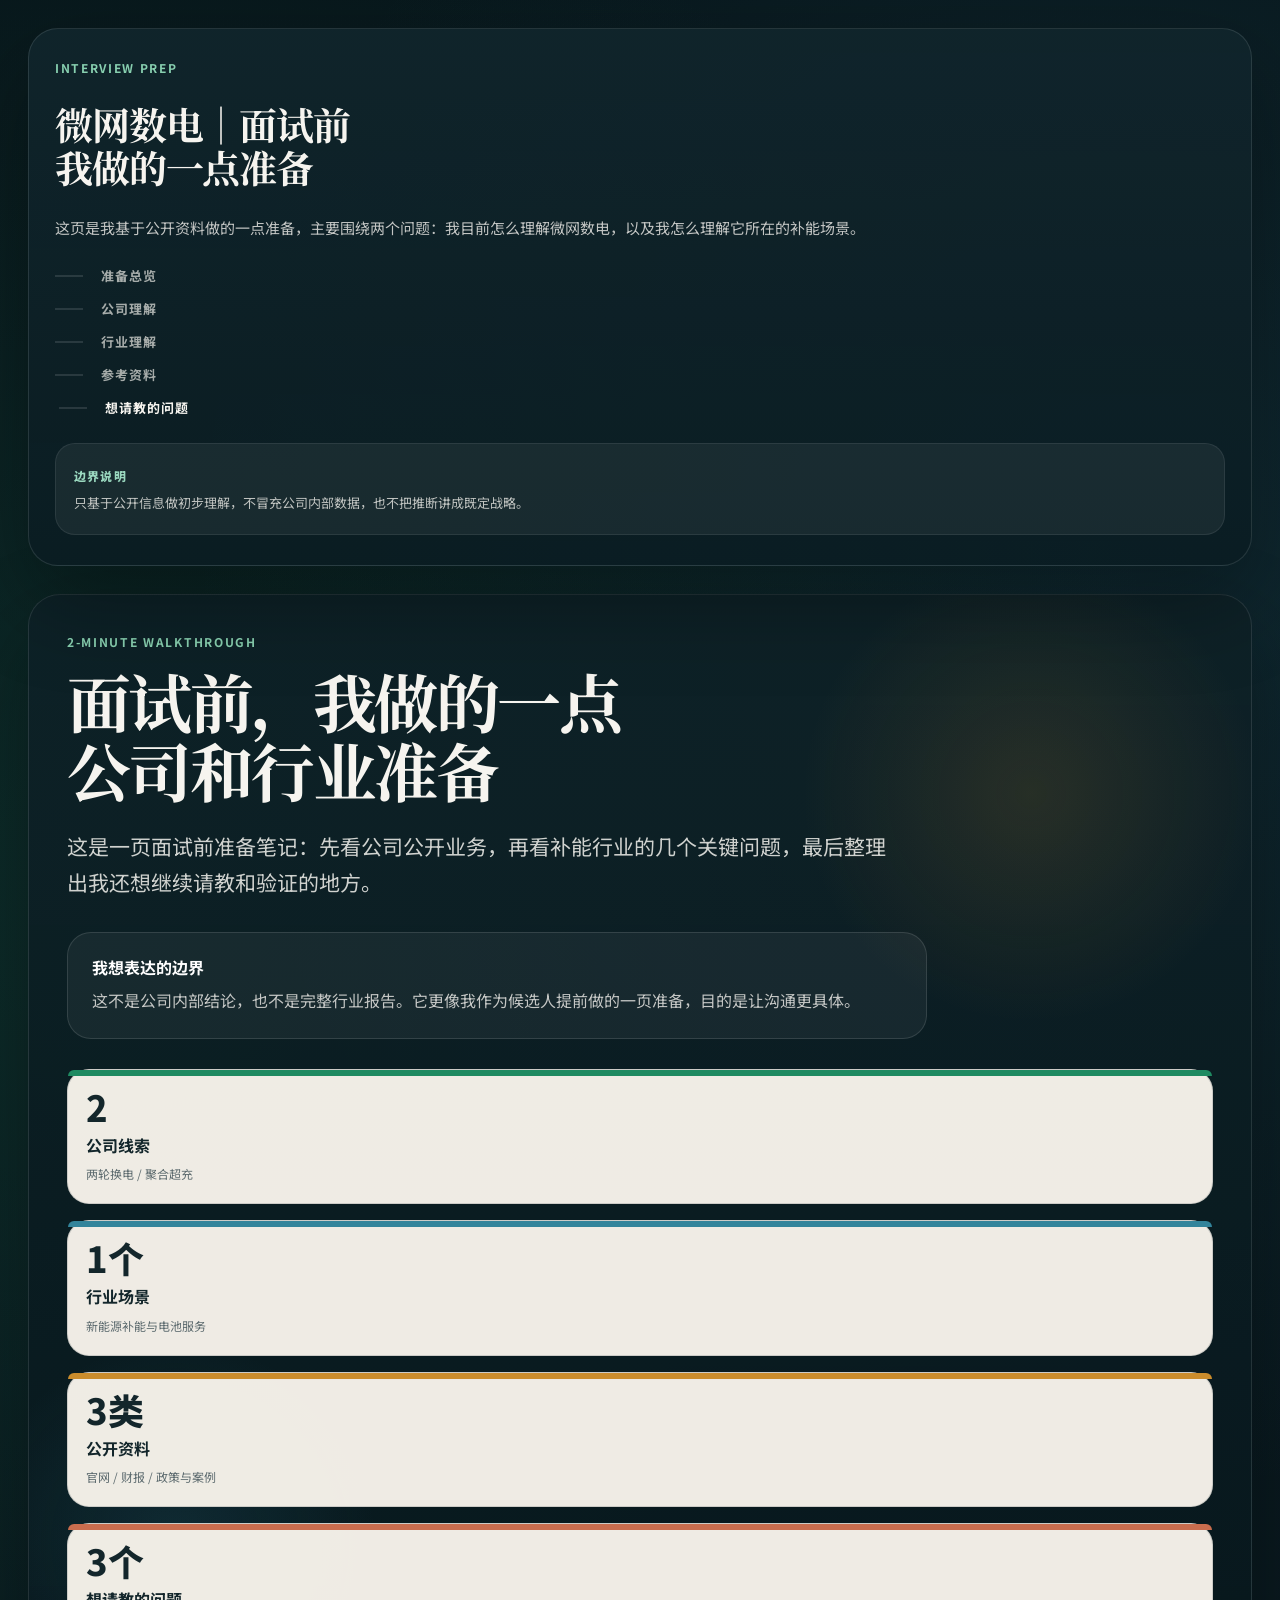
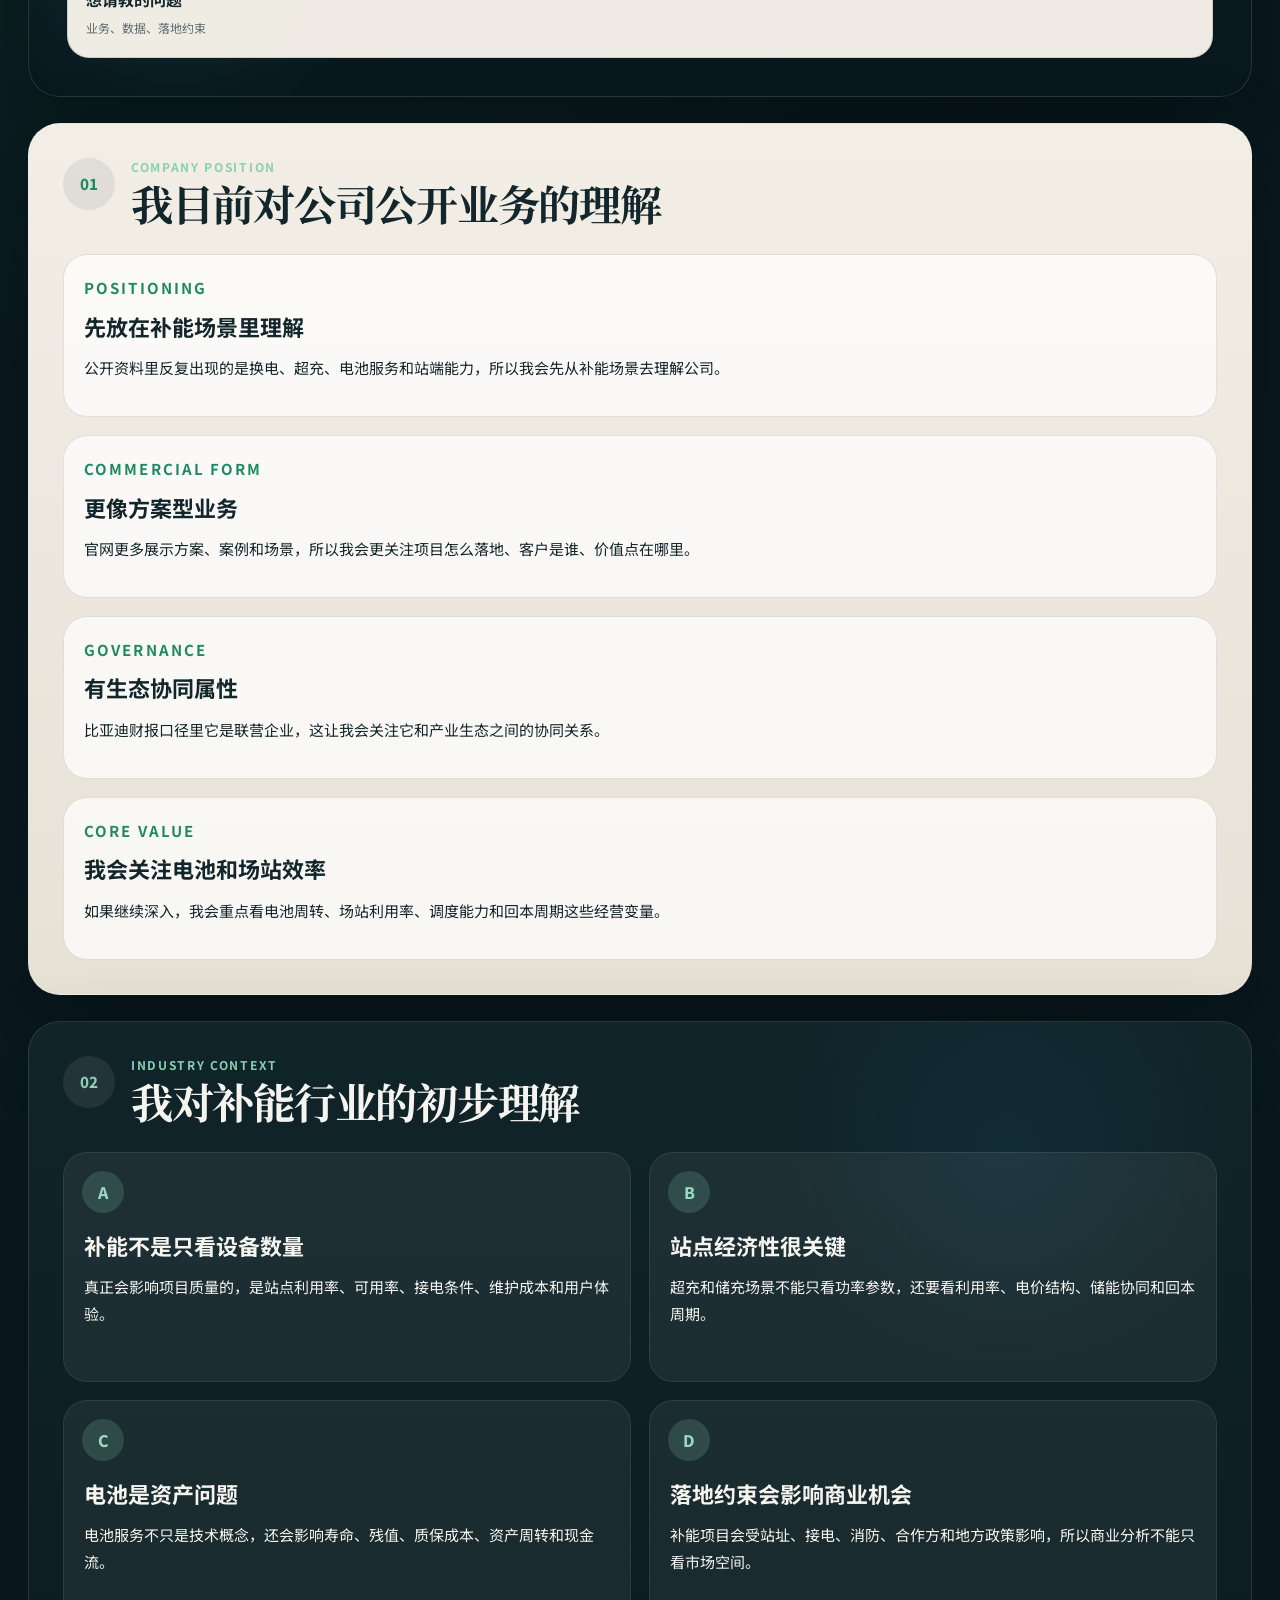
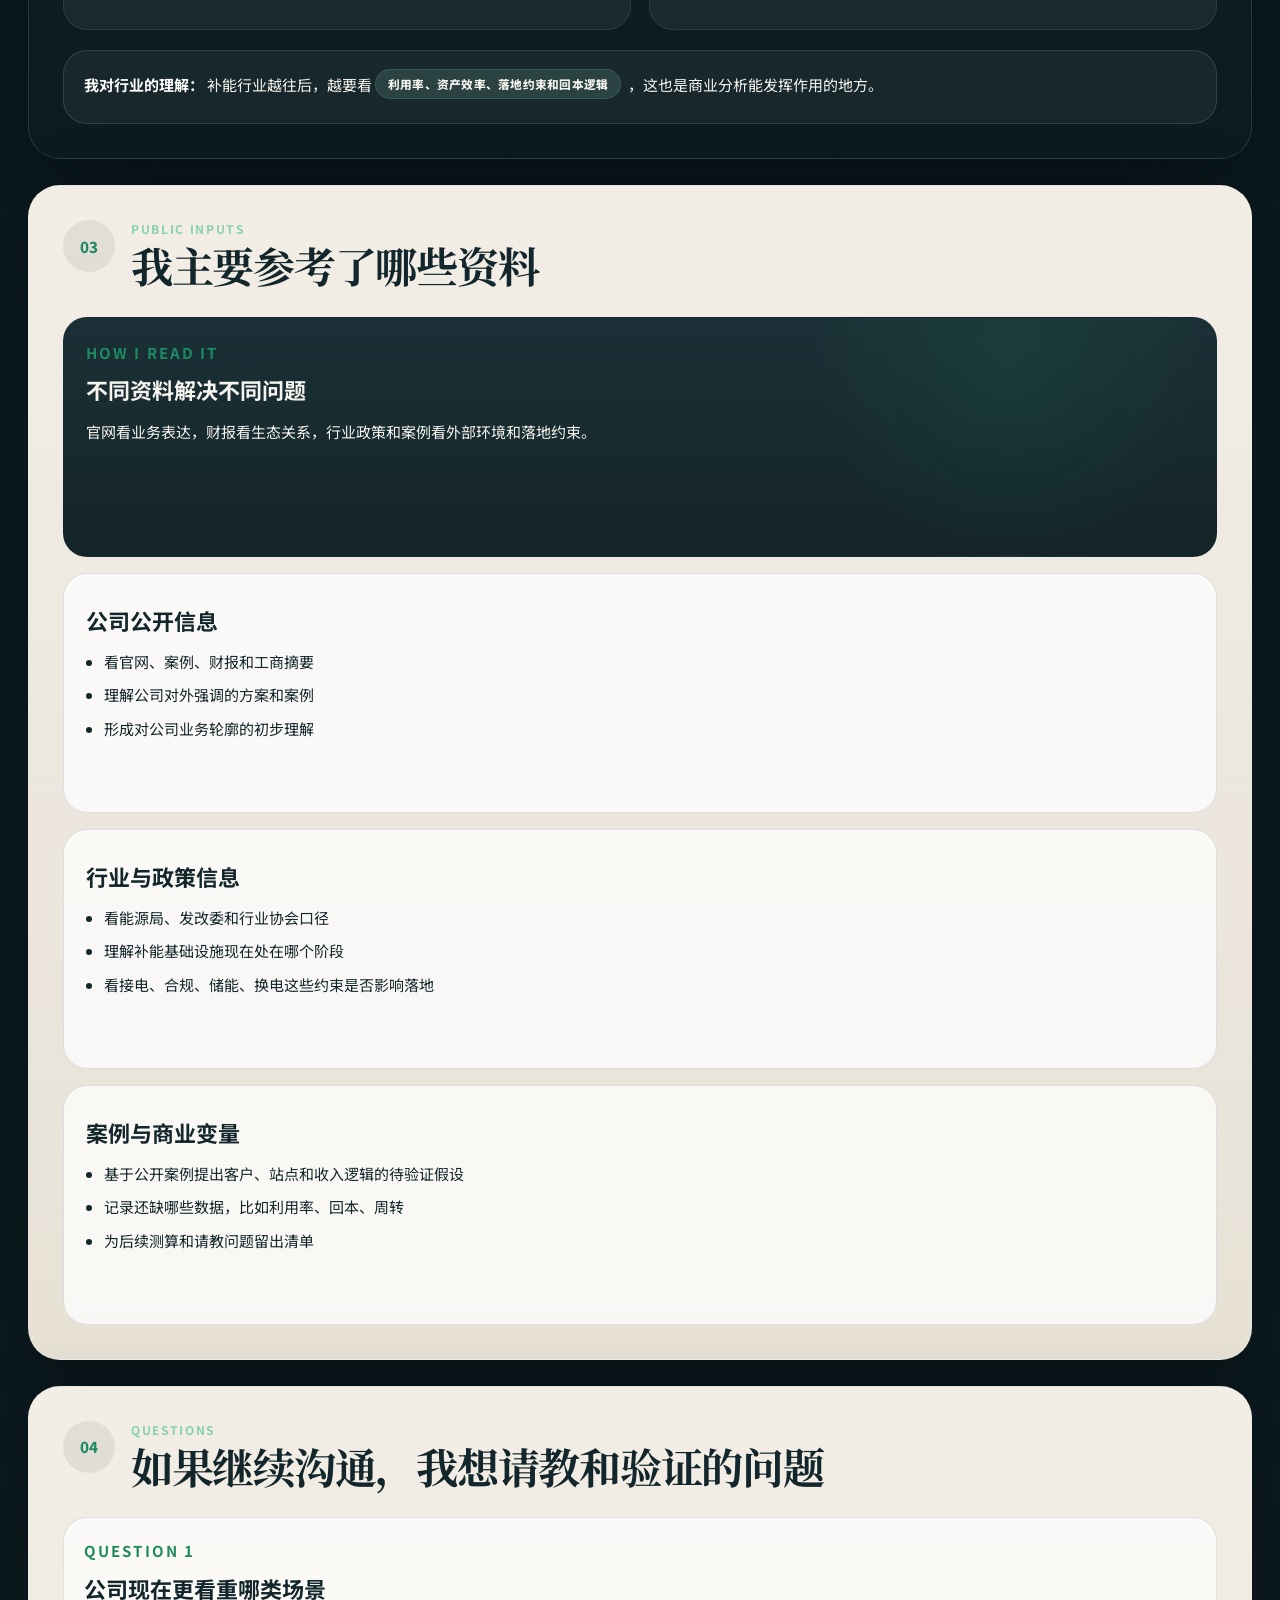
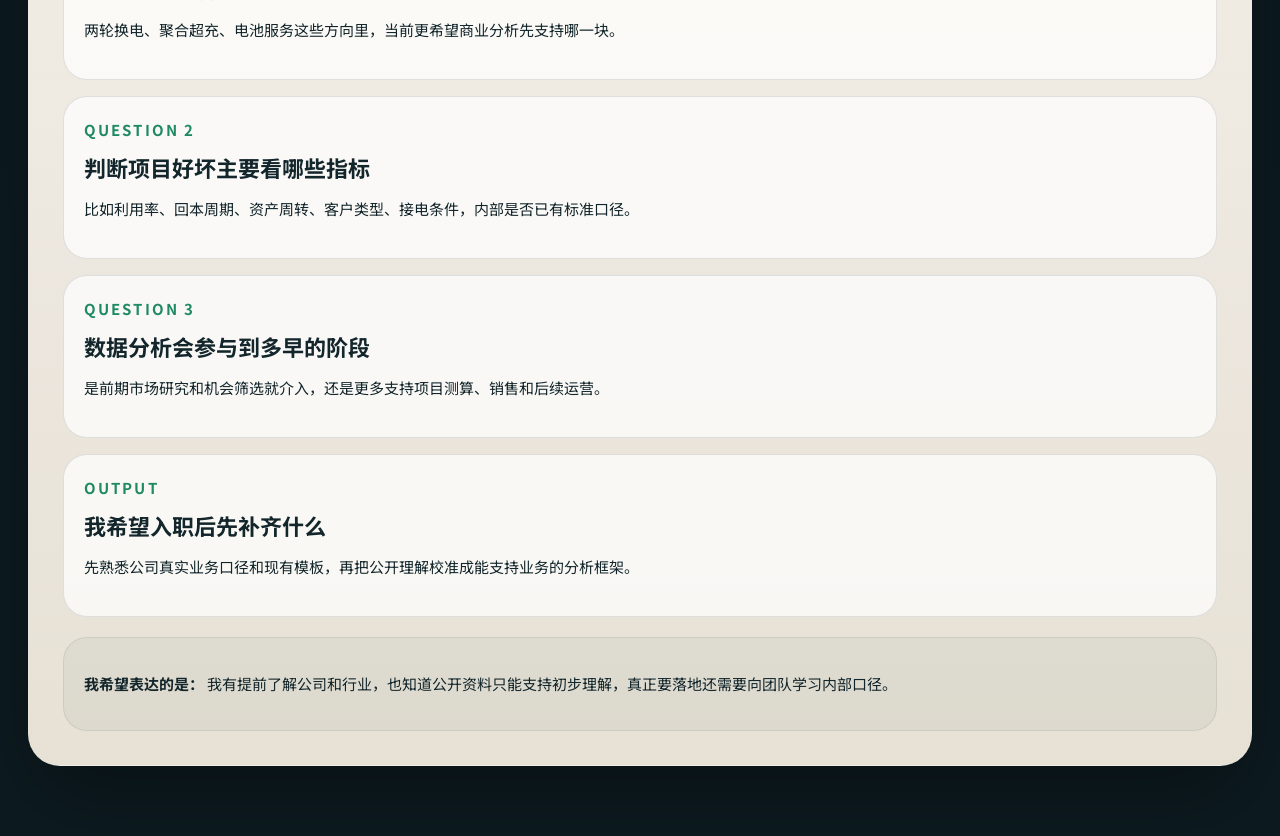
==== commit 683ae6f3: "Reframe showcase as interview preparation" ====
--- a/live-walkthrough.html
+++ b/live-walkthrough.html
@@ -3,7 +3,7 @@
   <head>
     <meta charset="UTF-8" />
     <meta name="viewport" content="width=device-width, initial-scale=1.0" />
-    <title>微网数电｜公开资料初步理解</title>
+    <title>微网数电｜面试前准备</title>
     <meta
       name="description"
       content="用于面试 screen-share 的微网数电公开信息准备页。"
@@ -21,17 +21,17 @@
       <aside class="side-rail">
         <div class="rail-inner">
           <p class="rail-kicker">Interview Prep</p>
-          <h1>微网数电｜公开资料<br />初步理解</h1>
+          <h1>微网数电｜面试前<br />我做的一点准备</h1>
           <p class="rail-summary">
-            这页是我面试前基于公开资料做的小准备：我怎么理解公司的公开业务、为什么会这样理解，以及如果继续深入，我会优先看哪些问题。
+            这页是我基于公开资料做的一点准备，主要围绕两个问题：我目前怎么理解微网数电，以及我怎么理解它所在的补能场景。
           </p>
 
           <nav class="rail-nav" aria-label="页面目录">
-            <a href="#hero">我的初步理解</a>
-            <a href="#company">业务轮廓</a>
-            <a href="#screening">主要场景</a>
-            <a href="#decision-case">公开依据</a>
-            <a href="#workflow">待验证问题</a>
+            <a href="#hero">准备总览</a>
+            <a href="#company">公司理解</a>
+            <a href="#screening">行业理解</a>
+            <a href="#decision-case">参考资料</a>
+            <a href="#workflow">想请教的问题</a>
           </nav>
 
           <div class="rail-badge">
@@ -45,15 +45,15 @@
         <section id="hero" class="hero-panel">
           <div class="hero-copy">
             <p class="eyebrow">2-Minute Walkthrough</p>
-            <h2>我目前对微网数电的<br />初步理解</h2>
+            <h2>面试前，我做的一点<br />公司和行业准备</h2>
             <p class="lead">
-              基于公开资料，我会先把微网数电初步理解为一家围绕绿色出行补能场景做解决方案的公司。这个理解还需要结合公司内部口径和真实业务数据继续校准。
+              这是一页面试前准备笔记：先看公司公开业务，再看补能行业的几个关键问题，最后整理出我还想继续请教和验证的地方。
             </p>
 
             <div class="hero-callout">
               <strong>我想表达的边界</strong>
               <p>
-                这不是公司内部结论，也不是完整行业报告，只是我基于公开资料形成的初步理解，用来说明我会怎么准备和继续追问题。
+                这不是公司内部结论，也不是完整行业报告。它更像我作为候选人提前做的一页准备，目的是让沟通更具体。
               </p>
             </div>
           </div>
@@ -61,23 +61,23 @@
           <div class="hero-metrics">
             <article class="metric-card metric-green">
               <span class="metric-value">2</span>
-              <span class="metric-label">公开业务主线</span>
+              <span class="metric-label">公司线索</span>
               <span class="metric-note">两轮换电 / 聚合超充</span>
             </article>
             <article class="metric-card metric-blue">
+              <span class="metric-value">1个</span>
+              <span class="metric-label">行业场景</span>
+              <span class="metric-note">新能源补能与电池服务</span>
+            </article>
+            <article class="metric-card metric-amber">
               <span class="metric-value">3类</span>
-              <span class="metric-label">公开来源</span>
-              <span class="metric-note">官网 / 财报 / 行业政策</span>
-            </article>
-            <article class="metric-card metric-amber">
-              <span class="metric-value">1个</span>
-              <span class="metric-label">初步理解</span>
-              <span class="metric-note">补能方案 + 电池服务能力</span>
+              <span class="metric-label">公开资料</span>
+              <span class="metric-note">官网 / 财报 / 政策与案例</span>
             </article>
             <article class="metric-card metric-coral">
               <span class="metric-value">3个</span>
-              <span class="metric-label">后续问题</span>
-              <span class="metric-note">还需要继续补数据</span>
+              <span class="metric-label">想请教的问题</span>
+              <span class="metric-note">业务、数据、落地约束</span>
             </article>
           </div>
         </section>
@@ -87,30 +87,30 @@
             <p class="section-index">01</p>
             <div>
               <p class="section-kicker">Company Position</p>
-              <h3>公开资料里呈现出的业务轮廓</h3>
+              <h3>我目前对公司公开业务的理解</h3>
             </div>
           </div>
 
           <div class="reference-grid">
             <article class="reference-card">
               <p class="card-tag">Positioning</p>
-              <h4>我先从补能场景理解</h4>
-              <p>公开资料让我暂时不把它简单理解为单一设备销售公司，而是先放在补能场景里看。</p>
+              <h4>先放在补能场景里理解</h4>
+              <p>公开资料里反复出现的是换电、超充、电池服务和站端能力，所以我会先从补能场景去理解公司。</p>
             </article>
             <article class="reference-card">
               <p class="card-tag">Commercial Form</p>
-              <h4>更像方案和项目交付</h4>
-              <p>官网展示的是方案、案例和场景，所以我会更关注项目落地和场景适配。</p>
+              <h4>更像方案型业务</h4>
+              <p>官网更多展示方案、案例和场景，所以我会更关注项目怎么落地、客户是谁、价值点在哪里。</p>
             </article>
             <article class="reference-card">
               <p class="card-tag">Governance</p>
               <h4>有生态协同属性</h4>
-              <p>比亚迪财报口径里它是联营企业，所以更像生态协同平台而非内部部门。</p>
+              <p>比亚迪财报口径里它是联营企业，这让我会关注它和产业生态之间的协同关系。</p>
             </article>
             <article class="reference-card">
               <p class="card-tag">Core Value</p>
-              <h4>我会继续验证“电池 + 场站 + 调度”</h4>
-              <p>后面我会看价值是否主要来自补能网络、电池服务和站端能源管理的组合。</p>
+              <h4>我会关注电池和场站效率</h4>
+              <p>如果继续深入，我会重点看电池周转、场站利用率、调度能力和回本周期这些经营变量。</p>
             </article>
           </div>
         </section>
@@ -119,39 +119,39 @@
           <div class="section-heading">
             <p class="section-index">02</p>
             <div>
-              <p class="section-kicker">Business Signals</p>
-              <h3>我看到的两条业务线索和背后能力</h3>
+              <p class="section-kicker">Industry Context</p>
+              <h3>我对补能行业的初步理解</h3>
             </div>
           </div>
 
           <div class="gate-grid">
             <article class="gate-card">
               <span class="gate-no">A</span>
-              <h4>两轮换电</h4>
-              <p>官网方案比较明确，场景也直观。我会重点验证柜点密度、用户频次和电池周转。</p>
+              <h4>补能不是只看设备数量</h4>
+              <p>真正会影响项目质量的，是站点利用率、可用率、接电条件、维护成本和用户体验。</p>
             </article>
             <article class="gate-card">
               <span class="gate-no">B</span>
-              <h4>聚合超充</h4>
-              <p>公开案例比较清楚。我会继续看站端功率、容量约束、利用率和单站经济性。</p>
+              <h4>站点经济性很关键</h4>
+              <p>超充和储充场景不能只看功率参数，还要看利用率、电价结构、储能协同和回本周期。</p>
             </article>
             <article class="gate-card">
               <span class="gate-no">C</span>
-              <h4>BaaS / 电池服务</h4>
-              <p>我会先把它作为支撑能力看待，再验证是否具备独立商业化空间。</p>
+              <h4>电池是资产问题</h4>
+              <p>电池服务不只是技术概念，还会影响寿命、残值、质保成本、资产周转和现金流。</p>
             </article>
             <article class="gate-card">
               <span class="gate-no">D</span>
-              <h4>光储充 / 调度</h4>
-              <p>我会先把它看成站端能源管理能力，再验证它对超充和补能场景的实际改善。</p>
+              <h4>落地约束会影响商业机会</h4>
+              <p>补能项目会受站址、接电、消防、合作方和地方政策影响，所以商业分析不能只看市场空间。</p>
             </article>
           </div>
 
           <div class="screening-footer">
-            <strong>我的暂时理解：</strong>
-            公开资料里更像是
-            <span class="inline-chip inline-chip-dark">前台两类业务，后台一套能力</span>
-            ，后续我会先按这个假设拆，再根据公司反馈和数据修正。
+            <strong>我对行业的理解：</strong>
+            补能行业越往后，越要看
+            <span class="inline-chip inline-chip-dark">利用率、资产效率、落地约束和回本逻辑</span>
+            ，这也是商业分析能发挥作用的地方。
           </div>
         </section>
 
@@ -160,15 +160,15 @@
             <p class="section-index">03</p>
             <div>
               <p class="section-kicker">Public Inputs</p>
-              <h3>我参考了哪些公开资料</h3>
+              <h3>我主要参考了哪些资料</h3>
             </div>
           </div>
 
           <div class="decision-grid">
             <article class="decision-card decision-card-primary">
               <p class="card-tag">How I Read It</p>
-              <h4>每类资料能回答的问题不一样</h4>
-              <p>官网更适合看公司怎么对外表达业务，财报更适合看生态关系，行业政策更适合看外部约束。</p>
+              <h4>不同资料解决不同问题</h4>
+              <p>官网看业务表达，财报看生态关系，行业政策和案例看外部环境和落地约束。</p>
             </article>
 
             <article class="decision-card">
@@ -176,7 +176,7 @@
               <ul>
                 <li>看官网、案例、财报和工商摘要</li>
                 <li>理解公司对外强调的方案和案例</li>
-                <li>形成对业务位置的待验证理解</li>
+                <li>形成对公司业务轮廓的初步理解</li>
               </ul>
             </article>
 
@@ -190,11 +190,11 @@
             </article>
 
             <article class="decision-card">
-              <h4>项目与商业变量</h4>
+              <h4>案例与商业变量</h4>
               <ul>
                 <li>基于公开案例提出客户、站点和收入逻辑的待验证假设</li>
                 <li>记录还缺哪些数据，比如利用率、回本、周转</li>
-                <li>为后续项目测算留出问题清单</li>
+                <li>为后续测算和请教问题留出清单</li>
               </ul>
             </article>
           </div>
@@ -204,38 +204,38 @@
           <div class="section-heading">
             <p class="section-index">04</p>
             <div>
-              <p class="section-kicker">Opportunity View</p>
-              <h3>如果继续深入，我会优先问这几个问题</h3>
+              <p class="section-kicker">Questions</p>
+              <h3>如果继续沟通，我想请教和验证的问题</h3>
             </div>
           </div>
 
           <div class="workflow-strip">
             <article class="workflow-step">
               <p class="card-tag">Question 1</p>
-              <h4>两轮换电能不能继续做深</h4>
-              <p>重点看柜点密度、电池周转、复购和合规成本，而不是只看有没有换电柜。</p>
+              <h4>公司现在更看重哪类场景</h4>
+              <p>两轮换电、聚合超充、电池服务这些方向里，当前更希望商业分析先支持哪一块。</p>
             </article>
             <article class="workflow-step">
               <p class="card-tag">Question 2</p>
-              <h4>聚合超充的单站模型能不能成立</h4>
-              <p>重点看接电条件、利用率、电价结构、储能协同和回本周期。</p>
+              <h4>判断项目好坏主要看哪些指标</h4>
+              <p>比如利用率、回本周期、资产周转、客户类型、接电条件，内部是否已有标准口径。</p>
             </article>
             <article class="workflow-step">
               <p class="card-tag">Question 3</p>
-              <h4>电池服务怎么支撑前台业务</h4>
-              <p>重点看租赁渗透、资产周转、寿命、残值和售后成本，避免只把 BaaS 当成概念。</p>
+              <h4>数据分析会参与到多早的阶段</h4>
+              <p>是前期市场研究和机会筛选就介入，还是更多支持项目测算、销售和后续运营。</p>
             </article>
             <article class="workflow-step">
               <p class="card-tag">Output</p>
-              <h4>最后形成下一步验证清单</h4>
-              <p>哪些问题值得继续算，哪些需要补数据，哪些暂时不放优先级，我会先列清楚。</p>
+              <h4>我希望入职后先补齐什么</h4>
+              <p>先熟悉公司真实业务口径和现有模板，再把公开理解校准成能支持业务的分析框架。</p>
             </article>
           </div>
 
           <div class="quote-box">
             <p>
               <strong>我希望表达的是：</strong>
-              这是一个基于公开信息的初步理解，重点是把假设和待验证问题先摆出来。
+              我有提前了解公司和行业，也知道公开资料只能支持初步理解，真正要落地还需要向团队学习内部口径。
             </p>
           </div>
         </section>
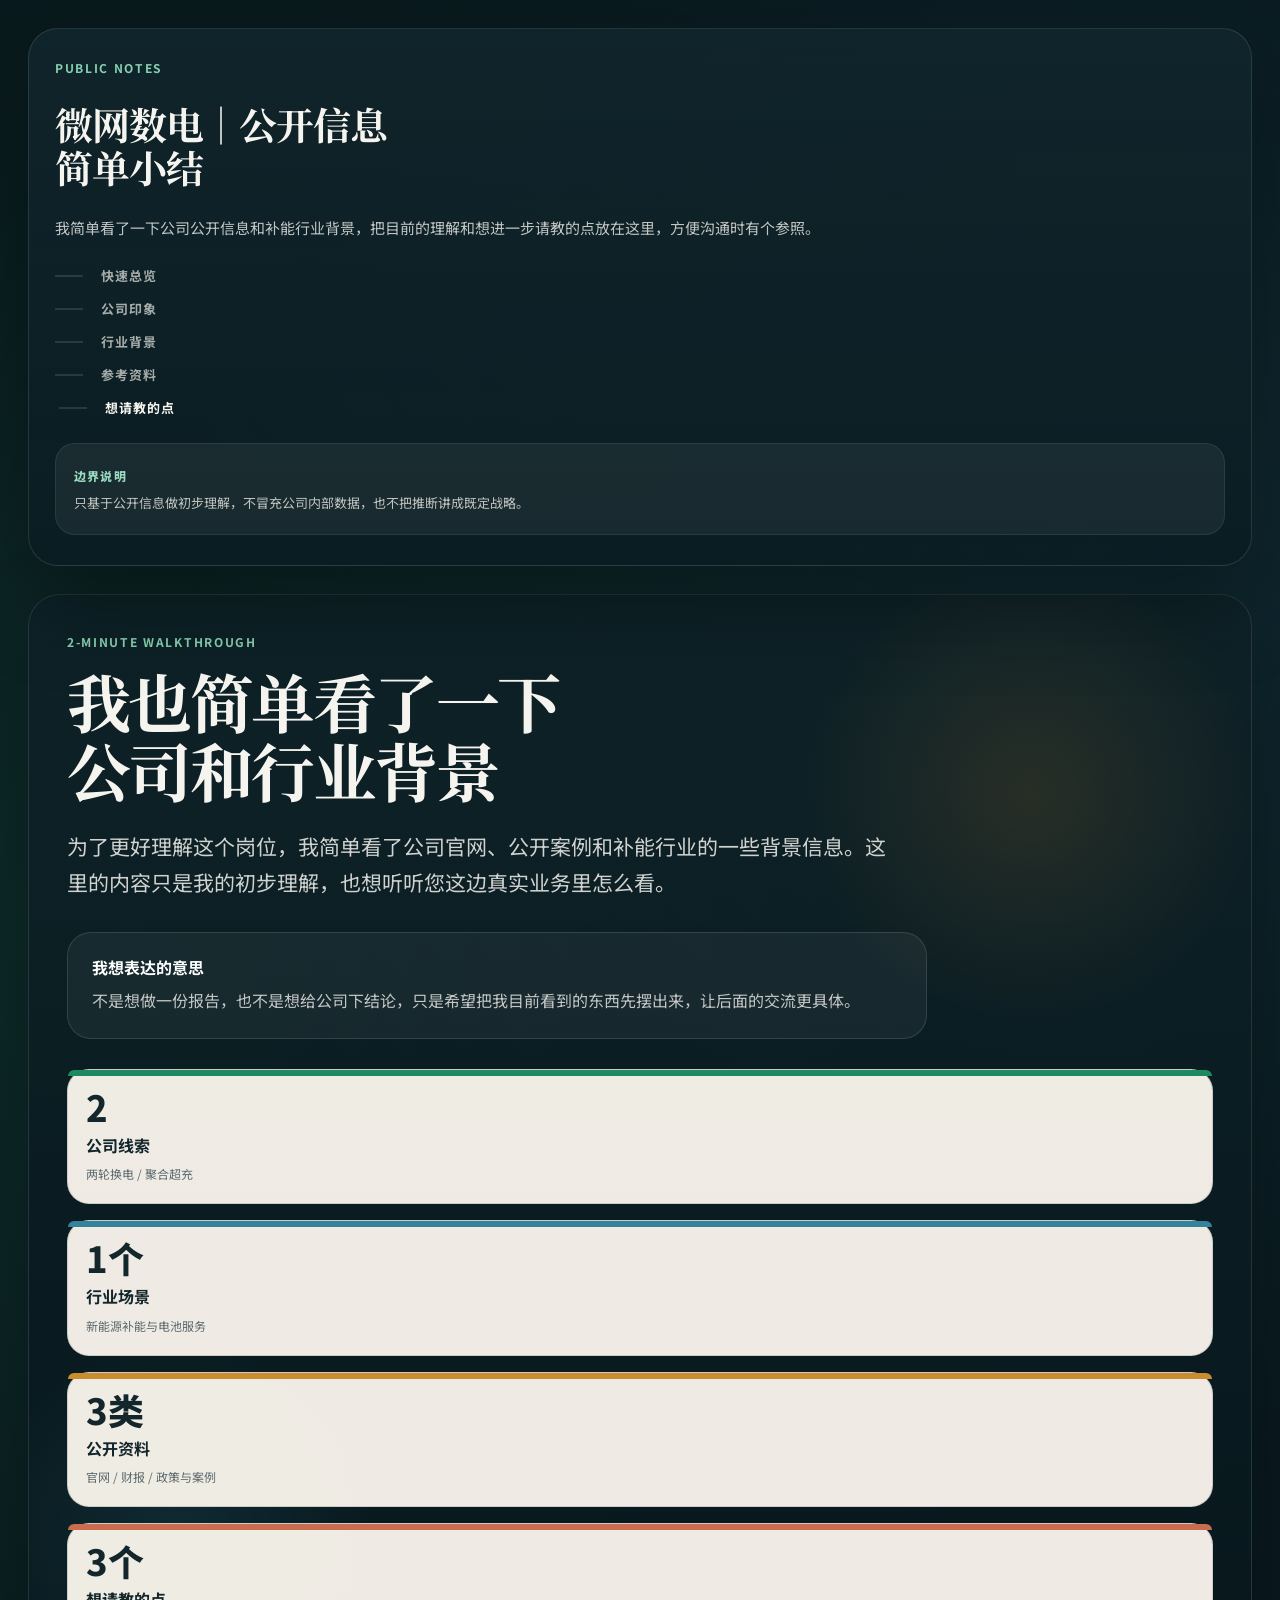
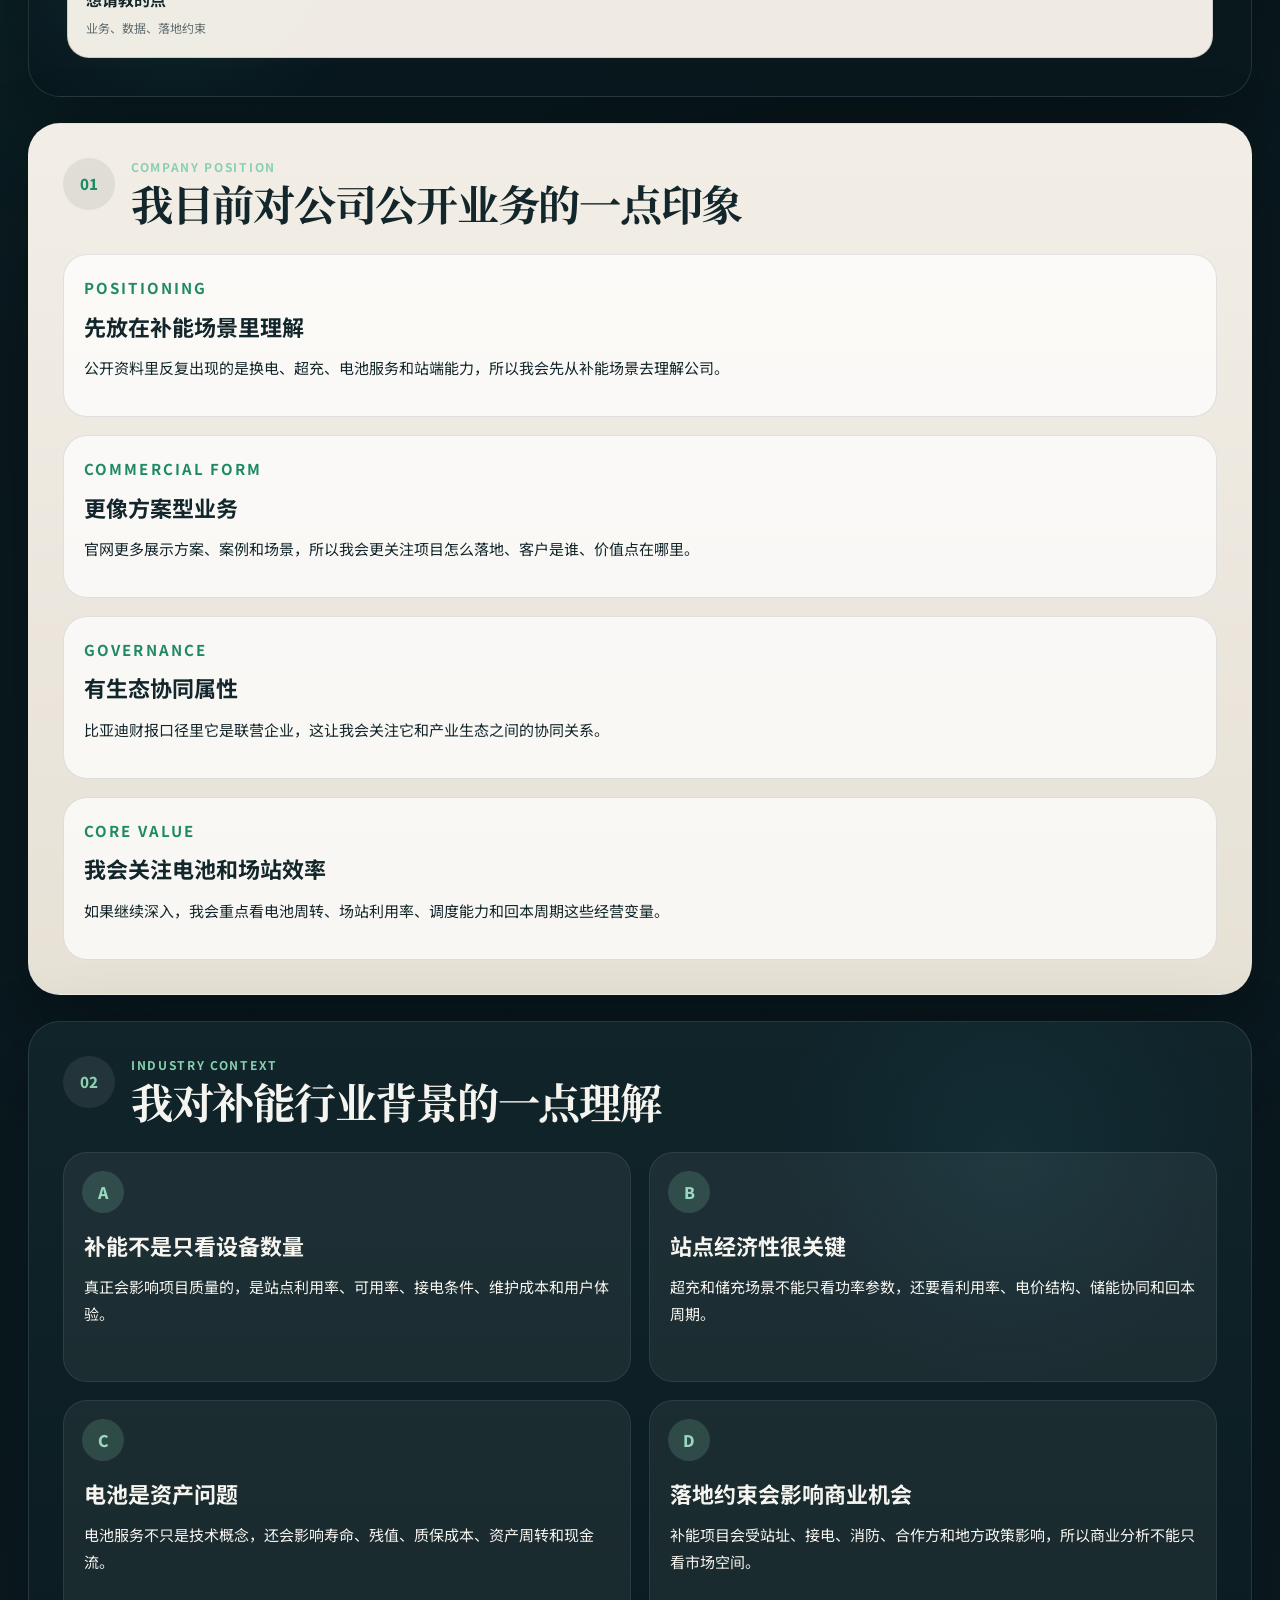
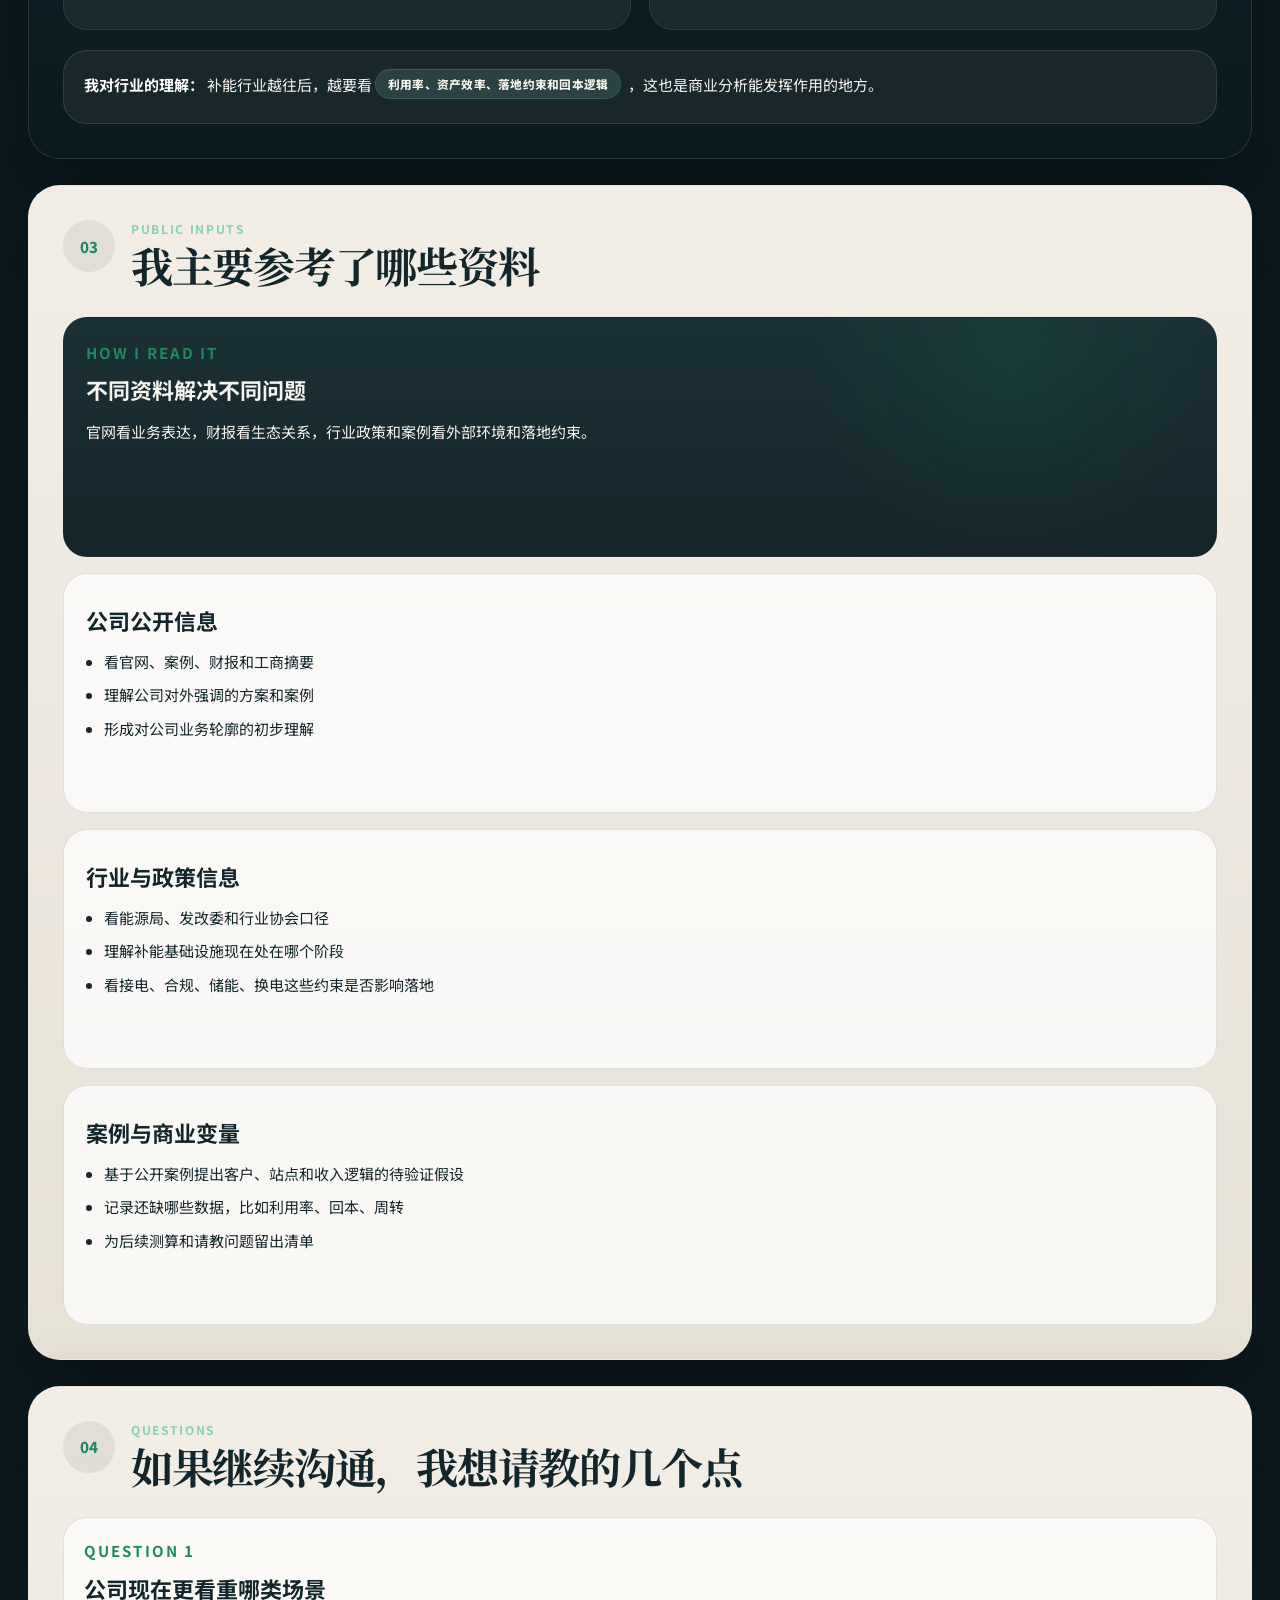
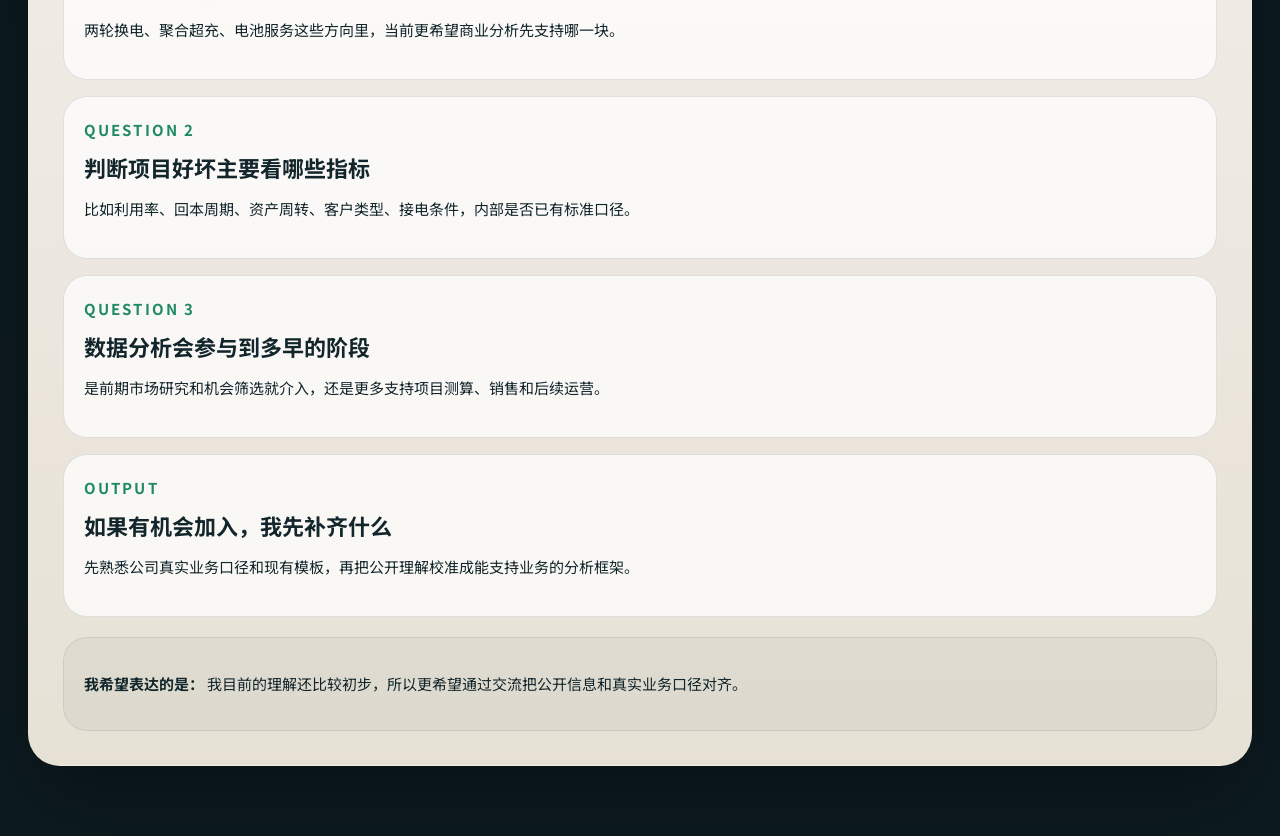
==== commit 7715dd5d: "Make live showcase conversational" ====
--- a/live-walkthrough.html
+++ b/live-walkthrough.html
@@ -3,10 +3,10 @@
   <head>
     <meta charset="UTF-8" />
     <meta name="viewport" content="width=device-width, initial-scale=1.0" />
-    <title>微网数电｜面试前准备</title>
+    <title>微网数电｜公开信息小结</title>
     <meta
       name="description"
-      content="用于面试 screen-share 的微网数电公开信息准备页。"
+      content="用于面试交流的微网数电公开信息小结。"
     />
     <link rel="preconnect" href="https://fonts.googleapis.com" />
     <link rel="preconnect" href="https://fonts.gstatic.com" crossorigin />
@@ -20,18 +20,18 @@
     <div class="page-shell">
       <aside class="side-rail">
         <div class="rail-inner">
-          <p class="rail-kicker">Interview Prep</p>
-          <h1>微网数电｜面试前<br />我做的一点准备</h1>
+          <p class="rail-kicker">Public Notes</p>
+          <h1>微网数电｜公开信息<br />简单小结</h1>
           <p class="rail-summary">
-            这页是我基于公开资料做的一点准备，主要围绕两个问题：我目前怎么理解微网数电，以及我怎么理解它所在的补能场景。
+            我简单看了一下公司公开信息和补能行业背景，把目前的理解和想进一步请教的点放在这里，方便沟通时有个参照。
           </p>
 
           <nav class="rail-nav" aria-label="页面目录">
-            <a href="#hero">准备总览</a>
-            <a href="#company">公司理解</a>
-            <a href="#screening">行业理解</a>
+            <a href="#hero">快速总览</a>
+            <a href="#company">公司印象</a>
+            <a href="#screening">行业背景</a>
             <a href="#decision-case">参考资料</a>
-            <a href="#workflow">想请教的问题</a>
+            <a href="#workflow">想请教的点</a>
           </nav>
 
           <div class="rail-badge">
@@ -45,15 +45,15 @@
         <section id="hero" class="hero-panel">
           <div class="hero-copy">
             <p class="eyebrow">2-Minute Walkthrough</p>
-            <h2>面试前，我做的一点<br />公司和行业准备</h2>
+            <h2>我也简单看了一下<br />公司和行业背景</h2>
             <p class="lead">
-              这是一页面试前准备笔记：先看公司公开业务，再看补能行业的几个关键问题，最后整理出我还想继续请教和验证的地方。
+              为了更好理解这个岗位，我简单看了公司官网、公开案例和补能行业的一些背景信息。这里的内容只是我的初步理解，也想听听您这边真实业务里怎么看。
             </p>
 
             <div class="hero-callout">
-              <strong>我想表达的边界</strong>
+              <strong>我想表达的意思</strong>
               <p>
-                这不是公司内部结论，也不是完整行业报告。它更像我作为候选人提前做的一页准备，目的是让沟通更具体。
+                不是想做一份报告，也不是想给公司下结论，只是希望把我目前看到的东西先摆出来，让后面的交流更具体。
               </p>
             </div>
           </div>
@@ -76,7 +76,7 @@
             </article>
             <article class="metric-card metric-coral">
               <span class="metric-value">3个</span>
-              <span class="metric-label">想请教的问题</span>
+              <span class="metric-label">想请教的点</span>
               <span class="metric-note">业务、数据、落地约束</span>
             </article>
           </div>
@@ -87,7 +87,7 @@
             <p class="section-index">01</p>
             <div>
               <p class="section-kicker">Company Position</p>
-              <h3>我目前对公司公开业务的理解</h3>
+              <h3>我目前对公司公开业务的一点印象</h3>
             </div>
           </div>
 
@@ -120,7 +120,7 @@
             <p class="section-index">02</p>
             <div>
               <p class="section-kicker">Industry Context</p>
-              <h3>我对补能行业的初步理解</h3>
+              <h3>我对补能行业背景的一点理解</h3>
             </div>
           </div>
 
@@ -205,7 +205,7 @@
             <p class="section-index">04</p>
             <div>
               <p class="section-kicker">Questions</p>
-              <h3>如果继续沟通，我想请教和验证的问题</h3>
+              <h3>如果继续沟通，我想请教的几个点</h3>
             </div>
           </div>
 
@@ -227,7 +227,7 @@
             </article>
             <article class="workflow-step">
               <p class="card-tag">Output</p>
-              <h4>我希望入职后先补齐什么</h4>
+              <h4>如果有机会加入，我先补齐什么</h4>
               <p>先熟悉公司真实业务口径和现有模板，再把公开理解校准成能支持业务的分析框架。</p>
             </article>
           </div>
@@ -235,7 +235,7 @@
           <div class="quote-box">
             <p>
               <strong>我希望表达的是：</strong>
-              我有提前了解公司和行业，也知道公开资料只能支持初步理解，真正要落地还需要向团队学习内部口径。
+              我目前的理解还比较初步，所以更希望通过交流把公开信息和真实业务口径对齐。
             </p>
           </div>
         </section>
